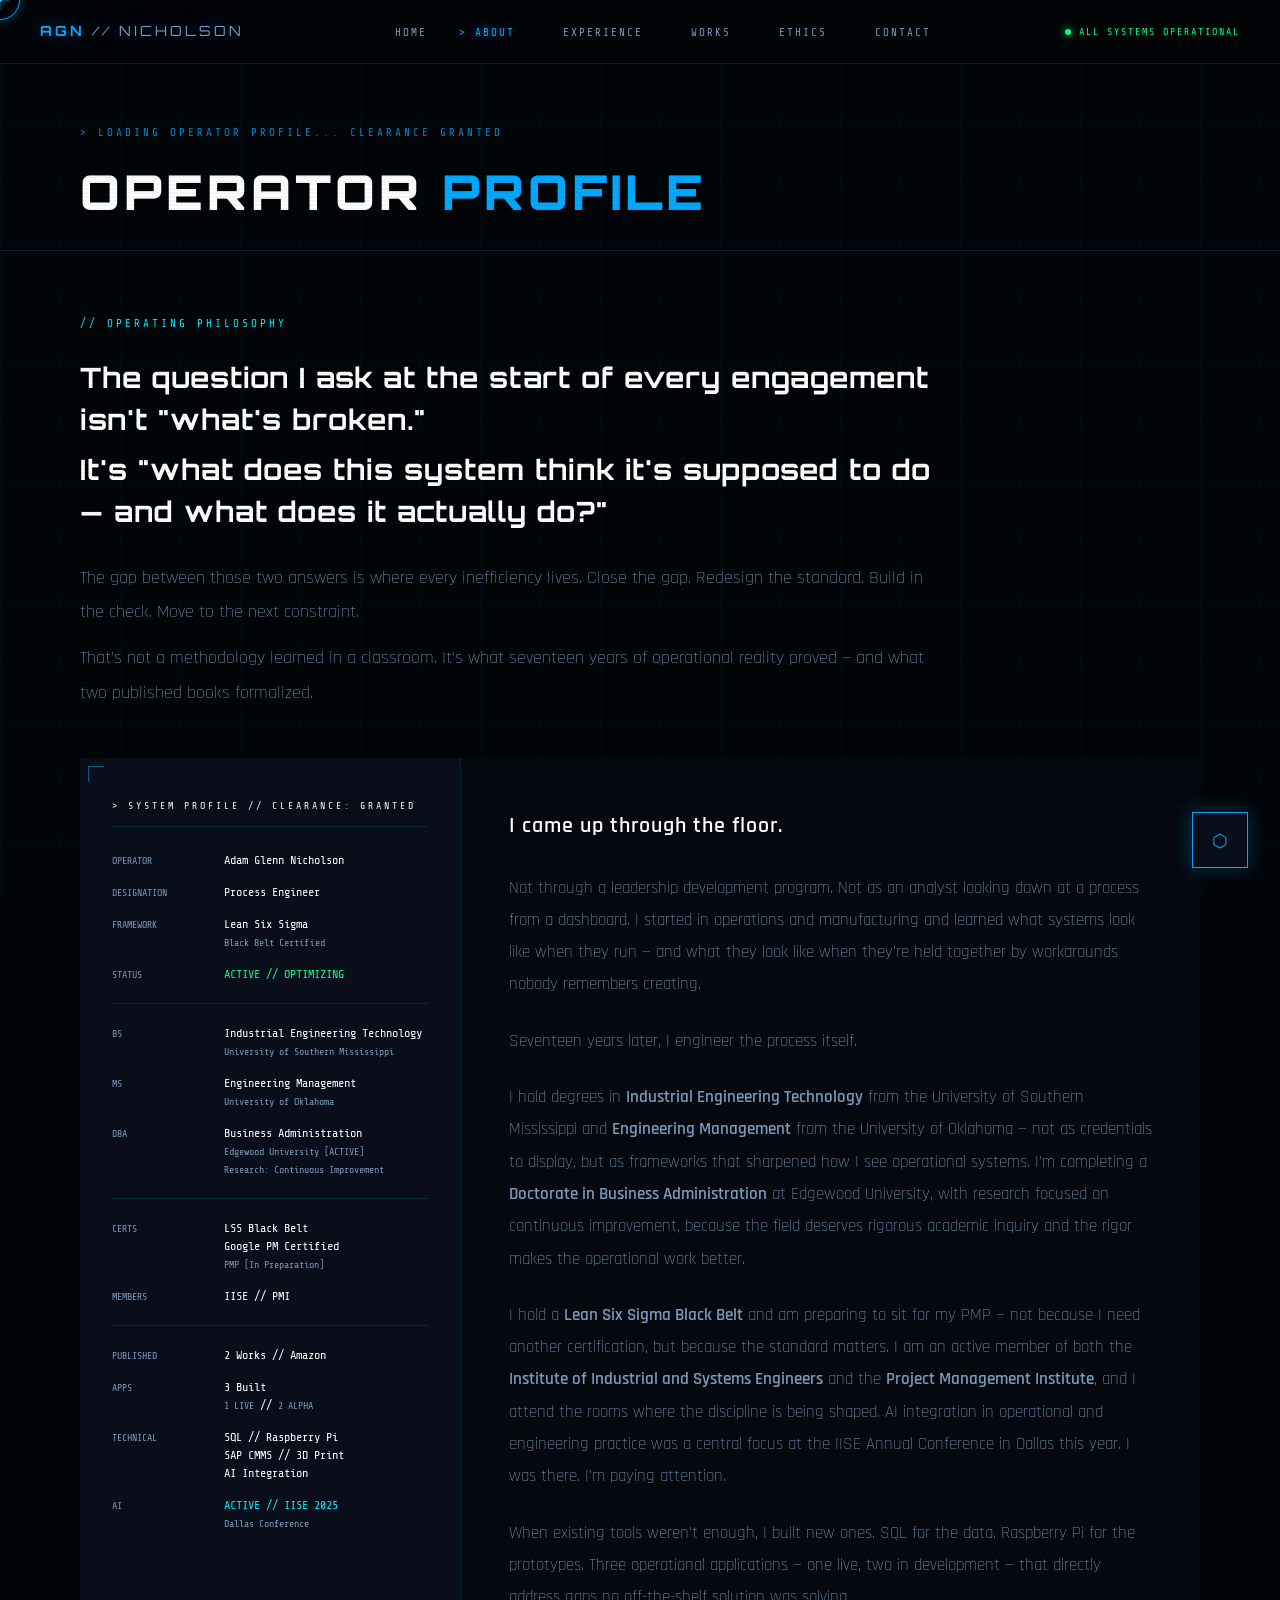
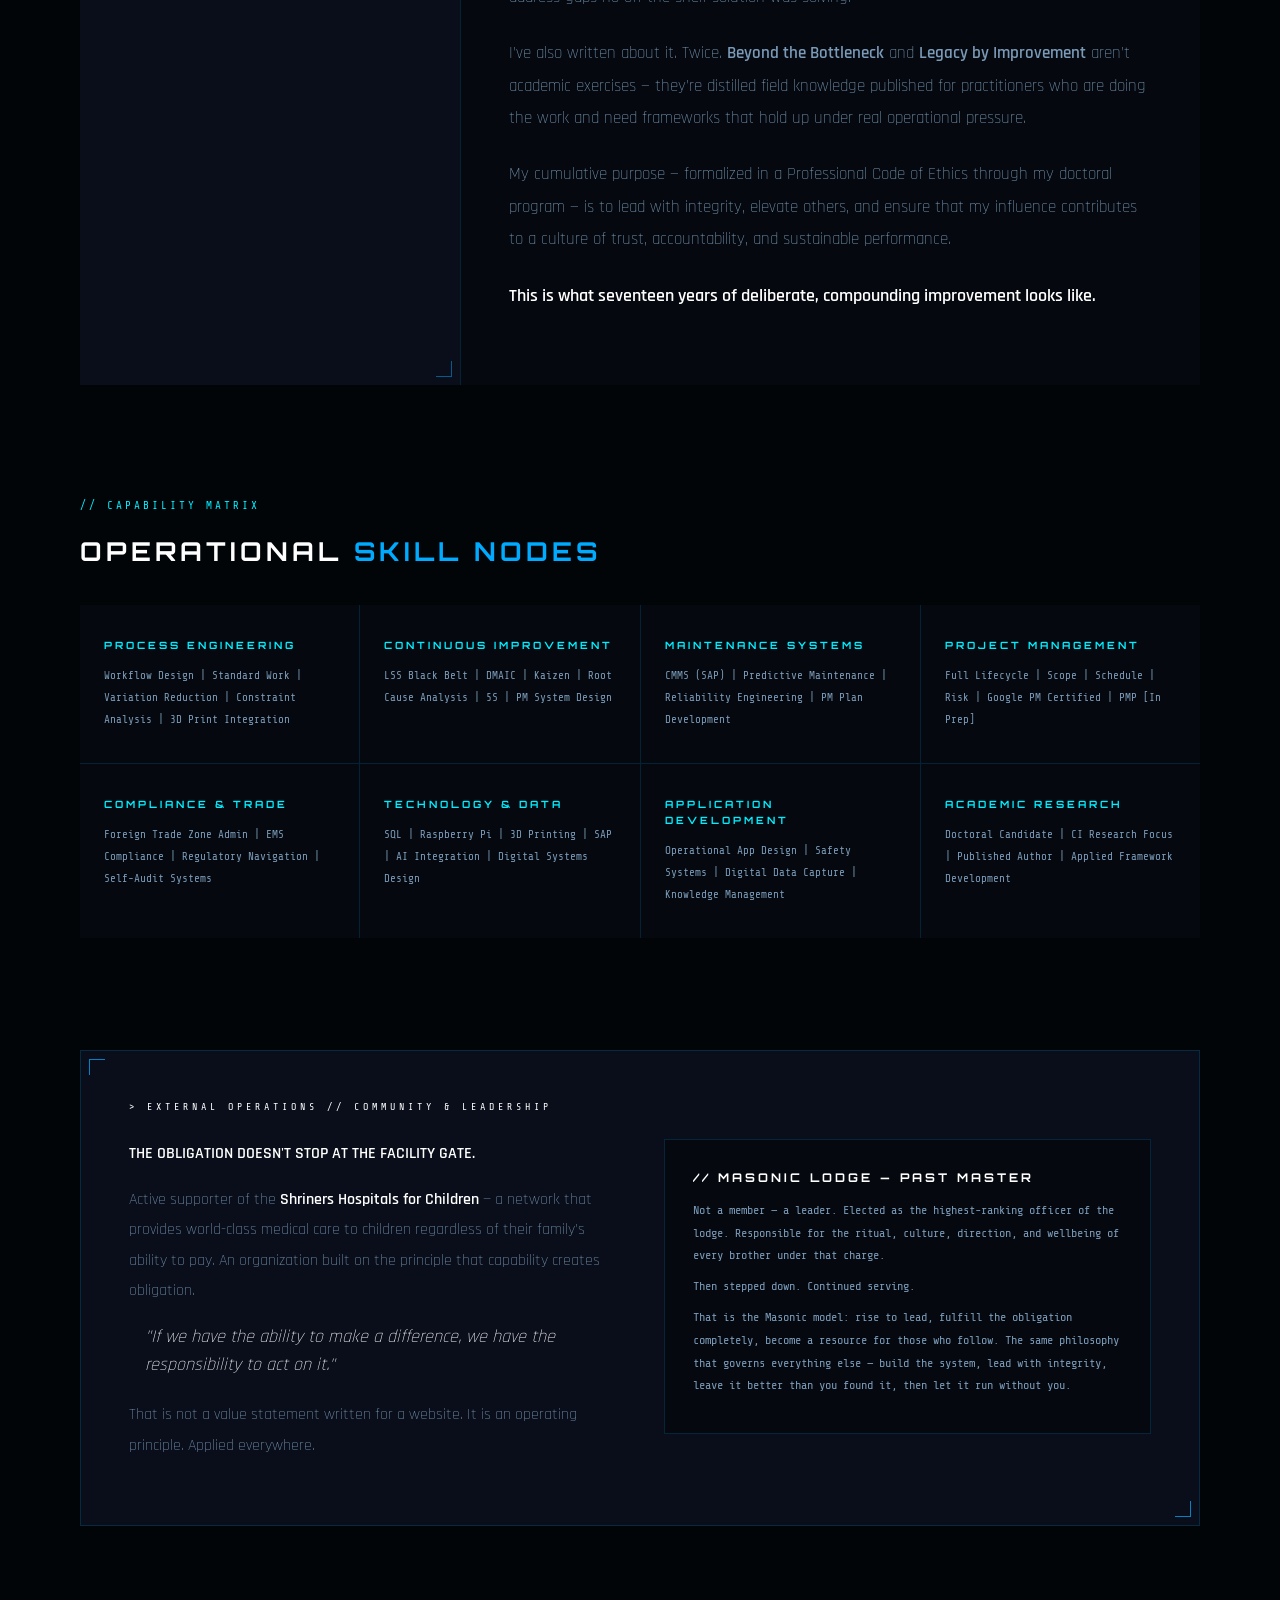
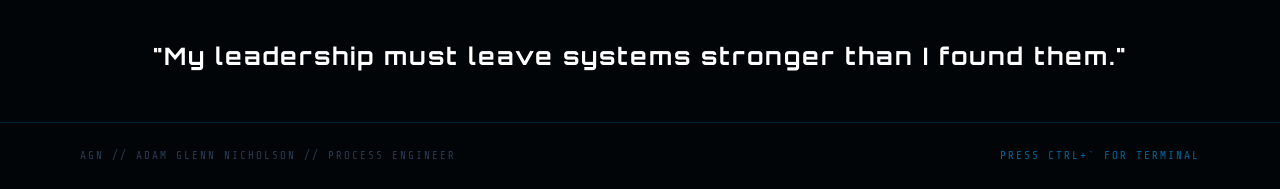
==== about.html @ 425996b2 "Initial build - AGN Portfolio v1" ====
<!DOCTYPE html>
<html lang="en">
<head>
  <meta charset="UTF-8" />
  <meta name="viewport" content="width=device-width, initial-scale=1.0" />
  <title>AGN // About — Adam Glenn Nicholson</title>
  <link rel="stylesheet" href="css/style.css" />
  <style>
    /* ---- ABOUT PAGE SPECIFIC ---- */
    .about-grid {
      display: grid;
      grid-template-columns: 380px 1fr;
      gap: 1px;
      background: var(--border);
      margin: 48px 0;
    }

    /* LEFT — IDENTITY PANEL */
    .identity-panel {
      background: var(--panel);
      padding: 40px 32px;
      position: relative;
    }

    .identity-panel-header {
      font-family: var(--font-mono);
      font-size: 10px;
      color: var(--amber);
      letter-spacing: 3px;
      margin-bottom: 24px;
      padding-bottom: 12px;
      border-bottom: 1px solid var(--border);
    }

    .identity-row {
      display: flex;
      gap: 12px;
      margin-bottom: 14px;
      font-family: var(--font-mono);
      font-size: 12px;
      line-height: 1.5;
    }

    .identity-key {
      color: var(--grey);
      min-width: 100px;
      flex-shrink: 0;
      font-size: 10px;
      padding-top: 2px;
    }

    .identity-val {
      color: var(--white);
    }

    .identity-val.amber { color: var(--amber); }
    .identity-val.green { color: var(--green); }
    .identity-val.cyan  { color: var(--cyan);  }

    .identity-sub {
      color: var(--grey);
      font-size: 10px;
      margin-top: 2px;
    }

    .identity-divider {
      height: 1px;
      background: var(--border);
      margin: 20px 0;
    }

    /* RIGHT — BIO PANEL */
    .bio-panel {
      background: var(--dark-2);
      padding: 48px 48px;
    }

    .bio-panel p {
      font-family: var(--font-body);
      font-size: 17px;
      color: var(--grey);
      line-height: 1.9;
      font-weight: 300;
      margin-bottom: 24px;
    }

    .bio-panel p:first-child {
      font-size: 22px;
      color: var(--white);
      font-weight: 600;
      letter-spacing: 1px;
    }

    .bio-panel p strong,
    .bio-panel p em {
      color: var(--amber);
      font-style: normal;
      font-weight: 600;
    }

    /* SKILL NODES */
    .skills-section {
      padding: 64px 0;
    }

    .skill-hex-grid {
      display: grid;
      grid-template-columns: repeat(4, 1fr);
      gap: 1px;
      background: var(--border);
      margin-top: 32px;
    }

    .skill-node {
      background: var(--dark-2);
      padding: 32px 24px;
      position: relative;
      overflow: hidden;
      transition: background 0.3s;
      cursor: default;
    }

    .skill-node::after {
      content: '';
      position: absolute;
      bottom: 0; left: 0;
      width: 0; height: 2px;
      background: var(--cyan);
      transition: width 0.4s ease;
    }

    .skill-node:hover {
      background: var(--panel);
    }

    .skill-node:hover::after {
      width: 100%;
    }

    .skill-node-label {
      font-family: var(--font-display);
      font-size: 10px;
      font-weight: 700;
      color: var(--cyan);
      letter-spacing: 3px;
      text-transform: uppercase;
      margin-bottom: 12px;
    }

    .skill-node p {
      font-family: var(--font-mono);
      font-size: 11px;
      color: var(--grey);
      line-height: 2;
    }

    /* COMMUNITY SECTION */
    .community-section {
      border: 1px solid var(--border);
      background: var(--panel);
      padding: 48px;
      position: relative;
      margin: 48px 0;
    }

    .community-section::before {
      content: '';
      position: absolute;
      top: 0; left: 0;
      width: 100%; height: 3px;
      background: linear-gradient(90deg, transparent, var(--amber), transparent);
    }

    .community-header {
      font-family: var(--font-mono);
      font-size: 10px;
      color: var(--amber);
      letter-spacing: 4px;
      margin-bottom: 24px;
    }

    .community-body {
      display: grid;
      grid-template-columns: 1fr 1fr;
      gap: 48px;
      align-items: start;
    }

    .community-body p {
      font-family: var(--font-body);
      font-size: 16px;
      color: var(--grey);
      line-height: 1.9;
      font-weight: 300;
      margin-bottom: 16px;
    }

    .community-body p strong {
      color: var(--white);
      font-weight: 600;
    }

    .community-body em {
      display: block;
      font-family: var(--font-body);
      font-size: 18px;
      color: var(--amber);
      font-style: italic;
      font-weight: 300;
      line-height: 1.6;
      margin-top: 16px;
      padding-left: 16px;
      border-left: 2px solid var(--amber);
    }

    .community-masonic {
      background: var(--dark-2);
      border: 1px solid var(--border);
      padding: 28px;
    }

    .community-masonic-title {
      font-family: var(--font-display);
      font-size: 12px;
      font-weight: 700;
      color: var(--amber);
      letter-spacing: 3px;
      margin-bottom: 12px;
    }

    .community-masonic p {
      font-family: var(--font-mono);
      font-size: 12px;
      color: var(--grey);
      line-height: 1.9;
      margin-bottom: 8px;
    }

    /* CLOSING LINE */
    .about-closing {
      text-align: center;
      padding: 64px 0 48px;
    }

    .about-closing p {
      font-family: var(--font-display);
      font-size: clamp(16px, 2.5vw, 24px);
      font-weight: 700;
      color: var(--white);
      letter-spacing: 2px;
      line-height: 1.5;
    }

    .about-closing p span {
      color: var(--amber);
    }

    @media (max-width: 1024px) {
      .about-grid { grid-template-columns: 1fr; }
      .skill-hex-grid { grid-template-columns: repeat(2, 1fr); }
      .community-body { grid-template-columns: 1fr; gap: 24px; }
    }

    @media (max-width: 768px) {
      .skill-hex-grid { grid-template-columns: 1fr; }
      .bio-panel { padding: 32px 24px; }
    }
  </style>
</head>
<body>

  <!-- CURSOR -->
  <div class="cursor">
    <div class="cursor-dot"></div>
    <div class="cursor-cross-h"></div>
    <div class="cursor-cross-v"></div>
  </div>
  <div class="cursor-ring"></div>

  <!-- SCAN LINE -->
  <div class="scan-line"></div>

  <!-- NAVIGATION -->
  <nav>
    <div class="nav-logo">AGN <span>// NICHOLSON</span></div>
    <ul class="nav-links">
      <li><a href="index.html">Home</a></li>
      <li><a href="about.html" class="active">About</a></li>
      <li><a href="experience.html">Experience</a></li>
      <li><a href="works.html">Works</a></li>
      <li><a href="ethics.html">Ethics</a></li>
      <li><a href="contact.html">Contact</a></li>
    </ul>
    <div class="nav-status">ALL SYSTEMS OPERATIONAL</div>
  </nav>

  <main class="page-wrapper">

    <!-- PAGE HEADER -->
    <div class="page-header">
      <div class="page-header-label">> LOADING OPERATOR PROFILE... CLEARANCE GRANTED</div>
      <h1>OPERATOR <span>PROFILE</span></h1>
    </div>

    <div class="container">

      <!-- OPENING PHILOSOPHY -->
      <div style="padding: 64px 0 0;">
        <div class="section-label reveal">// OPERATING PHILOSOPHY</div>
        <div style="max-width: 860px; margin-top: 24px;" class="reveal">
          <p style="font-family: var(--font-display); font-size: clamp(18px, 2.5vw, 28px); font-weight: 700; color: var(--white); line-height: 1.5; letter-spacing: 1px;">
            The question I ask at the start of every engagement isn't <span style="color:var(--amber)">"what's broken."</span>
          </p>
          <p style="font-family: var(--font-display); font-size: clamp(18px, 2.5vw, 28px); font-weight: 700; color: var(--white); line-height: 1.5; letter-spacing: 1px; margin-top: 8px;">
            It's <span style="color:var(--amber)">"what does this system think it's supposed to do — and what does it actually do?"</span>
          </p>
          <p style="font-family: var(--font-body); font-size: 18px; color: var(--grey); line-height: 1.9; font-weight: 300; margin-top: 28px;">
            The gap between those two answers is where every inefficiency lives. Close the gap. Redesign the standard. Build in the check. Move to the next constraint.
          </p>
          <p style="font-family: var(--font-body); font-size: 18px; color: var(--grey); line-height: 1.9; font-weight: 300; margin-top: 12px;">
            That's not a methodology learned in a classroom. It's what seventeen years of operational reality proved — and what two published books formalized.
          </p>
        </div>
      </div>

      <!-- IDENTITY + BIO GRID -->
      <div class="about-grid reveal">

        <!-- LEFT: IDENTITY PANEL -->
        <div class="identity-panel">
          <div class="bracket-tl"></div>
          <div class="bracket-br"></div>
          <div class="identity-panel-header">> SYSTEM PROFILE // CLEARANCE: GRANTED</div>

          <div class="identity-row">
            <div class="identity-key">OPERATOR</div>
            <div class="identity-val amber">Adam Glenn Nicholson</div>
          </div>

          <div class="identity-row">
            <div class="identity-key">DESIGNATION</div>
            <div class="identity-val">Process Engineer</div>
          </div>

          <div class="identity-row">
            <div class="identity-key">FRAMEWORK</div>
            <div class="identity-val">Lean Six Sigma<br><span class="identity-sub">Black Belt Certified</span></div>
          </div>

          <div class="identity-row">
            <div class="identity-key">STATUS</div>
            <div class="identity-val green">ACTIVE // OPTIMIZING</div>
          </div>

          <div class="identity-divider"></div>

          <div class="identity-row">
            <div class="identity-key">BS</div>
            <div class="identity-val">Industrial Engineering Technology<br><span class="identity-sub">University of Southern Mississippi</span></div>
          </div>

          <div class="identity-row">
            <div class="identity-key">MS</div>
            <div class="identity-val">Engineering Management<br><span class="identity-sub">University of Oklahoma</span></div>
          </div>

          <div class="identity-row">
            <div class="identity-key">DBA</div>
            <div class="identity-val amber">Business Administration<br><span class="identity-sub">Edgewood University [ACTIVE]</span><br><span class="identity-sub">Research: Continuous Improvement</span></div>
          </div>

          <div class="identity-divider"></div>

          <div class="identity-row">
            <div class="identity-key">CERTS</div>
            <div class="identity-val">LSS Black Belt<br>Google PM Certified<br><span class="identity-sub amber">PMP [In Preparation]</span></div>
          </div>

          <div class="identity-row">
            <div class="identity-key">MEMBERS</div>
            <div class="identity-val">IISE // PMI</div>
          </div>

          <div class="identity-divider"></div>

          <div class="identity-row">
            <div class="identity-key">PUBLISHED</div>
            <div class="identity-val amber">2 Works // Amazon</div>
          </div>

          <div class="identity-row">
            <div class="identity-key">APPS</div>
            <div class="identity-val">3 Built<br><span class="identity-sub green">1 LIVE</span> // <span class="identity-sub amber">2 ALPHA</span></div>
          </div>

          <div class="identity-row">
            <div class="identity-key">TECHNICAL</div>
            <div class="identity-val">SQL // Raspberry Pi<br>SAP CMMS // 3D Print<br>AI Integration</div>
          </div>

          <div class="identity-row">
            <div class="identity-key">AI</div>
            <div class="identity-val cyan">ACTIVE // IISE 2025<br><span class="identity-sub">Dallas Conference</span></div>
          </div>
        </div>

        <!-- RIGHT: BIO -->
        <div class="bio-panel">
          <p>I came up through the floor.</p>
          <p>Not through a leadership development program. Not as an analyst looking down at a process from a dashboard. I started in operations and manufacturing and learned what systems look like when they run — and what they look like when they're held together by workarounds nobody remembers creating.</p>
          <p>Seventeen years later, I engineer the process itself.</p>
          <p>I hold degrees in <em>Industrial Engineering Technology</em> from the University of Southern Mississippi and <em>Engineering Management</em> from the University of Oklahoma — not as credentials to display, but as frameworks that sharpened how I see operational systems. I'm completing a <em>Doctorate in Business Administration</em> at Edgewood University, with research focused on continuous improvement, because the field deserves rigorous academic inquiry and the rigor makes the operational work better.</p>
          <p>I hold a <em>Lean Six Sigma Black Belt</em> and am preparing to sit for my PMP — not because I need another certification, but because the standard matters. I am an active member of both the <em>Institute of Industrial and Systems Engineers</em> and the <em>Project Management Institute</em>, and I attend the rooms where the discipline is being shaped. AI integration in operational and engineering practice was a central focus at the IISE Annual Conference in Dallas this year. I was there. I'm paying attention.</p>
          <p>When existing tools weren't enough, I built new ones. SQL for the data. Raspberry Pi for the prototypes. Three operational applications — one live, two in development — that directly address gaps no off-the-shelf solution was solving.</p>
          <p>I've also written about it. Twice. <em>Beyond the Bottleneck</em> and <em>Legacy by Improvement</em> aren't academic exercises — they're distilled field knowledge published for practitioners who are doing the work and need frameworks that hold up under real operational pressure.</p>
          <p>My cumulative purpose — formalized in a Professional Code of Ethics through my doctoral program — is to lead with integrity, elevate others, and ensure that my influence contributes to a culture of trust, accountability, and sustainable performance.</p>
          <p style="color: var(--white); font-size: 18px; font-weight: 600;">This is what seventeen years of deliberate, compounding improvement looks like.</p>
        </div>

      </div><!-- end about-grid -->

      <!-- SKILL NODES -->
      <div class="skills-section">
        <div class="section-label reveal">// CAPABILITY MATRIX</div>
        <div class="section-title reveal">OPERATIONAL <span>SKILL NODES</span></div>
        <div class="skill-hex-grid">
          <div class="skill-node reveal">
            <div class="skill-node-label">Process Engineering</div>
            <p>Workflow Design | Standard Work | Variation Reduction | Constraint Analysis | 3D Print Integration</p>
          </div>
          <div class="skill-node reveal">
            <div class="skill-node-label">Continuous Improvement</div>
            <p>LSS Black Belt | DMAIC | Kaizen | Root Cause Analysis | 5S | PM System Design</p>
          </div>
          <div class="skill-node reveal">
            <div class="skill-node-label">Maintenance Systems</div>
            <p>CMMS (SAP) | Predictive Maintenance | Reliability Engineering | PM Plan Development</p>
          </div>
          <div class="skill-node reveal">
            <div class="skill-node-label">Project Management</div>
            <p>Full Lifecycle | Scope | Schedule | Risk | Google PM Certified | PMP [In Prep]</p>
          </div>
          <div class="skill-node reveal">
            <div class="skill-node-label">Compliance & Trade</div>
            <p>Foreign Trade Zone Admin | EMS Compliance | Regulatory Navigation | Self-Audit Systems</p>
          </div>
          <div class="skill-node reveal">
            <div class="skill-node-label">Technology & Data</div>
            <p>SQL | Raspberry Pi | 3D Printing | SAP | AI Integration | Digital Systems Design</p>
          </div>
          <div class="skill-node reveal">
            <div class="skill-node-label">Application Development</div>
            <p>Operational App Design | Safety Systems | Digital Data Capture | Knowledge Management</p>
          </div>
          <div class="skill-node reveal">
            <div class="skill-node-label">Academic Research</div>
            <p>Doctoral Candidate | CI Research Focus | Published Author | Applied Framework Development</p>
          </div>
        </div>
      </div>

      <!-- COMMUNITY SECTION -->
      <div class="community-section reveal">
        <div class="bracket-tl"></div>
        <div class="bracket-br"></div>
        <div class="community-header">> EXTERNAL OPERATIONS // COMMUNITY & LEADERSHIP</div>
        <div class="community-body">
          <div>
            <p><strong>THE OBLIGATION DOESN'T STOP AT THE FACILITY GATE.</strong></p>
            <p>Active supporter of the <strong>Shriners Hospitals for Children</strong> — a network that provides world-class medical care to children regardless of their family's ability to pay. An organization built on the principle that capability creates obligation.</p>
            <em>"If we have the ability to make a difference, we have the responsibility to act on it."</em>
            <p style="margin-top: 20px;">That is not a value statement written for a website. It is an operating principle. Applied everywhere.</p>
          </div>
          <div class="community-masonic">
            <div class="bracket-tl"></div>
            <div class="bracket-br"></div>
            <div class="community-masonic-title">// MASONIC LODGE — PAST MASTER</div>
            <p>Not a member — a leader. Elected as the highest-ranking officer of the lodge. Responsible for the ritual, culture, direction, and wellbeing of every brother under that charge.</p>
            <p>Then stepped down. Continued serving.</p>
            <p>That is the Masonic model: rise to lead, fulfill the obligation completely, become a resource for those who follow. The same philosophy that governs everything else — build the system, lead with integrity, leave it better than you found it, then let it run without you.</p>
          </div>
        </div>
      </div>

      <!-- CLOSING LINE -->
      <div class="about-closing reveal">
        <p>"My leadership must leave systems <span>stronger</span> than I found them."</p>
      </div>

    </div><!-- end container -->

    <!-- FOOTER -->
    <footer>
      <div class="footer-left">AGN // ADAM GLENN NICHOLSON // PROCESS ENGINEER</div>
      <div class="footer-right">PRESS CTRL+` FOR TERMINAL</div>
    </footer>

  </main>

  <!-- TERMINAL OVERLAY -->
  <div id="terminal-overlay">
    <div class="terminal-window">
      <div class="terminal-titlebar">
        <span>AGN // SECURE TERMINAL</span>
        <button class="terminal-close" id="terminal-close-btn">[ CLOSE ]</button>
      </div>
      <div class="terminal-body" id="terminal-body">
        <div class="terminal-output">AGN TERMINAL v1.0 // TYPE 'help' FOR COMMANDS</div>
        <div class="terminal-output">━━━━━━━━━━━━━━━━━━━━━━━━━━━━━━━━━━━━━━━━━━━</div>
      </div>
      <div class="terminal-input-row">
        <span class="terminal-prompt">AGN://&gt;</span>
        <input type="text" id="terminal-input" autocomplete="off" spellcheck="false" />
      </div>
    </div>
  </div>

  <!-- CHAT WIDGET -->
  <div id="chat-widget">
    <div class="chat-window" id="chat-window">
      <div class="chat-header">
        <span>// AGN AI INTERFACE</span>
        <span class="status-badge status-live">ONLINE</span>
      </div>
      <div class="chat-messages" id="chat-messages">
        <div class="chat-message assistant">
          <strong>AGN INTERFACE ONLINE.</strong><br>
          Ask me anything about Adam's background, methodology, or published work.
        </div>
      </div>
      <div class="chat-input-row">
        <input type="text" id="chat-input" placeholder="> ENTER QUERY..." />
        <button class="chat-send" id="chat-send">SEND</button>
      </div>
    </div>
    <button class="chat-toggle" id="chat-toggle">⬡</button>
  </div>

  <script src="js/main.js"></script>
  <script src="js/chat.js"></script>
</body>
</html>
---- css/style.css ----
/* ============================================================
   AGN PORTFOLIO — GLOBAL DESIGN SYSTEM
   ARC REACTOR AESTHETIC | ADAM GLENN NICHOLSON
   ============================================================ */

@import url('https://fonts.googleapis.com/css2?family=Orbitron:wght@400;600;700;900&family=Share+Tech+Mono&family=Rajdhani:wght@300;400;500;600;700&display=swap');

:root {
  --black:        #000000;
  --dark:         #020508;
  --dark-2:       #05090f;
  --dark-3:       #070d18;
  --panel:        #090e1a;
  --panel-2:      #0c1220;

  /* ARC REACTOR PALETTE */
  --blue:         #00aaff;
  --blue-bright:  #33ccff;
  --blue-dim:     #006699;
  --blue-glow:    rgba(0, 170, 255, 0.15);
  --blue-glow2:   rgba(0, 170, 255, 0.05);
  --cyan:         #00eeff;
  --cyan-dim:     #009faa;
  --cyan-glow:    rgba(0, 238, 255, 0.12);
  --core:         #ffffff;
  --core-glow:    rgba(255, 255, 255, 0.9);
  --green:        #00ff88;
  --red:          #ff3a3a;
  --white:        #ffffff;
  --grey:         #7a9ab8;
  --grey-dim:     #2a3a52;

  /* BORDER COLORS */
  --border:       rgba(0, 170, 255, 0.18);
  --border-cyan:  rgba(0, 238, 255, 0.15);
  --border-bright:rgba(0, 170, 255, 0.4);

  /* FONTS */
  --font-display: 'Orbitron', monospace;
  --font-mono:    'Share Tech Mono', monospace;
  --font-body:    'Rajdhani', sans-serif;
}

/* --- RESET & BASE --- */
*, *::before, *::after {
  box-sizing: border-box;
  margin: 0;
  padding: 0;
  cursor: none !important;
}

html { scroll-behavior: smooth; }

body {
  background-color: var(--dark);
  color: var(--white);
  font-family: var(--font-body);
  font-size: 16px;
  line-height: 1.6;
  overflow-x: hidden;
}

a {
  color: var(--blue);
  text-decoration: none;
  transition: color 0.2s;
}
a:hover { color: var(--cyan); }

img { max-width: 100%; }

/* --- CUSTOM CURSOR --- */
.cursor {
  position: fixed;
  width: 20px;
  height: 20px;
  pointer-events: none;
  z-index: 999999;
  transform: translate(-50%, -50%);
}

.cursor-ring {
  position: fixed;
  width: 40px;
  height: 40px;
  border: 1px solid var(--blue);
  border-radius: 50%;
  pointer-events: none;
  z-index: 999998;
  transform: translate(-50%, -50%);
  transition: width 0.15s, height 0.15s, border-color 0.15s, opacity 0.15s;
  box-shadow: 0 0 8px rgba(0,170,255,0.4), inset 0 0 8px rgba(0,170,255,0.1);
}

.cursor-dot {
  position: absolute;
  top: 50%; left: 50%;
  width: 4px; height: 4px;
  background: var(--cyan);
  border-radius: 50%;
  transform: translate(-50%, -50%);
  box-shadow: 0 0 6px var(--cyan);
}

.cursor-cross-h, .cursor-cross-v {
  position: absolute;
  background: var(--blue);
  opacity: 0.6;
}
.cursor-cross-h {
  top: 50%; left: 0;
  width: 100%; height: 1px;
  transform: translateY(-50%);
}
.cursor-cross-v {
  left: 50%; top: 0;
  height: 100%; width: 1px;
  transform: translateX(-50%);
}

/* --- SCANLINE OVERLAY --- */
body::before {
  content: '';
  position: fixed;
  top: 0; left: 0;
  width: 100%; height: 100%;
  background: repeating-linear-gradient(
    0deg,
    transparent,
    transparent 2px,
    rgba(0,0,0,0.04) 2px,
    rgba(0,0,0,0.04) 4px
  );
  pointer-events: none;
  z-index: 9999;
}

/* --- GRID BACKGROUND --- */
body::after {
  content: '';
  position: fixed;
  top: 0; left: 0;
  width: 100%; height: 100%;
  background-image:
    linear-gradient(rgba(0,170,255,0.04) 1px, transparent 1px),
    linear-gradient(90deg, rgba(0,170,255,0.04) 1px, transparent 1px);
  background-size: 60px 60px;
  pointer-events: none;
  z-index: 0;
}

/* --- NAV --- */
nav {
  position: fixed;
  top: 0; left: 0;
  width: 100%;
  z-index: 10000;
  padding: 0 40px;
  height: 64px;
  display: flex;
  align-items: center;
  justify-content: space-between;
  background: rgba(2, 5, 8, 0.95);
  border-bottom: 1px solid var(--border);
  backdrop-filter: blur(16px);
}

.nav-logo {
  font-family: var(--font-display);
  font-size: 14px;
  font-weight: 700;
  color: var(--blue);
  letter-spacing: 3px;
  text-transform: uppercase;
  text-shadow: 0 0 20px rgba(0,170,255,0.5);
}

.nav-logo span { color: var(--grey); font-weight: 400; }

.nav-links {
  display: flex;
  gap: 32px;
  list-style: none;
}

.nav-links a {
  font-family: var(--font-mono);
  font-size: 11px;
  color: var(--grey);
  letter-spacing: 2px;
  text-transform: uppercase;
  transition: color 0.2s, text-shadow 0.2s;
  position: relative;
}

.nav-links a::before {
  content: '> ';
  color: var(--blue);
  opacity: 0;
  transition: opacity 0.2s;
}

.nav-links a:hover,
.nav-links a.active {
  color: var(--blue);
  text-shadow: 0 0 12px rgba(0,170,255,0.6);
}

.nav-links a:hover::before,
.nav-links a.active::before { opacity: 1; }

.nav-status {
  font-family: var(--font-mono);
  font-size: 10px;
  color: var(--green);
  letter-spacing: 2px;
  display: flex;
  align-items: center;
  gap: 8px;
}

.nav-status::before {
  content: '';
  width: 6px; height: 6px;
  background: var(--green);
  border-radius: 50%;
  animation: pulse-green 2s infinite;
  box-shadow: 0 0 8px var(--green);
}

@keyframes pulse-green {
  0%, 100% { opacity: 1; }
  50%       { opacity: 0.3; }
}

/* --- PAGE WRAPPER --- */
.page-wrapper {
  min-height: 100vh;
  padding-top: 64px;
  position: relative;
  z-index: 1;
}

section { position: relative; z-index: 1; }

/* --- PAGE HEADER --- */
.page-header {
  padding: 60px 80px 20px;
  border-bottom: 1px solid var(--border);
}

.page-header-label {
  font-family: var(--font-mono);
  font-size: 11px;
  color: var(--blue);
  letter-spacing: 3px;
  text-transform: uppercase;
  margin-bottom: 12px;
  opacity: 0.8;
}

.page-header h1 {
  font-family: var(--font-display);
  font-size: clamp(28px, 4vw, 48px);
  font-weight: 900;
  color: var(--white);
  letter-spacing: 4px;
  text-transform: uppercase;
}

.page-header h1 span { color: var(--blue); }

/* --- HUD PANEL --- */
.hud-panel {
  background: var(--panel);
  border: 1px solid var(--border);
  position: relative;
  overflow: hidden;
}

.hud-panel::before {
  content: '';
  position: absolute;
  top: 0; left: 0;
  width: 100%; height: 2px;
  background: linear-gradient(90deg, transparent, var(--blue), transparent);
  opacity: 0.6;
}

.hud-panel-cyan {
  background: var(--panel);
  border: 1px solid var(--border-cyan);
  position: relative;
  overflow: hidden;
}

.hud-panel-cyan::before {
  content: '';
  position: absolute;
  top: 0; left: 0;
  width: 100%; height: 2px;
  background: linear-gradient(90deg, transparent, var(--cyan), transparent);
  opacity: 0.4;
}

/* --- TERMINAL BLOCK --- */
.terminal-block {
  font-family: var(--font-mono);
  font-size: 13px;
  color: var(--blue);
  background: rgba(0,0,0,0.4);
  border: 1px solid var(--border);
  padding: 24px 28px;
  line-height: 2;
  letter-spacing: 1px;
}

.terminal-block .label  { color: var(--grey); }
.terminal-block .value  { color: var(--white); }
.terminal-block .active { color: var(--green); }
.terminal-block .pending{ color: var(--blue); }

/* --- SECTION TITLE --- */
.section-title {
  font-family: var(--font-display);
  font-size: clamp(18px, 2.5vw, 26px);
  font-weight: 700;
  color: var(--white);
  letter-spacing: 4px;
  text-transform: uppercase;
  margin-bottom: 8px;
}

.section-title span { color: var(--blue); }

.section-label {
  font-family: var(--font-mono);
  font-size: 11px;
  color: var(--cyan);
  letter-spacing: 3px;
  text-transform: uppercase;
  margin-bottom: 16px;
  opacity: 0.8;
}

/* --- HUD DIVIDER --- */
.hud-divider {
  width: 100%;
  height: 1px;
  background: linear-gradient(90deg, transparent, var(--border) 20%, var(--blue-dim) 50%, var(--border) 80%, transparent);
  margin: 48px 0;
}

/* --- BUTTONS --- */
.btn {
  display: inline-flex;
  align-items: center;
  gap: 10px;
  font-family: var(--font-display);
  font-size: 11px;
  font-weight: 700;
  letter-spacing: 3px;
  text-transform: uppercase;
  padding: 14px 28px;
  border: 1px solid var(--blue);
  color: var(--blue);
  background: transparent;
  position: relative;
  overflow: hidden;
  transition: color 0.3s, box-shadow 0.3s;
}

.btn::before {
  content: '';
  position: absolute;
  top: 0; left: -100%;
  width: 100%; height: 100%;
  background: var(--blue);
  transition: left 0.3s ease;
  z-index: 0;
}

.btn:hover::before { left: 0; }
.btn:hover {
  color: var(--dark);
  box-shadow: 0 0 20px rgba(0,170,255,0.4);
}

.btn span { position: relative; z-index: 1; }

.btn-cyan {
  border-color: var(--cyan);
  color: var(--cyan);
}
.btn-cyan::before { background: var(--cyan); }
.btn-cyan:hover { color: var(--dark); box-shadow: 0 0 20px rgba(0,238,255,0.4); }

/* --- STAT GRID --- */
.stat-grid {
  display: grid;
  grid-template-columns: repeat(4, 1fr);
  gap: 1px;
  background: var(--border);
  border: 1px solid var(--border);
}

.stat-item {
  background: var(--dark-2);
  padding: 32px 24px;
  text-align: center;
  position: relative;
  transition: background 0.3s;
}

.stat-item::after {
  content: '';
  position: absolute;
  bottom: 0; left: 0;
  width: 0; height: 2px;
  background: var(--blue);
  transition: width 0.6s ease;
}

.stat-item:hover { background: var(--panel); }
.stat-item:hover::after { width: 100%; }

.stat-number {
  font-family: var(--font-display);
  font-size: clamp(32px, 4vw, 52px);
  font-weight: 900;
  color: var(--blue);
  line-height: 1;
  margin-bottom: 8px;
  text-shadow: 0 0 20px rgba(0,170,255,0.5);
}

.stat-label {
  font-family: var(--font-mono);
  font-size: 11px;
  color: var(--grey);
  letter-spacing: 2px;
  text-transform: uppercase;
}

/* --- PHILOSOPHY STRIP --- */
.philosophy-strip {
  background: linear-gradient(90deg, var(--dark-2), var(--panel), var(--dark-2));
  border-top: 1px solid var(--border);
  border-bottom: 1px solid var(--border);
  padding: 32px 80px;
  text-align: center;
}

.philosophy-strip p {
  font-family: var(--font-body);
  font-size: clamp(16px, 2vw, 22px);
  font-weight: 300;
  color: var(--grey);
  letter-spacing: 1px;
  font-style: italic;
}

.philosophy-strip p strong,
.philosophy-strip p span {
  color: var(--blue);
  font-style: normal;
  font-weight: 600;
}

/* --- PRINCIPLE CARDS --- */
.principle-grid {
  display: grid;
  grid-template-columns: repeat(3, 1fr);
  gap: 1px;
  background: var(--border);
}

.principle-card {
  background: var(--dark-2);
  padding: 40px 32px;
  position: relative;
  overflow: hidden;
  transition: background 0.3s;
}

.principle-card::before {
  content: '';
  position: absolute;
  top: 0; left: 0;
  width: 3px; height: 0;
  background: var(--blue);
  transition: height 0.4s ease;
}

.principle-card:hover { background: var(--panel); }
.principle-card:hover::before { height: 100%; }

.principle-label {
  font-family: var(--font-display);
  font-size: 12px;
  font-weight: 700;
  color: var(--blue);
  letter-spacing: 4px;
  margin-bottom: 16px;
}

.principle-card p {
  font-family: var(--font-body);
  font-size: 15px;
  color: var(--grey);
  line-height: 1.7;
  font-weight: 300;
}

/* --- GLOW EFFECTS --- */
.glow-blue {
  text-shadow:
    0 0 10px rgba(0,170,255,0.9),
    0 0 20px rgba(0,170,255,0.5),
    0 0 60px rgba(0,170,255,0.2);
}

.glow-cyan {
  text-shadow:
    0 0 10px rgba(0,238,255,0.9),
    0 0 20px rgba(0,238,255,0.4);
}

/* --- SCROLL REVEAL --- */
.reveal {
  opacity: 0;
  transform: translateY(24px);
  transition: opacity 0.7s ease, transform 0.7s ease;
}

.reveal.visible {
  opacity: 1;
  transform: translateY(0);
}

/* --- CONTAINER --- */
.container {
  max-width: 1280px;
  margin: 0 auto;
  padding: 0 80px;
}

/* --- FOOTER --- */
footer {
  border-top: 1px solid var(--border);
  padding: 24px 80px;
  display: flex;
  justify-content: space-between;
  align-items: center;
  background: var(--dark);
  position: relative;
  z-index: 1;
}

footer .footer-left {
  font-family: var(--font-mono);
  font-size: 11px;
  color: var(--grey-dim);
  letter-spacing: 2px;
}

footer .footer-right {
  font-family: var(--font-mono);
  font-size: 11px;
  color: var(--blue-dim);
  letter-spacing: 2px;
}

/* --- CORNER BRACKETS --- */
.bracket-tl, .bracket-tr, .bracket-bl, .bracket-br {
  position: absolute;
  width: 16px; height: 16px;
  opacity: 0.5;
}
.bracket-tl { top: 8px; left: 8px;  border-top: 1px solid var(--blue); border-left:  1px solid var(--blue); }
.bracket-tr { top: 8px; right: 8px; border-top: 1px solid var(--blue); border-right: 1px solid var(--blue); }
.bracket-bl { bottom: 8px; left: 8px;  border-bottom: 1px solid var(--blue); border-left:  1px solid var(--blue); }
.bracket-br { bottom: 8px; right: 8px; border-bottom: 1px solid var(--blue); border-right: 1px solid var(--blue); }

/* --- STATUS BADGES --- */
.status-badge {
  display: inline-flex;
  align-items: center;
  gap: 6px;
  font-family: var(--font-mono);
  font-size: 10px;
  letter-spacing: 2px;
  text-transform: uppercase;
  padding: 4px 10px;
  border: 1px solid;
}

.status-live {
  color: var(--green);
  border-color: rgba(0,255,136,0.3);
  background: rgba(0,255,136,0.05);
}
.status-live::before {
  content: '';
  width: 5px; height: 5px;
  background: var(--green);
  border-radius: 50%;
  animation: pulse-green 1.5s infinite;
}

.status-alpha {
  color: var(--blue);
  border-color: var(--border);
  background: var(--blue-glow2);
}

.status-active {
  color: var(--cyan);
  border-color: var(--border-cyan);
  background: var(--cyan-glow);
}

.status-validated {
  color: var(--green);
  border-color: rgba(0,255,136,0.3);
  background: rgba(0,255,136,0.05);
}

/* --- TERMINAL EASTER EGG --- */
#terminal-overlay {
  position: fixed;
  inset: 0;
  background: rgba(0,0,0,0.94);
  z-index: 99990;
  display: none;
  align-items: center;
  justify-content: center;
}

#terminal-overlay.open { display: flex; }

.terminal-window {
  width: 720px;
  max-width: 95vw;
  background: var(--dark-2);
  border: 1px solid var(--blue);
  box-shadow: 0 0 60px rgba(0,170,255,0.2), inset 0 0 60px rgba(0,170,255,0.02);
}

.terminal-titlebar {
  background: var(--panel);
  border-bottom: 1px solid var(--border);
  padding: 10px 20px;
  display: flex;
  justify-content: space-between;
  align-items: center;
}

.terminal-titlebar span {
  font-family: var(--font-mono);
  font-size: 11px;
  color: var(--blue);
  letter-spacing: 2px;
}

.terminal-close {
  background: none;
  border: none;
  color: var(--grey);
  font-family: var(--font-mono);
  font-size: 14px;
  transition: color 0.2s;
}

.terminal-close:hover { color: var(--red); }

.terminal-body {
  padding: 20px;
  height: 400px;
  overflow-y: auto;
  font-family: var(--font-mono);
  font-size: 13px;
  line-height: 1.8;
}

.terminal-body::-webkit-scrollbar { width: 4px; }
.terminal-body::-webkit-scrollbar-track { background: var(--dark); }
.terminal-body::-webkit-scrollbar-thumb { background: var(--blue-dim); }

.terminal-output { color: var(--green); white-space: pre-wrap; margin-bottom: 4px; }
.terminal-error  { color: var(--red); }

.terminal-input-row {
  display: flex;
  align-items: center;
  gap: 8px;
  margin-top: 8px;
  padding: 0 20px 16px;
}

.terminal-prompt { color: var(--blue); flex-shrink: 0; font-family: var(--font-mono); font-size: 13px; }

#terminal-input {
  background: none;
  border: none;
  outline: none;
  color: var(--white);
  font-family: var(--font-mono);
  font-size: 13px;
  flex: 1;
  caret-color: var(--blue);
}

/* --- CHAT WIDGET --- */
#chat-widget {
  position: fixed;
  bottom: 32px;
  right: 32px;
  z-index: 5000;
}

.chat-toggle {
  width: 56px;
  height: 56px;
  background: var(--panel);
  border: 1px solid var(--blue);
  display: flex;
  align-items: center;
  justify-content: center;
  box-shadow: 0 0 20px rgba(0,170,255,0.3);
  transition: box-shadow 0.3s;
  font-family: var(--font-mono);
  font-size: 18px;
  color: var(--blue);
}

.chat-toggle:hover { box-shadow: 0 0 40px rgba(0,170,255,0.6); }

.chat-window {
  position: absolute;
  bottom: 72px; right: 0;
  width: 360px;
  background: var(--dark-2);
  border: 1px solid var(--blue);
  box-shadow: 0 0 40px rgba(0,170,255,0.15);
  display: none;
  flex-direction: column;
}

.chat-window.open { display: flex; }

.chat-header {
  background: var(--panel);
  border-bottom: 1px solid var(--border);
  padding: 12px 16px;
  font-family: var(--font-mono);
  font-size: 11px;
  color: var(--blue);
  letter-spacing: 2px;
  display: flex;
  justify-content: space-between;
  align-items: center;
}

.chat-messages {
  height: 300px;
  overflow-y: auto;
  padding: 16px;
  display: flex;
  flex-direction: column;
  gap: 12px;
}

.chat-messages::-webkit-scrollbar { width: 3px; }
.chat-messages::-webkit-scrollbar-thumb { background: var(--blue-dim); }

.chat-message {
  font-family: var(--font-body);
  font-size: 14px;
  line-height: 1.5;
  max-width: 85%;
  padding: 10px 14px;
}

.chat-message.user {
  background: var(--blue-glow);
  border: 1px solid var(--border);
  color: var(--white);
  align-self: flex-end;
}

.chat-message.assistant {
  background: var(--panel);
  border: 1px solid var(--border-cyan);
  color: var(--grey);
  align-self: flex-start;
}

.chat-message.assistant strong { color: var(--blue); }

.chat-input-row { border-top: 1px solid var(--border); display: flex; }

.chat-input-row input {
  flex: 1;
  background: none;
  border: none;
  outline: none;
  padding: 12px 16px;
  font-family: var(--font-body);
  font-size: 14px;
  color: var(--white);
  caret-color: var(--blue);
}

.chat-input-row input::placeholder { color: var(--grey-dim); }

.chat-send {
  background: none;
  border: none;
  border-left: 1px solid var(--border);
  padding: 12px 16px;
  color: var(--blue);
  font-family: var(--font-mono);
  font-size: 12px;
  letter-spacing: 1px;
  transition: background 0.2s;
}

.chat-send:hover { background: var(--blue-glow); }

/* --- SCAN LINE --- */
@keyframes scan-line {
  0%   { transform: translateY(-100%); }
  100% { transform: translateY(100vh); }
}

.scan-line {
  position: fixed;
  top: 0; left: 0;
  width: 100%; height: 4px;
  background: linear-gradient(90deg, transparent, rgba(0,170,255,0.08), transparent);
  animation: scan-line 8s linear infinite;
  pointer-events: none;
  z-index: 9998;
}

/* --- ARC REACTOR RING DECORATION --- */
@keyframes arc-rotate {
  from { transform: rotate(0deg); }
  to   { transform: rotate(360deg); }
}

/* --- RESPONSIVE --- */
@media (max-width: 1024px) {
  .container { padding: 0 40px; }
  .page-header { padding: 40px 40px 20px; }
  .philosophy-strip { padding: 24px 40px; }
  footer { padding: 20px 40px; }
  nav { padding: 0 24px; }
  .stat-grid { grid-template-columns: repeat(2, 1fr); }
  .principle-grid { grid-template-columns: 1fr; }
}

@media (max-width: 768px) {
  .container { padding: 0 20px; }
  .page-header { padding: 32px 20px 16px; }
  .philosophy-strip { padding: 20px; }
  footer { padding: 16px 20px; flex-direction: column; gap: 8px; }
  nav { padding: 0 16px; }
  .nav-links { gap: 16px; }
  .nav-links a { font-size: 10px; }
  .nav-status { display: none; }
  .chat-window { width: 300px; }
}
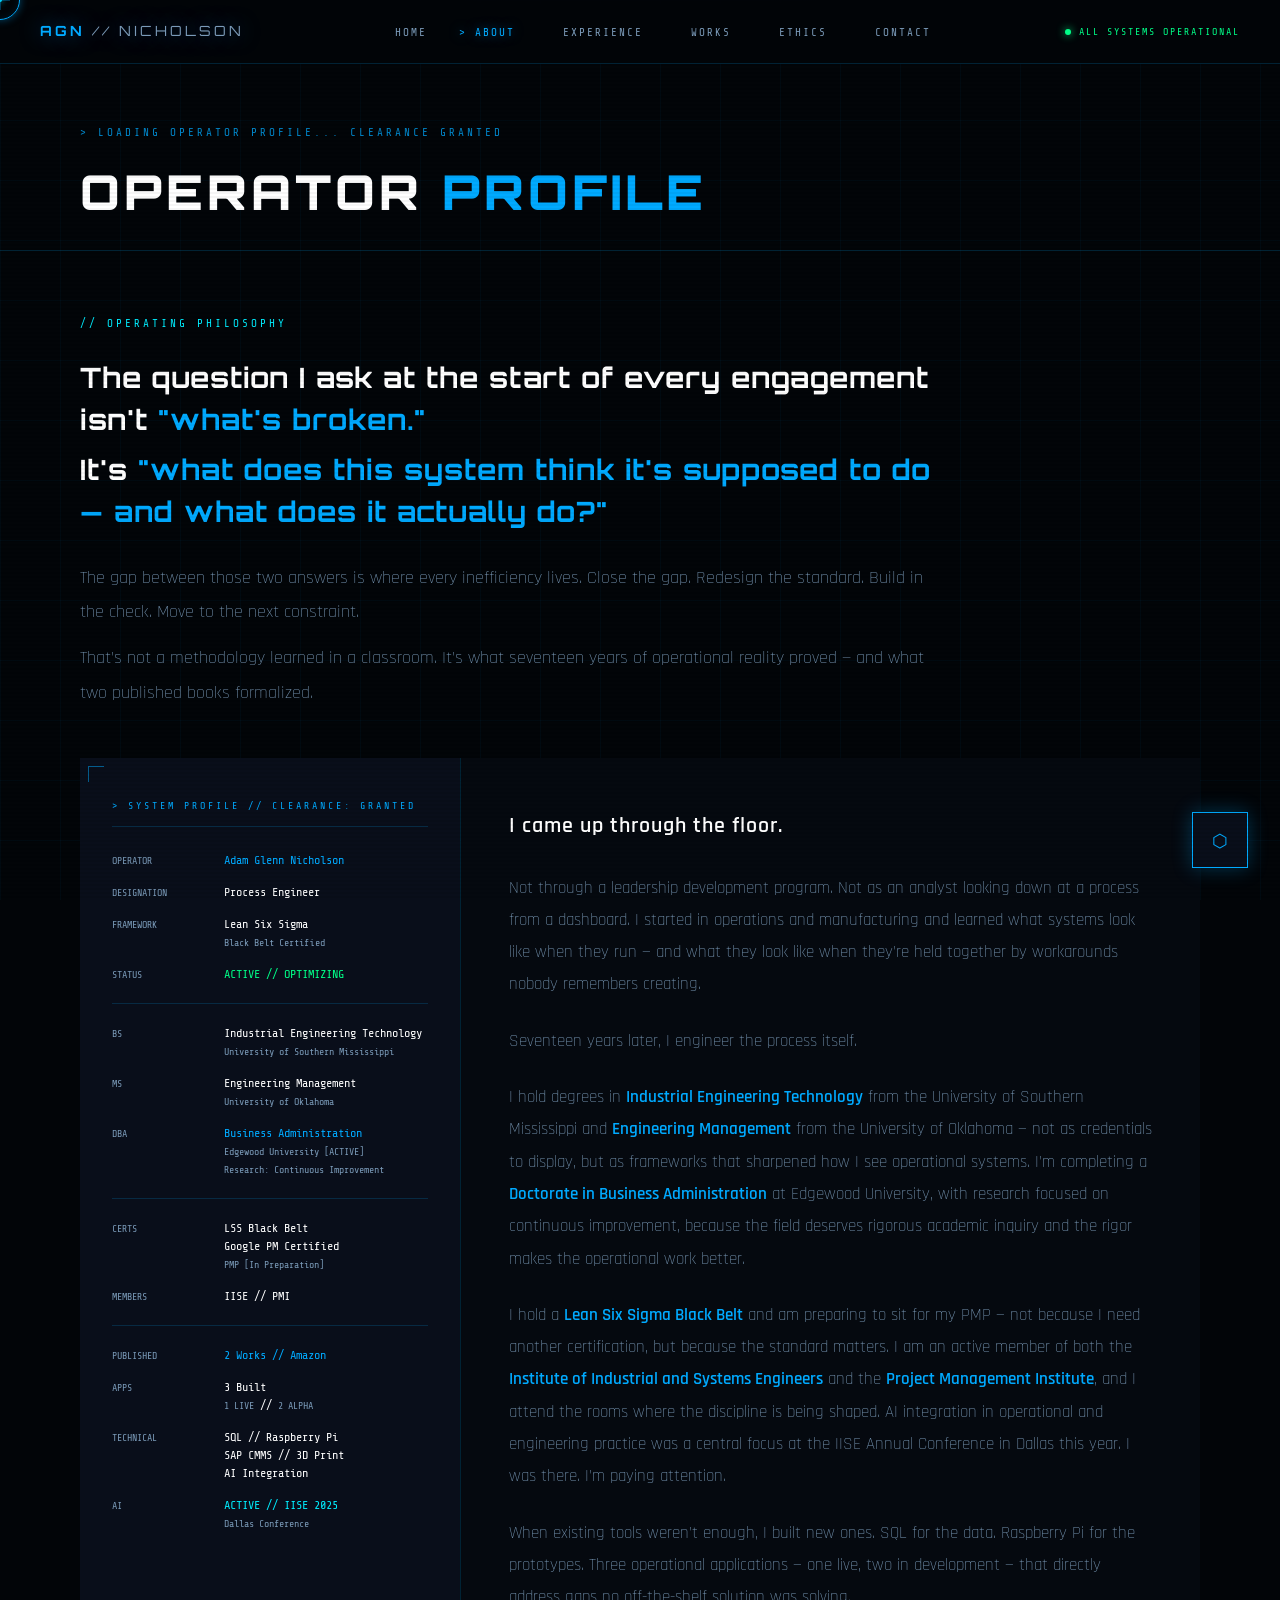
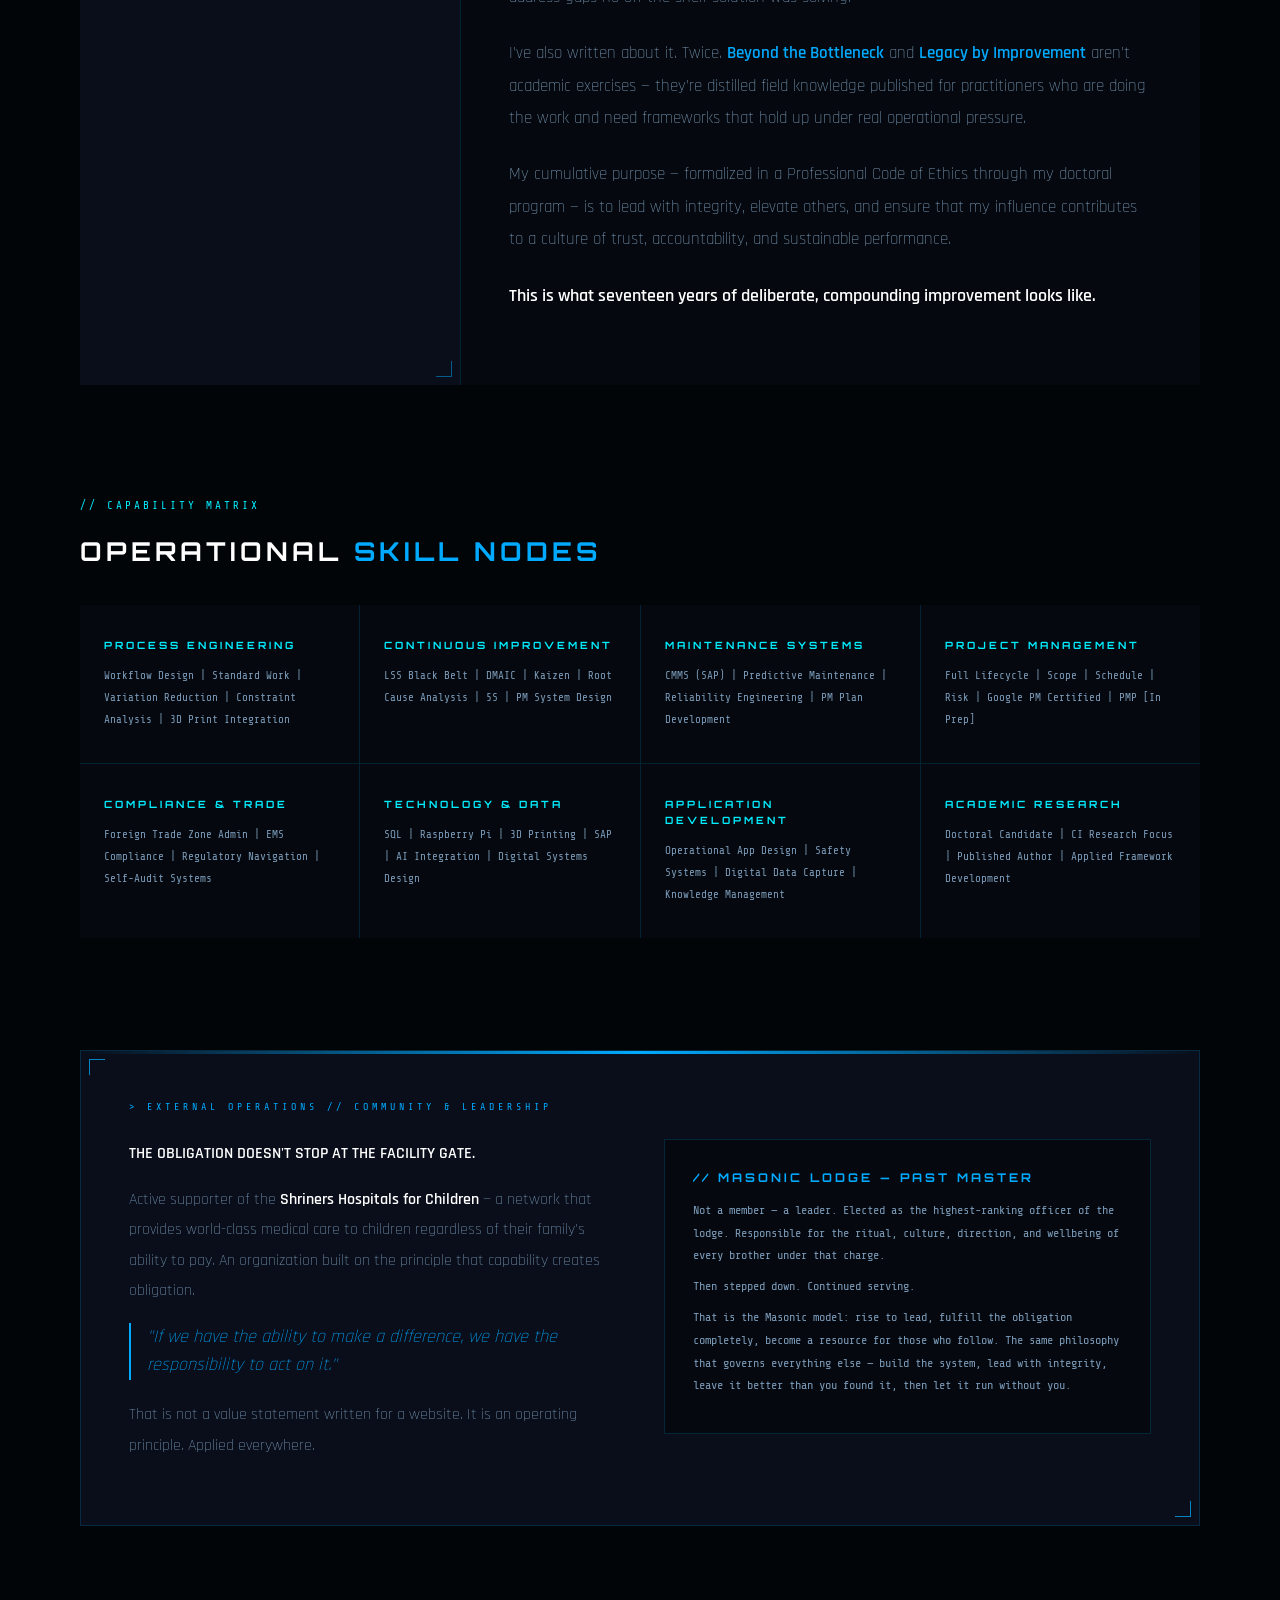
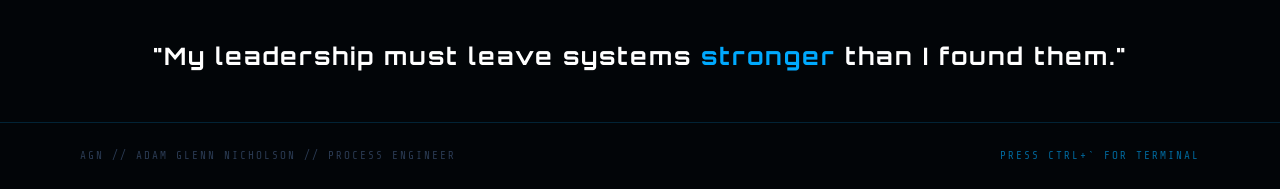
==== commit fe18eeab: "histroy 1" ====
--- a/about.html
+++ b/about.html
@@ -25,7 +25,7 @@
     .identity-panel-header {
       font-family: var(--font-mono);
       font-size: 10px;
-      color: var(--amber);
+      color: var(--blue);
       letter-spacing: 3px;
       margin-bottom: 24px;
       padding-bottom: 12px;
@@ -53,7 +53,7 @@
       color: var(--white);
     }
 
-    .identity-val.amber { color: var(--amber); }
+    .identity-val.amber { color: var(--blue); }
     .identity-val.green { color: var(--green); }
     .identity-val.cyan  { color: var(--cyan);  }
 
@@ -93,7 +93,7 @@
 
     .bio-panel p strong,
     .bio-panel p em {
-      color: var(--amber);
+      color: var(--blue);
       font-style: normal;
       font-weight: 600;
     }
@@ -168,13 +168,13 @@
       position: absolute;
       top: 0; left: 0;
       width: 100%; height: 3px;
-      background: linear-gradient(90deg, transparent, var(--amber), transparent);
+      background: linear-gradient(90deg, transparent, var(--blue), transparent);
     }
 
     .community-header {
       font-family: var(--font-mono);
       font-size: 10px;
-      color: var(--amber);
+      color: var(--blue);
       letter-spacing: 4px;
       margin-bottom: 24px;
     }
@@ -204,13 +204,13 @@
       display: block;
       font-family: var(--font-body);
       font-size: 18px;
-      color: var(--amber);
+      color: var(--blue);
       font-style: italic;
       font-weight: 300;
       line-height: 1.6;
       margin-top: 16px;
       padding-left: 16px;
-      border-left: 2px solid var(--amber);
+      border-left: 2px solid var(--blue);
     }
 
     .community-masonic {
@@ -223,7 +223,7 @@
       font-family: var(--font-display);
       font-size: 12px;
       font-weight: 700;
-      color: var(--amber);
+      color: var(--blue);
       letter-spacing: 3px;
       margin-bottom: 12px;
     }
@@ -252,7 +252,7 @@
     }
 
     .about-closing p span {
-      color: var(--amber);
+      color: var(--blue);
     }
 
     @media (max-width: 1024px) {
@@ -309,10 +309,10 @@
         <div class="section-label reveal">// OPERATING PHILOSOPHY</div>
         <div style="max-width: 860px; margin-top: 24px;" class="reveal">
           <p style="font-family: var(--font-display); font-size: clamp(18px, 2.5vw, 28px); font-weight: 700; color: var(--white); line-height: 1.5; letter-spacing: 1px;">
-            The question I ask at the start of every engagement isn't <span style="color:var(--amber)">"what's broken."</span>
+            The question I ask at the start of every engagement isn't <span style="color:var(--blue)">"what's broken."</span>
           </p>
           <p style="font-family: var(--font-display); font-size: clamp(18px, 2.5vw, 28px); font-weight: 700; color: var(--white); line-height: 1.5; letter-spacing: 1px; margin-top: 8px;">
-            It's <span style="color:var(--amber)">"what does this system think it's supposed to do — and what does it actually do?"</span>
+            It's <span style="color:var(--blue)">"what does this system think it's supposed to do — and what does it actually do?"</span>
           </p>
           <p style="font-family: var(--font-body); font-size: 18px; color: var(--grey); line-height: 1.9; font-weight: 300; margin-top: 28px;">
             The gap between those two answers is where every inefficiency lives. Close the gap. Redesign the standard. Build in the check. Move to the next constraint.
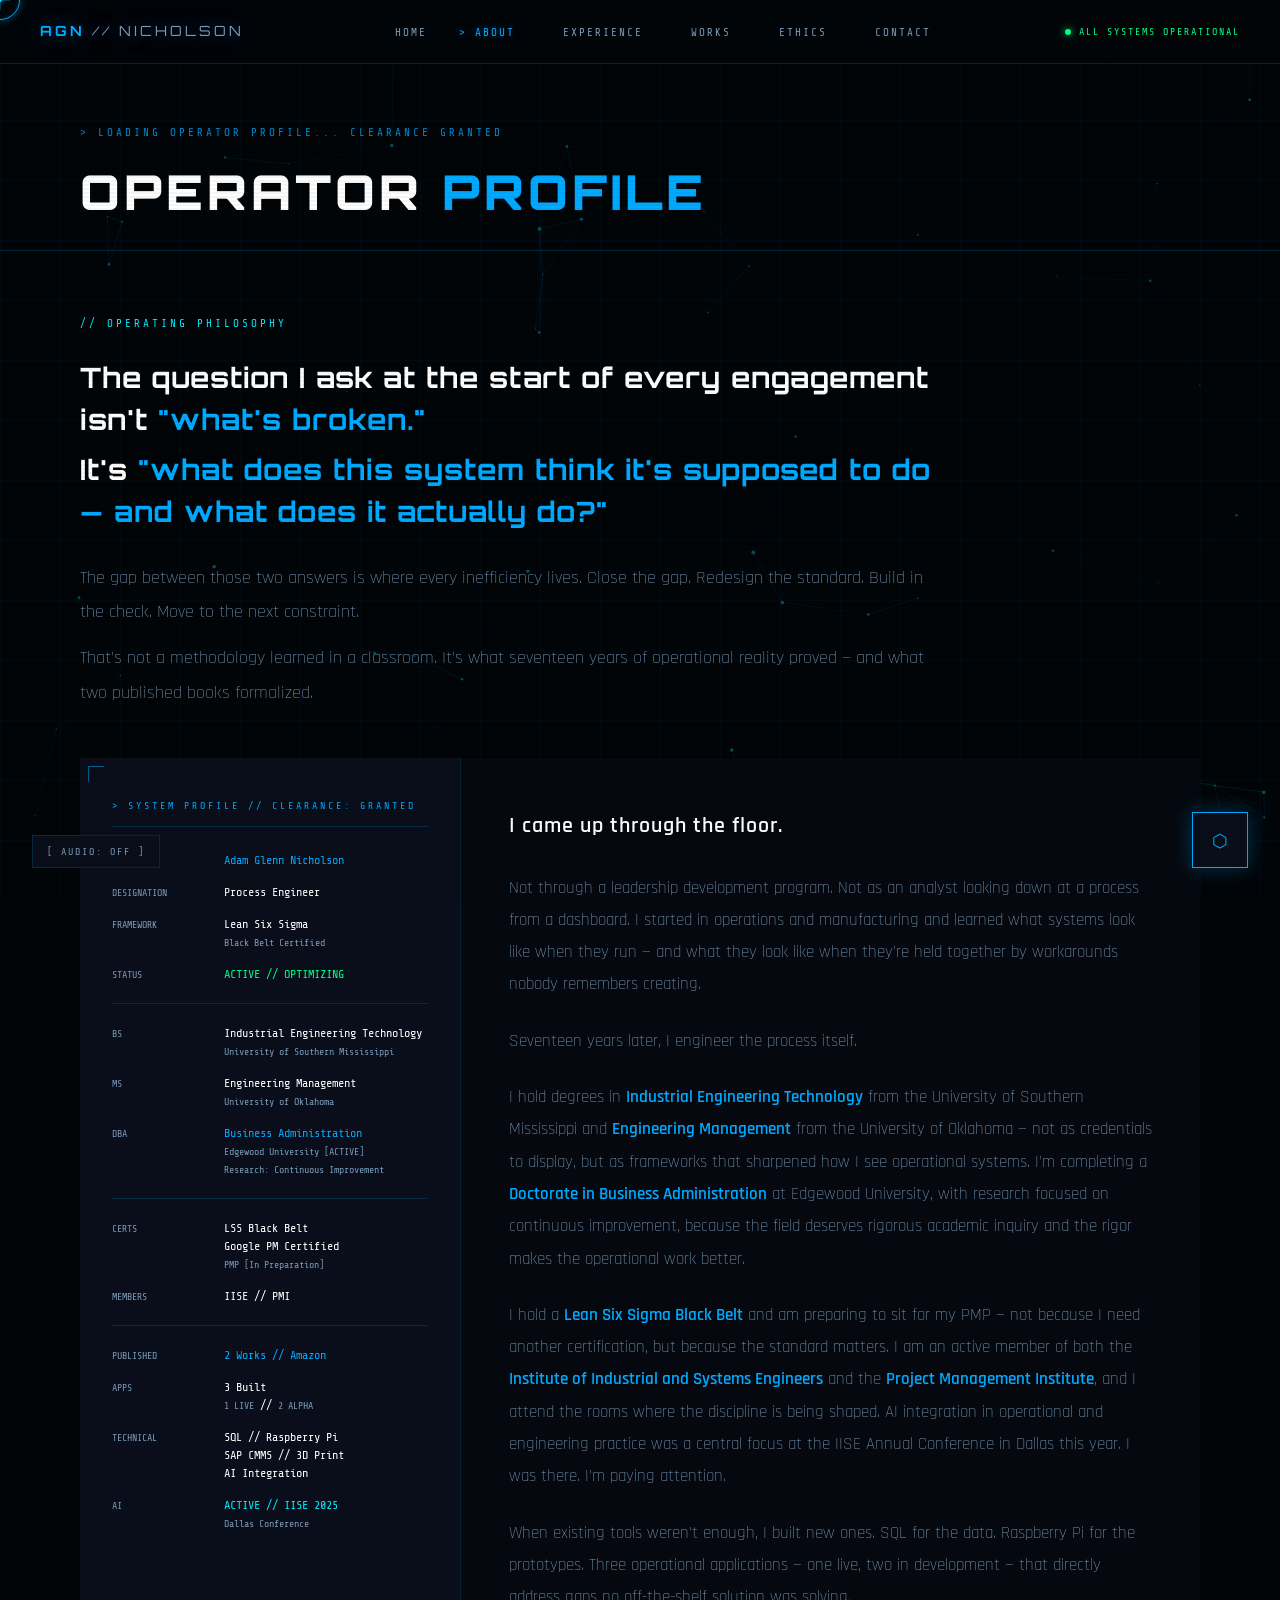
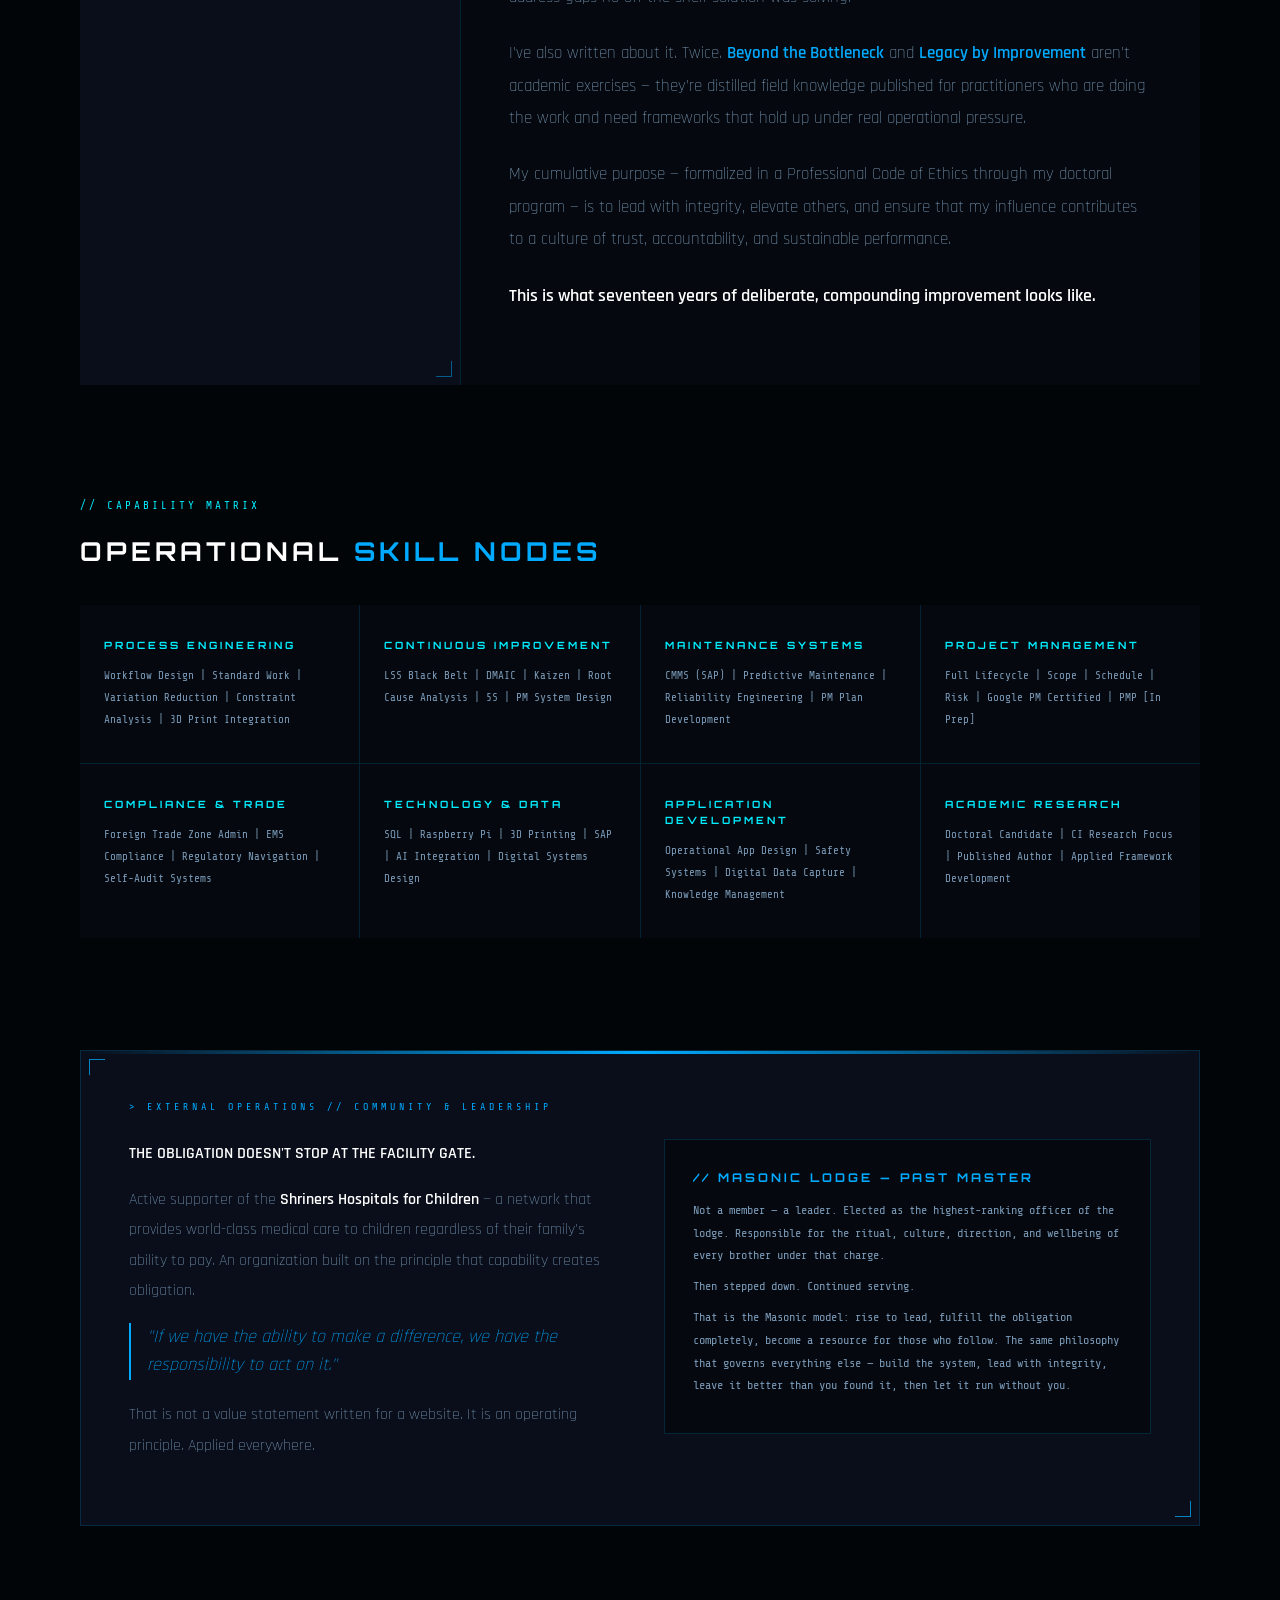
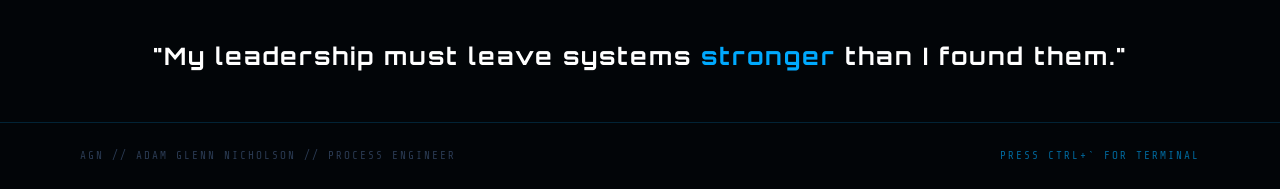
==== commit d0bd2d6a: "UI 1" ====
--- a/about.html
+++ b/about.html
@@ -4,6 +4,20 @@
   <meta charset="UTF-8" />
   <meta name="viewport" content="width=device-width, initial-scale=1.0" />
   <title>AGN // About — Adam Glenn Nicholson</title>
+  <meta name="description" content="The operator profile of Adam Glenn Nicholson — process engineer, doctoral candidate, and continuous improvement practitioner built on eliminating the conditions that create problems." />
+  <meta name="theme-color" content="#00aaff" />
+  <link rel="canonical" href="https://agn-portfolio.onrender.com/about.html" />
+  <link rel="icon" type="image/svg+xml" href="assets/favicon.svg" />
+  <link rel="apple-touch-icon" href="assets/apple-touch-icon.png" />
+  <meta property="og:type" content="website" />
+  <meta property="og:title" content="About — Adam Glenn Nicholson" />
+  <meta property="og:description" content="Process engineer, doctoral candidate, Lean Six Sigma Black Belt. The philosophy and credentials behind 17+ years of operational systems work." />
+  <meta property="og:image" content="https://agn-portfolio.onrender.com/assets/og-image.png" />
+  <meta property="og:url" content="https://agn-portfolio.onrender.com/about.html" />
+  <meta name="twitter:card" content="summary_large_image" />
+  <meta name="twitter:title" content="About — Adam Glenn Nicholson" />
+  <meta name="twitter:description" content="Process engineer, doctoral candidate, Lean Six Sigma Black Belt." />
+  <meta name="twitter:image" content="https://agn-portfolio.onrender.com/assets/og-image.png" />
   <link rel="stylesheet" href="css/style.css" />
   <style>
     /* ---- ABOUT PAGE SPECIFIC ---- */
@@ -269,6 +283,9 @@
 </head>
 <body>
 
+  <canvas id="particle-canvas"></canvas>
+  <button id="sound-toggle">[ AUDIO: OFF ]</button>
+
   <!-- CURSOR -->
   <div class="cursor">
     <div class="cursor-dot"></div>
@@ -291,6 +308,9 @@
       <li><a href="ethics.html">Ethics</a></li>
       <li><a href="contact.html">Contact</a></li>
     </ul>
+    <button class="nav-hamburger" id="nav-hamburger" aria-label="Toggle menu">
+      <span></span><span></span><span></span>
+    </button>
     <div class="nav-status">ALL SYSTEMS OPERATIONAL</div>
   </nav>
 
@@ -520,12 +540,12 @@
     <div class="chat-window" id="chat-window">
       <div class="chat-header">
         <span>// AGN AI INTERFACE</span>
-        <span class="status-badge status-live">ONLINE</span>
+        <span class="status-badge status-alpha">IN DEV</span>
       </div>
       <div class="chat-messages" id="chat-messages">
         <div class="chat-message assistant">
-          <strong>AGN INTERFACE ONLINE.</strong><br>
-          Ask me anything about Adam's background, methodology, or published work.
+          <strong>AI INTERFACE — IN DEVELOPMENT</strong><br>
+          Direct inquiries: <a href="mailto:nicholson786@gmail.com" style="color:var(--blue);">nicholson786@gmail.com</a>
         </div>
       </div>
       <div class="chat-input-row">
@@ -536,6 +556,8 @@
     <button class="chat-toggle" id="chat-toggle">⬡</button>
   </div>
 
+  <script src="js/particles.js"></script>
+  <script src="js/sound.js"></script>
   <script src="js/main.js"></script>
   <script src="js/chat.js"></script>
 </body>
--- a/css/style.css
+++ b/css/style.css
@@ -871,4 +871,215 @@
   .nav-links a { font-size: 10px; }
   .nav-status { display: none; }
   .chat-window { width: 300px; }
+}
+
+/* ============================================================
+   PARTICLE CANVAS
+   ============================================================ */
+#particle-canvas {
+  position: fixed;
+  inset: 0;
+  z-index: 0;
+  pointer-events: none;
+  opacity: 0.7;
+}
+
+/* ============================================================
+   SOUND TOGGLE BUTTON
+   ============================================================ */
+#sound-toggle {
+  position: fixed;
+  bottom: 32px;
+  left: 32px;
+  z-index: 5000;
+  font-family: var(--font-mono);
+  font-size: 10px;
+  letter-spacing: 2px;
+  color: var(--grey);
+  background: var(--panel);
+  border: 1px solid var(--border);
+  padding: 10px 14px;
+  transition: color 0.2s, border-color 0.2s;
+}
+
+#sound-toggle:hover {
+  color: var(--blue);
+  border-color: var(--blue);
+}
+
+#sound-toggle.sound-on {
+  color: var(--cyan);
+  border-color: var(--border-cyan);
+  box-shadow: 0 0 12px rgba(0,238,255,0.2);
+}
+
+@media (max-width: 768px) {
+  #sound-toggle {
+    bottom: 16px;
+    left: 16px;
+    font-size: 9px;
+    padding: 8px 10px;
+  }
+}
+
+/* ============================================================
+   MOBILE HAMBURGER NAVIGATION
+   ============================================================ */
+.nav-hamburger {
+  display: none;
+  flex-direction: column;
+  gap: 5px;
+  width: 28px;
+  background: none;
+  border: none;
+  padding: 8px;
+  z-index: 10001;
+}
+
+.nav-hamburger span {
+  display: block;
+  width: 100%;
+  height: 2px;
+  background: var(--blue);
+  transition: transform 0.3s, opacity 0.3s;
+}
+
+.nav-hamburger.open span:nth-child(1) {
+  transform: translateY(7px) rotate(45deg);
+}
+.nav-hamburger.open span:nth-child(2) {
+  opacity: 0;
+}
+.nav-hamburger.open span:nth-child(3) {
+  transform: translateY(-7px) rotate(-45deg);
+}
+
+@media (max-width: 880px) {
+  .nav-hamburger {
+    display: flex;
+  }
+
+  .nav-links {
+    position: fixed;
+    top: 64px;
+    left: 0;
+    right: 0;
+    flex-direction: column;
+    gap: 0;
+    background: rgba(2, 5, 8, 0.98);
+    border-bottom: 1px solid var(--border);
+    max-height: 0;
+    overflow: hidden;
+    transition: max-height 0.35s ease;
+    backdrop-filter: blur(16px);
+  }
+
+  .nav-links.open {
+    max-height: 420px;
+  }
+
+  .nav-links li {
+    width: 100%;
+    border-bottom: 1px solid rgba(0,170,255,0.08);
+  }
+
+  .nav-links a {
+    display: block;
+    padding: 18px 24px;
+    font-size: 13px;
+  }
+
+  .nav-status {
+    display: none;
+  }
+}
+
+/* ============================================================
+   PRINT STYLESHEET
+   ============================================================ */
+@media print {
+  body {
+    background: #ffffff !important;
+    color: #111111 !important;
+    cursor: auto !important;
+  }
+
+  body::before,
+  body::after,
+  .scan-line,
+  .cursor,
+  .cursor-ring,
+  #particle-canvas,
+  #terminal-overlay,
+  #chat-widget,
+  #sound-toggle,
+  nav,
+  .nav-hamburger,
+  footer {
+    display: none !important;
+  }
+
+  * {
+    cursor: auto !important;
+    text-shadow: none !important;
+    box-shadow: none !important;
+  }
+
+  .page-wrapper {
+    padding-top: 0 !important;
+  }
+
+  .page-header {
+    border-bottom: 2px solid #999 !important;
+    padding: 20px 0 !important;
+  }
+
+  .page-header-label {
+    color: #555 !important;
+  }
+
+  .page-header h1,
+  .page-header h1 span {
+    color: #111 !important;
+  }
+
+  .container {
+    padding: 0 20px !important;
+    max-width: 100% !important;
+  }
+
+  .hud-panel, .hud-panel-cyan, .chapter-card, .book-card, .app-card,
+  .cert-card, .value-card, .resp-card, .skill-node, .principle-card,
+  .stat-item, .identity-panel, .bio-panel, .community-section,
+  .community-masonic, .classification-block, .protocol-block,
+  .oath-block, .contact-statement, .contact-form-panel {
+    background: #ffffff !important;
+    border: 1px solid #ccc !important;
+    color: #222 !important;
+    page-break-inside: avoid;
+  }
+
+  .chapter-headline, .section-title, .principle-label,
+  .skill-node-label, .value-label, .book-title, .app-name,
+  .cert-title, .resp-title, .oath-signature {
+    color: #111 !important;
+  }
+
+  .chapter-body p, .bio-panel p, .principle-card p, .skill-node p,
+  .value-card p, .resp-list li, .impact-list li, .book-body p,
+  .app-body p {
+    color: #333 !important;
+  }
+
+  a {
+    color: #0066cc !important;
+  }
+
+  .btn {
+    display: none !important;
+  }
+
+  .bracket-tl, .bracket-tr, .bracket-bl, .bracket-br {
+    display: none !important;
+  }
 }
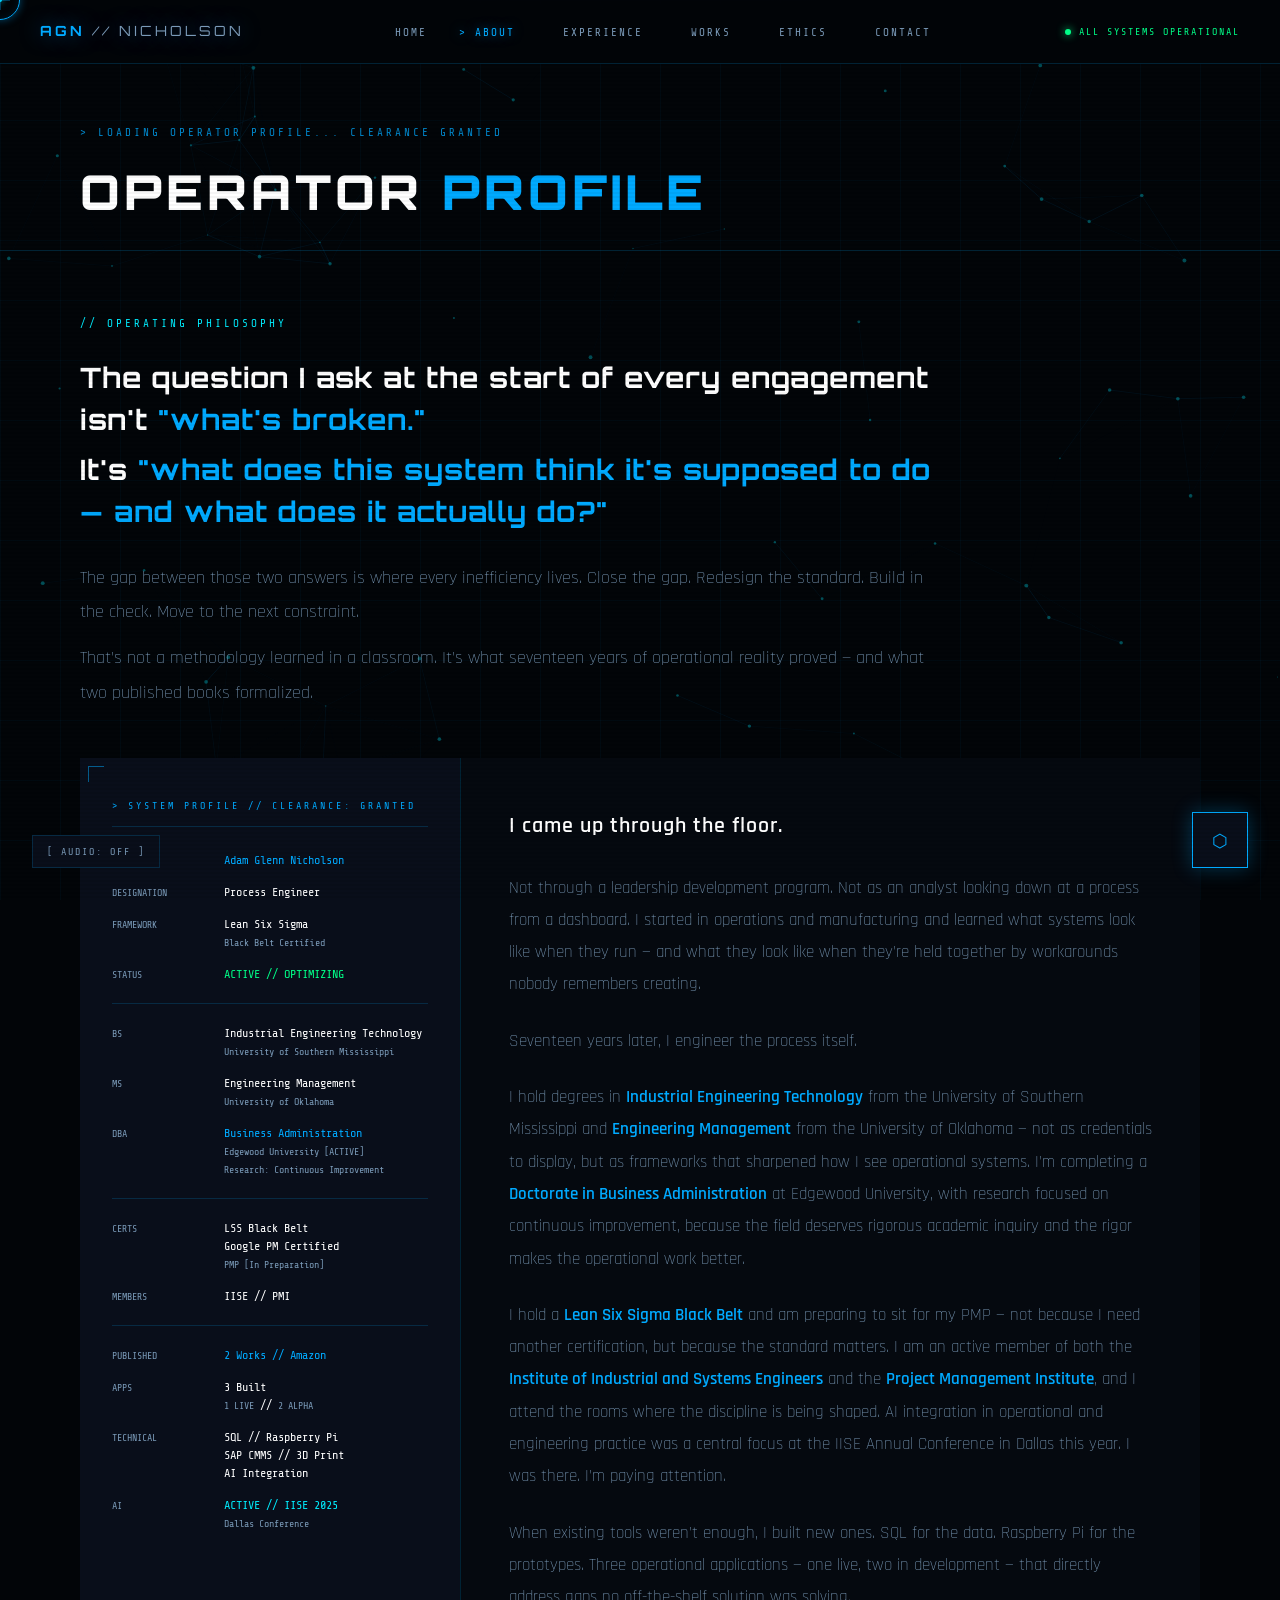
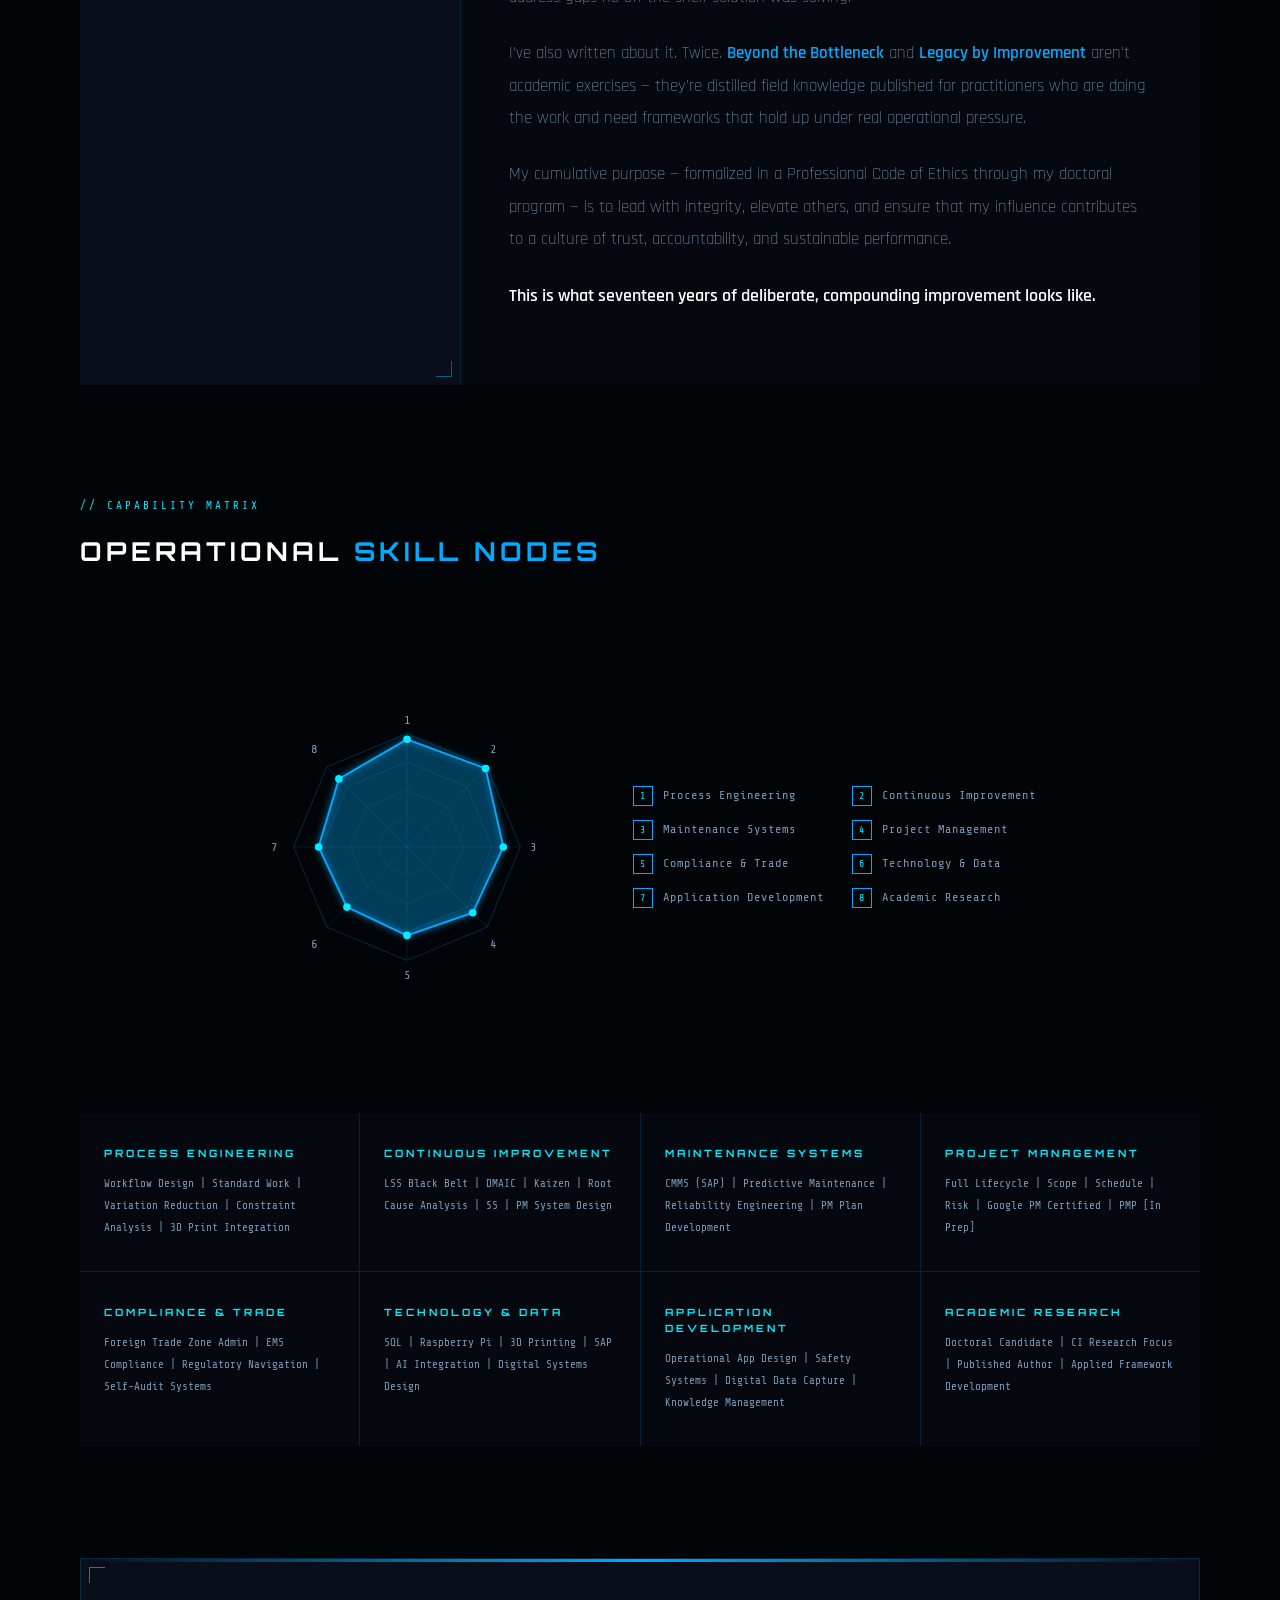
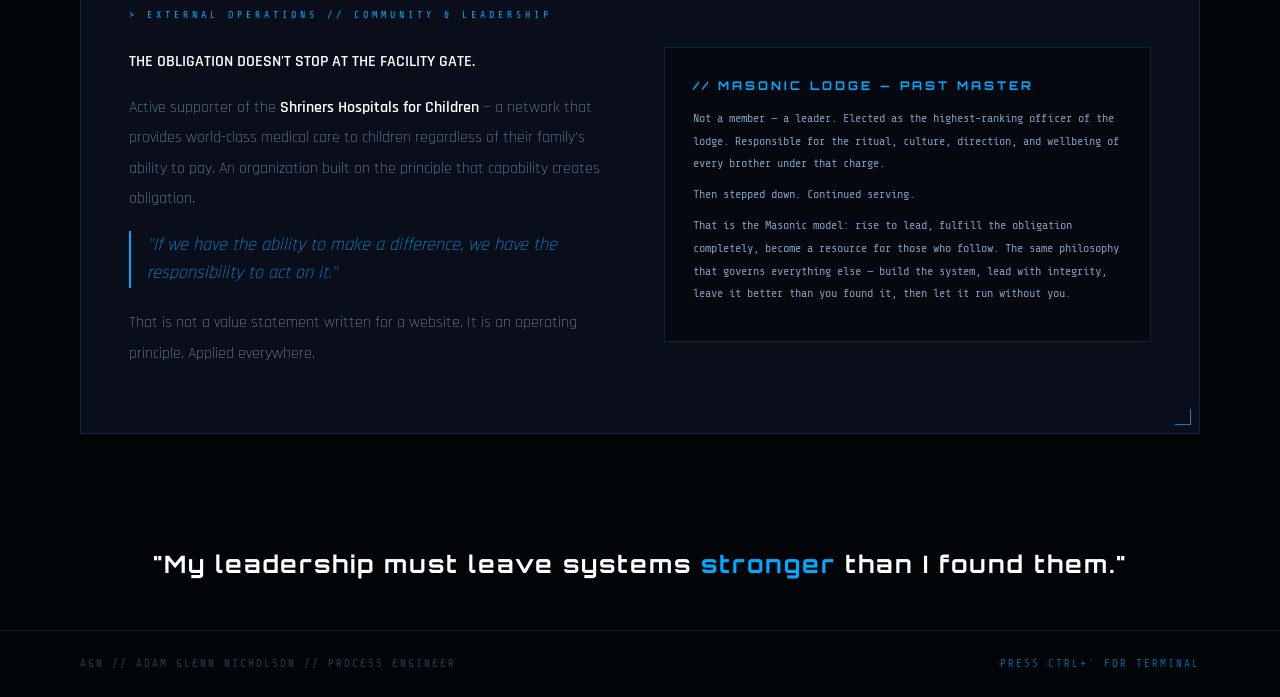
==== commit 804f26ec: "UI2" ====
--- a/about.html
+++ b/about.html
@@ -283,6 +283,7 @@
 </head>
 <body>
 
+  <div id="page-transition"></div>
   <canvas id="particle-canvas"></canvas>
   <button id="sound-toggle">[ AUDIO: OFF ]</button>
 
@@ -443,6 +444,79 @@
       <div class="skills-section">
         <div class="section-label reveal">// CAPABILITY MATRIX</div>
         <div class="section-title reveal">OPERATIONAL <span>SKILL NODES</span></div>
+
+        <!-- RADAR CHART -->
+        <div class="radar-section reveal">
+          <div class="radar-wrap">
+            <svg class="radar-svg" viewBox="0 0 360 360" xmlns="http://www.w3.org/2000/svg">
+              <defs>
+                <filter id="radarGlow" x="-50%" y="-50%" width="200%" height="200%">
+                  <feGaussianBlur stdDeviation="4" result="blur"/>
+                  <feMerge>
+                    <feMergeNode in="blur"/>
+                    <feMergeNode in="SourceGraphic"/>
+                  </feMerge>
+                </filter>
+              </defs>
+
+              <!-- grid rings -->
+              <polygon points="180,60 264.85,95.15 300,180 264.85,264.85 180,300 95.15,264.85 60,180 95.15,95.15" fill="none" stroke="rgba(0,170,255,0.25)" stroke-width="1"/>
+              <polygon points="180,90 243.64,116.36 270,180 243.64,243.64 180,270 116.36,243.64 90,180 116.36,116.36" fill="none" stroke="rgba(0,170,255,0.18)" stroke-width="1"/>
+              <polygon points="180,120 222.43,137.57 240,180 222.43,222.43 180,240 137.57,222.43 120,180 137.57,137.57" fill="none" stroke="rgba(0,170,255,0.14)" stroke-width="1"/>
+              <polygon points="180,150 201.21,158.79 210,180 201.21,201.21 180,210 158.79,201.21 150,180 158.79,158.79" fill="none" stroke="rgba(0,170,255,0.1)" stroke-width="1"/>
+
+              <!-- spokes -->
+              <g stroke="rgba(0,170,255,0.15)" stroke-width="1">
+                <line x1="180" y1="180" x2="180" y2="60"/>
+                <line x1="180" y1="180" x2="264.85" y2="95.15"/>
+                <line x1="180" y1="180" x2="300" y2="180"/>
+                <line x1="180" y1="180" x2="264.85" y2="264.85"/>
+                <line x1="180" y1="180" x2="180" y2="300"/>
+                <line x1="180" y1="180" x2="95.15" y2="264.85"/>
+                <line x1="180" y1="180" x2="60" y2="180"/>
+                <line x1="180" y1="180" x2="95.15" y2="95.15"/>
+              </g>
+
+              <!-- animated data polygon -->
+              <g id="radar-data-group" class="radar-data-group">
+                <polygon points="180,66 263.15,96.85 282,180 249.58,249.58 180,273.6 116.36,243.64 86.4,180 107.87,107.87"
+                          fill="rgba(0,170,255,0.18)" stroke="#00aaff" stroke-width="2" filter="url(#radarGlow)"/>
+                <circle cx="180" cy="66" r="4" fill="#00eeff"/>
+                <circle cx="263.15" cy="96.85" r="4" fill="#00eeff"/>
+                <circle cx="282" cy="180" r="4" fill="#00eeff"/>
+                <circle cx="249.58" cy="249.58" r="4" fill="#00eeff"/>
+                <circle cx="180" cy="273.6" r="4" fill="#00eeff"/>
+                <circle cx="116.36" cy="243.64" r="4" fill="#00eeff"/>
+                <circle cx="86.4" cy="180" r="4" fill="#00eeff"/>
+                <circle cx="107.87" cy="107.87" r="4" fill="#00eeff"/>
+              </g>
+
+              <!-- number markers -->
+              <g font-family="'Share Tech Mono', monospace" font-size="13" fill="#7a9ab8">
+                <text x="180" y="50" text-anchor="middle">1</text>
+                <text x="272" y="80" text-anchor="middle">2</text>
+                <text x="314" y="184" text-anchor="middle">3</text>
+                <text x="272" y="287" text-anchor="middle">4</text>
+                <text x="180" y="320" text-anchor="middle">5</text>
+                <text x="82" y="287" text-anchor="middle">6</text>
+                <text x="40" y="184" text-anchor="middle">7</text>
+                <text x="82" y="80" text-anchor="middle">8</text>
+              </g>
+            </svg>
+
+            <div class="radar-legend">
+              <div class="radar-legend-item"><span class="radar-num">1</span> Process Engineering</div>
+              <div class="radar-legend-item"><span class="radar-num">2</span> Continuous Improvement</div>
+              <div class="radar-legend-item"><span class="radar-num">3</span> Maintenance Systems</div>
+              <div class="radar-legend-item"><span class="radar-num">4</span> Project Management</div>
+              <div class="radar-legend-item"><span class="radar-num">5</span> Compliance & Trade</div>
+              <div class="radar-legend-item"><span class="radar-num">6</span> Technology & Data</div>
+              <div class="radar-legend-item"><span class="radar-num">7</span> Application Development</div>
+              <div class="radar-legend-item"><span class="radar-num">8</span> Academic Research</div>
+            </div>
+          </div>
+        </div>
+
         <div class="skill-hex-grid">
           <div class="skill-node reveal">
             <div class="skill-node-label">Process Engineering</div>
--- a/css/style.css
+++ b/css/style.css
@@ -1082,4 +1082,105 @@
   .bracket-tl, .bracket-tr, .bracket-bl, .bracket-br {
     display: none !important;
   }
+}
+
+/* ============================================================
+   PAGE TRANSITION WIPE
+   ============================================================ */
+#page-transition {
+  position: fixed;
+  inset: 0;
+  z-index: 1000000;
+  background: var(--dark);
+  transform: scaleX(1);
+  transform-origin: left;
+  transition: transform 0.48s cubic-bezier(.76,0,.24,1);
+  pointer-events: none;
+}
+
+#page-transition::after {
+  content: '';
+  position: absolute;
+  top: 0; right: -2px;
+  width: 3px; height: 100%;
+  background: linear-gradient(180deg, transparent, var(--blue), var(--cyan), var(--blue), transparent);
+  box-shadow: 0 0 24px var(--blue);
+  opacity: 0.9;
+}
+
+#page-transition.revealed {
+  transform: scaleX(0);
+}
+
+@media (prefers-reduced-motion: reduce) {
+  #page-transition { transition: none; }
+}
+
+/* ============================================================
+   SKILLS RADAR CHART
+   ============================================================ */
+.radar-section {
+  padding: 64px 0;
+}
+
+.radar-wrap {
+  display: flex;
+  gap: 56px;
+  align-items: center;
+  flex-wrap: wrap;
+  justify-content: center;
+  margin-top: 32px;
+}
+
+.radar-svg {
+  width: 340px;
+  height: 340px;
+  flex-shrink: 0;
+}
+
+.radar-data-group {
+  transform-origin: 180px 180px;
+  transform: scale(0);
+  transition: transform 1.3s cubic-bezier(.34,1.56,.64,1);
+}
+
+.radar-data-group.active {
+  transform: scale(1);
+}
+
+.radar-legend {
+  display: grid;
+  grid-template-columns: repeat(2, 1fr);
+  gap: 14px 28px;
+}
+
+.radar-legend-item {
+  font-family: var(--font-mono);
+  font-size: 12px;
+  color: var(--grey);
+  letter-spacing: 1px;
+  display: flex;
+  align-items: center;
+}
+
+.radar-legend-item .radar-num {
+  display: inline-flex;
+  align-items: center;
+  justify-content: center;
+  width: 20px;
+  height: 20px;
+  border: 1px solid var(--blue);
+  color: var(--cyan);
+  margin-right: 10px;
+  font-size: 10px;
+  flex-shrink: 0;
+}
+
+@media (max-width: 900px) {
+  .radar-wrap { flex-direction: column; }
+  .radar-svg { width: 300px; height: 300px; }
+}
+
+@media (max-width: 600px) {
+  .radar-legend { grid-template-columns: 1fr; }
 }
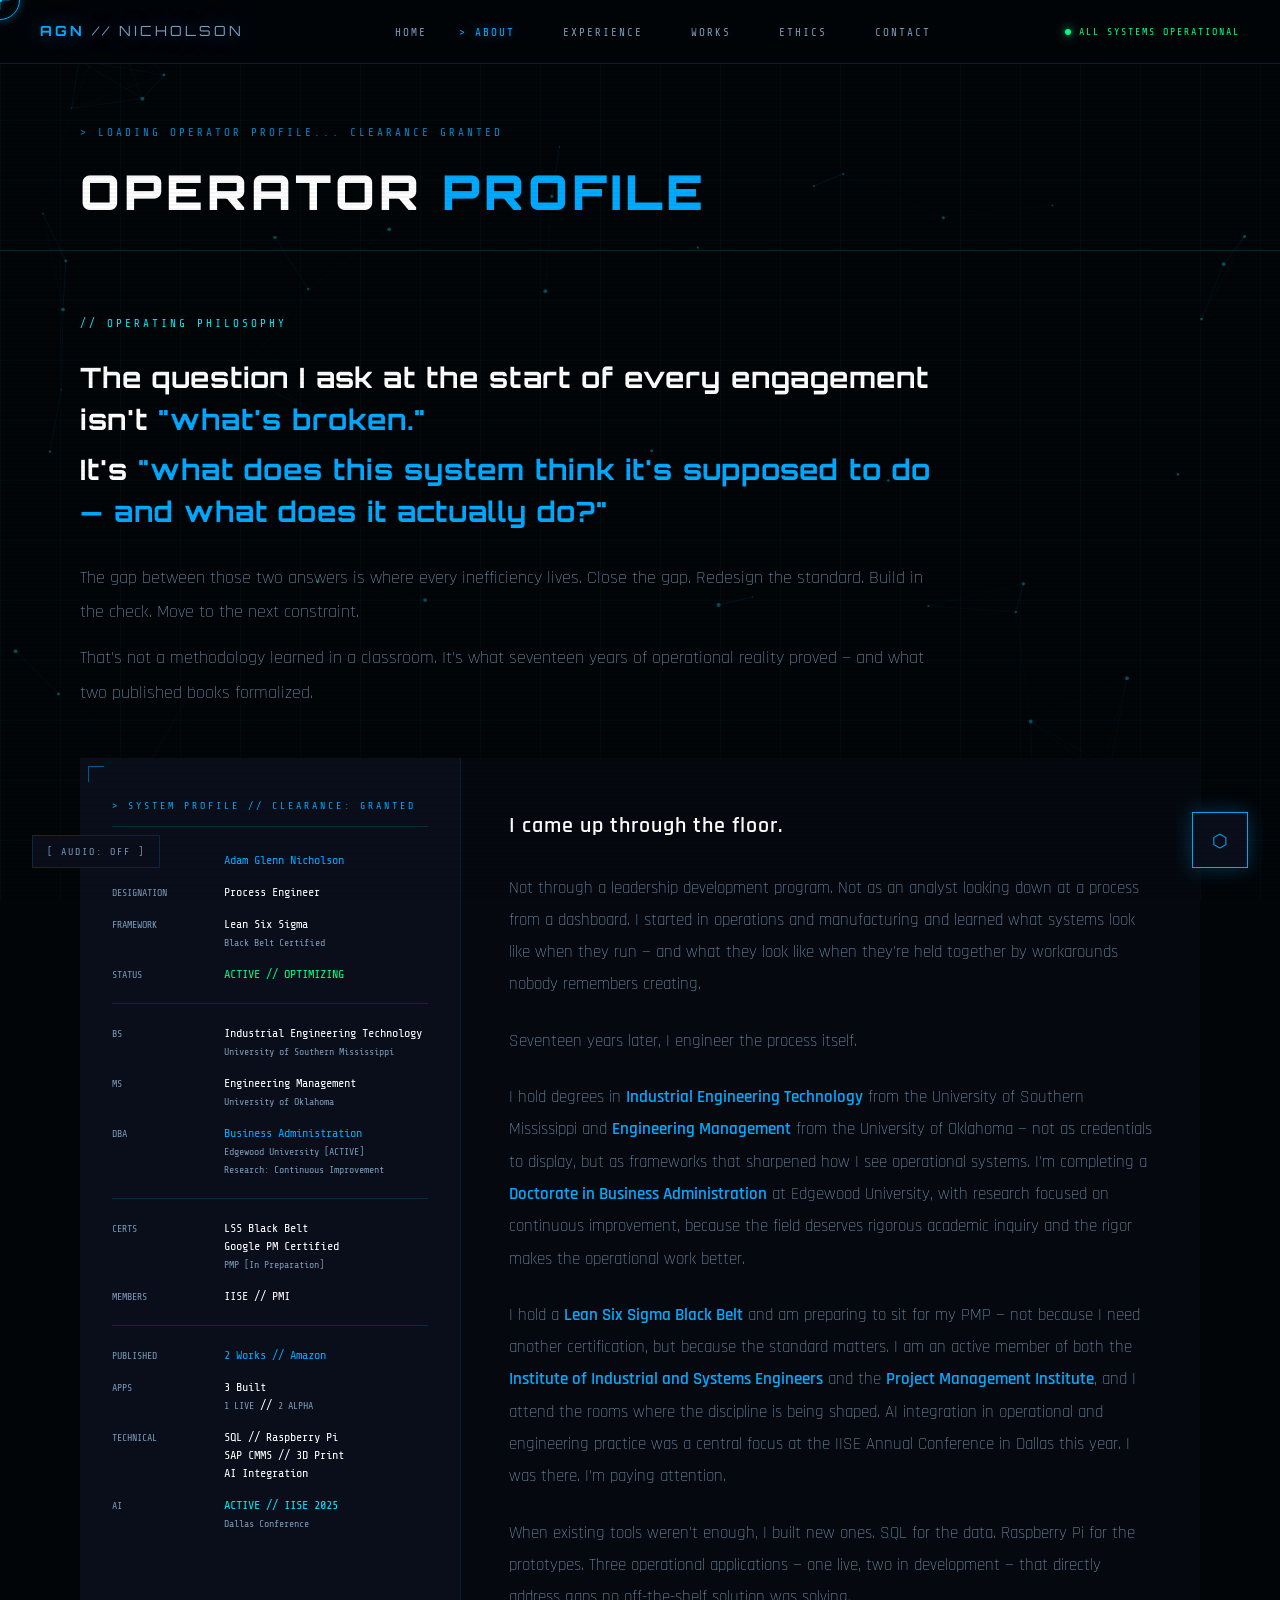
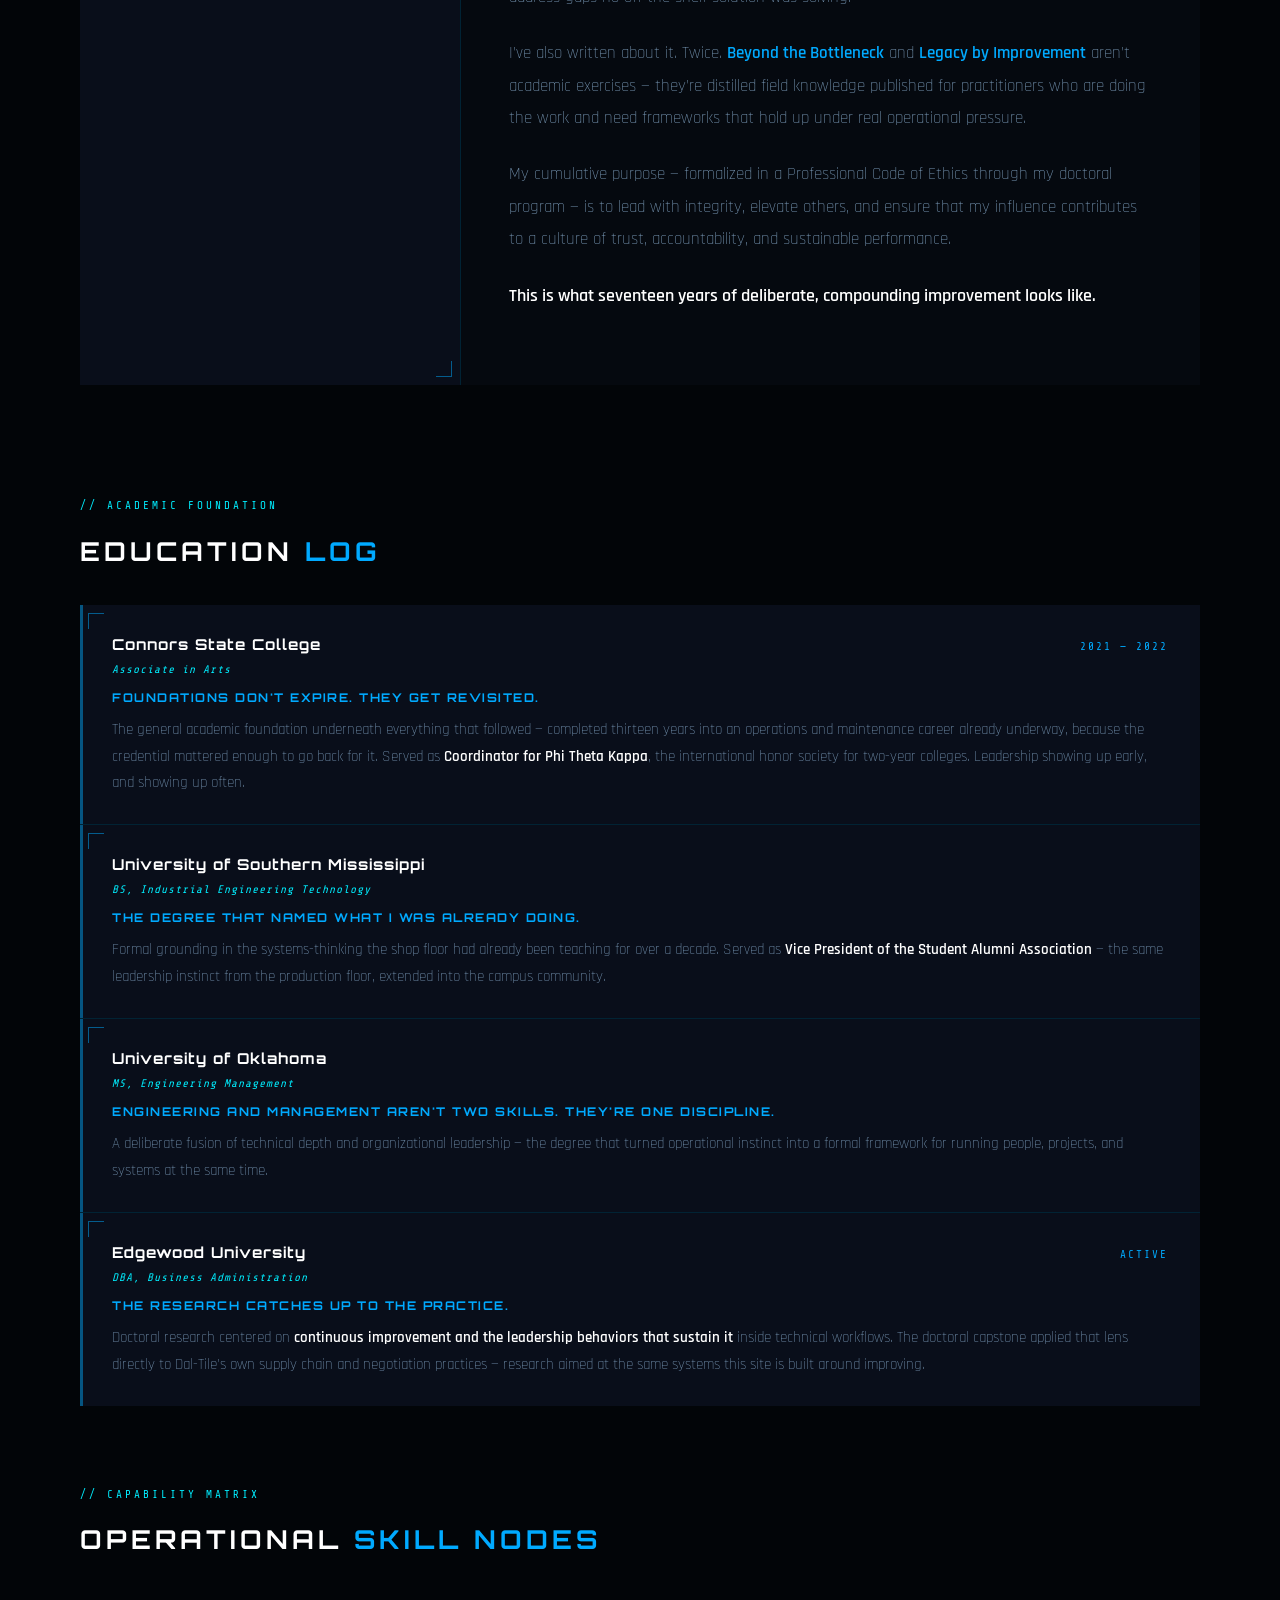
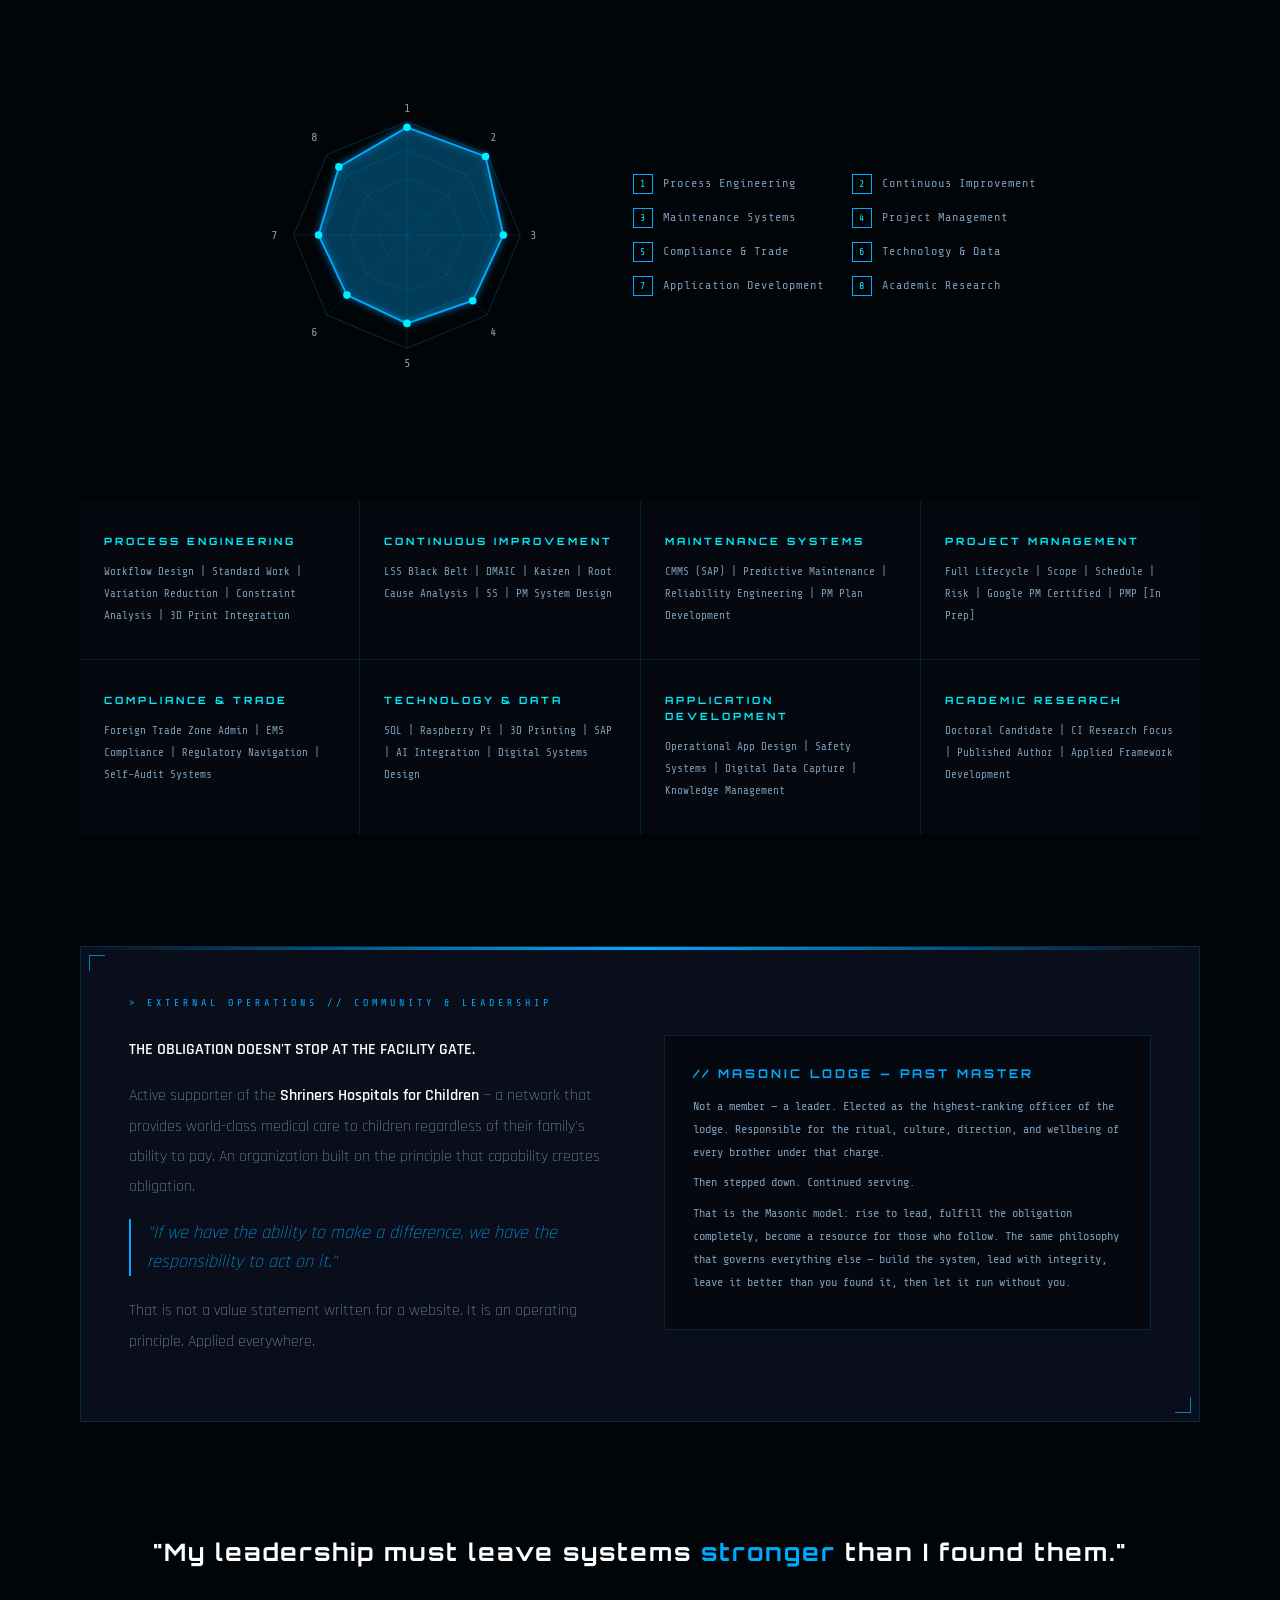
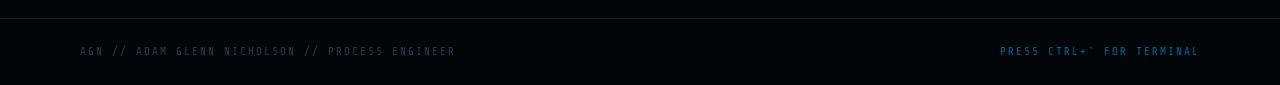
==== commit d81fa9ce: "UI4" ====
--- a/about.html
+++ b/about.html
@@ -279,6 +279,96 @@
       .skill-hex-grid { grid-template-columns: 1fr; }
       .bio-panel { padding: 32px 24px; }
     }
+    /* EDUCATION LOG */
+    .edu-section {
+      padding: 64px 0 16px;
+    }
+
+    .edu-stack {
+      display: flex;
+      flex-direction: column;
+      gap: 1px;
+      background: var(--border);
+      margin-top: 32px;
+    }
+
+    .edu-card {
+      background: var(--panel);
+      padding: 28px 32px;
+      position: relative;
+      overflow: hidden;
+      transition: border-color 0.3s;
+    }
+
+    .edu-card::before {
+      content: '';
+      position: absolute;
+      top: 0; left: 0;
+      width: 3px; height: 100%;
+      background: var(--blue);
+      opacity: 0.45;
+    }
+
+    .edu-card-header {
+      display: flex;
+      justify-content: space-between;
+      align-items: baseline;
+      flex-wrap: wrap;
+      gap: 8px;
+      margin-bottom: 4px;
+    }
+
+    .edu-org {
+      font-family: var(--font-display);
+      font-size: 15px;
+      font-weight: 700;
+      color: var(--white);
+      letter-spacing: 1px;
+    }
+
+    .edu-degree {
+      font-family: var(--font-mono);
+      font-size: 11px;
+      color: var(--cyan);
+      letter-spacing: 1px;
+      font-style: italic;
+      margin-bottom: 10px;
+    }
+
+    .edu-dates {
+      font-family: var(--font-mono);
+      font-size: 11px;
+      color: var(--blue);
+      letter-spacing: 2px;
+      flex-shrink: 0;
+    }
+
+    .edu-headline {
+      font-family: var(--font-display);
+      font-size: 12px;
+      font-weight: 700;
+      color: var(--blue);
+      letter-spacing: 1.5px;
+      text-transform: uppercase;
+      margin-bottom: 10px;
+    }
+
+    .edu-body {
+      font-family: var(--font-body);
+      font-size: 14.5px;
+      color: var(--grey);
+      line-height: 1.8;
+      font-weight: 300;
+    }
+
+    .edu-body strong {
+      color: var(--white);
+      font-weight: 600;
+    }
+
+    @media (max-width: 768px) {
+      .edu-card { padding: 22px 20px; }
+    }
   </style>
 </head>
 <body>
@@ -440,6 +530,65 @@
 
       </div><!-- end about-grid -->
 
+      <!-- EDUCATION LOG -->
+      <div class="edu-section">
+        <div class="section-label reveal">// ACADEMIC FOUNDATION</div>
+        <div class="section-title reveal">EDUCATION <span>LOG</span></div>
+        <div class="edu-stack">
+
+          <div class="edu-card reveal">
+            <div class="bracket-tl"></div>
+            <div class="edu-card-header">
+              <div class="edu-org">Connors State College</div>
+              <div class="edu-dates">2021 — 2022</div>
+            </div>
+            <div class="edu-degree">Associate in Arts</div>
+            <div class="edu-headline">FOUNDATIONS DON'T EXPIRE. THEY GET REVISITED.</div>
+            <div class="edu-body">
+              <p>The general academic foundation underneath everything that followed — completed thirteen years into an operations and maintenance career already underway, because the credential mattered enough to go back for it. Served as <strong>Coordinator for Phi Theta Kappa</strong>, the international honor society for two-year colleges. Leadership showing up early, and showing up often.</p>
+            </div>
+          </div>
+
+          <div class="edu-card reveal">
+            <div class="bracket-tl"></div>
+            <div class="edu-card-header">
+              <div class="edu-org">University of Southern Mississippi</div>
+            </div>
+            <div class="edu-degree">BS, Industrial Engineering Technology</div>
+            <div class="edu-headline">THE DEGREE THAT NAMED WHAT I WAS ALREADY DOING.</div>
+            <div class="edu-body">
+              <p>Formal grounding in the systems-thinking the shop floor had already been teaching for over a decade. Served as <strong>Vice President of the Student Alumni Association</strong> — the same leadership instinct from the production floor, extended into the campus community.</p>
+            </div>
+          </div>
+
+          <div class="edu-card reveal">
+            <div class="bracket-tl"></div>
+            <div class="edu-card-header">
+              <div class="edu-org">University of Oklahoma</div>
+            </div>
+            <div class="edu-degree">MS, Engineering Management</div>
+            <div class="edu-headline">ENGINEERING AND MANAGEMENT AREN'T TWO SKILLS. THEY'RE ONE DISCIPLINE.</div>
+            <div class="edu-body">
+              <p>A deliberate fusion of technical depth and organizational leadership — the degree that turned operational instinct into a formal framework for running people, projects, and systems at the same time.</p>
+            </div>
+          </div>
+
+          <div class="edu-card reveal">
+            <div class="bracket-tl"></div>
+            <div class="edu-card-header">
+              <div class="edu-org">Edgewood University</div>
+              <div class="edu-dates">ACTIVE</div>
+            </div>
+            <div class="edu-degree">DBA, Business Administration</div>
+            <div class="edu-headline">THE RESEARCH CATCHES UP TO THE PRACTICE.</div>
+            <div class="edu-body">
+              <p>Doctoral research centered on <strong>continuous improvement and the leadership behaviors that sustain it</strong> inside technical workflows. The doctoral capstone applied that lens directly to Dal-Tile's own supply chain and negotiation practices — research aimed at the same systems this site is built around improving.</p>
+            </div>
+          </div>
+
+        </div>
+      </div>
+
       <!-- SKILL NODES -->
       <div class="skills-section">
         <div class="section-label reveal">// CAPABILITY MATRIX</div>
--- a/css/style.css
+++ b/css/style.css
@@ -1085,35 +1085,57 @@
 }
 
 /* ============================================================
-   PAGE TRANSITION WIPE
+   PAGE TRANSITION — ENERGY FLASH
    ============================================================ */
 #page-transition {
   position: fixed;
   inset: 0;
   z-index: 1000000;
   background: var(--dark);
-  transform: scaleX(1);
-  transform-origin: left;
-  transition: transform 0.48s cubic-bezier(.76,0,.24,1);
+  opacity: 1;
   pointer-events: none;
+  transition: opacity 0.2s ease;
 }
 
 #page-transition::after {
   content: '';
   position: absolute;
-  top: 0; right: -2px;
-  width: 3px; height: 100%;
-  background: linear-gradient(180deg, transparent, var(--blue), var(--cyan), var(--blue), transparent);
-  box-shadow: 0 0 24px var(--blue);
-  opacity: 0.9;
+  top: -6px; left: 0;
+  width: 100%; height: 5px;
+  background: linear-gradient(90deg, transparent, var(--cyan) 15%, #ffffff 50%, var(--blue) 85%, transparent);
+  box-shadow: 0 0 26px var(--cyan), 0 0 55px var(--blue);
+  opacity: 0;
 }
 
 #page-transition.revealed {
-  transform: scaleX(0);
+  opacity: 0;
+  transition: opacity 0.3s cubic-bezier(.4,0,.2,1);
+}
+
+#page-transition.revealed::after {
+  animation: scanSweepDown 0.4s cubic-bezier(.4,0,.2,1) forwards;
+}
+
+#page-transition.flash {
+  animation: clickFlash 0.2s ease;
+}
+
+@keyframes scanSweepDown {
+  0%   { top: -6px; opacity: 1; }
+  80%  { opacity: 1; }
+  100% { top: 100%; opacity: 0; }
+}
+
+@keyframes clickFlash {
+  0%   { background: var(--dark); }
+  18%  { background: var(--cyan); box-shadow: inset 0 0 120px rgba(0,238,255,0.6); }
+  100% { background: var(--dark); box-shadow: none; }
 }
 
 @media (prefers-reduced-motion: reduce) {
-  #page-transition { transition: none; }
+  #page-transition { transition: none !important; }
+  #page-transition.revealed::after,
+  #page-transition.flash { animation: none !important; }
 }
 
 /* ============================================================
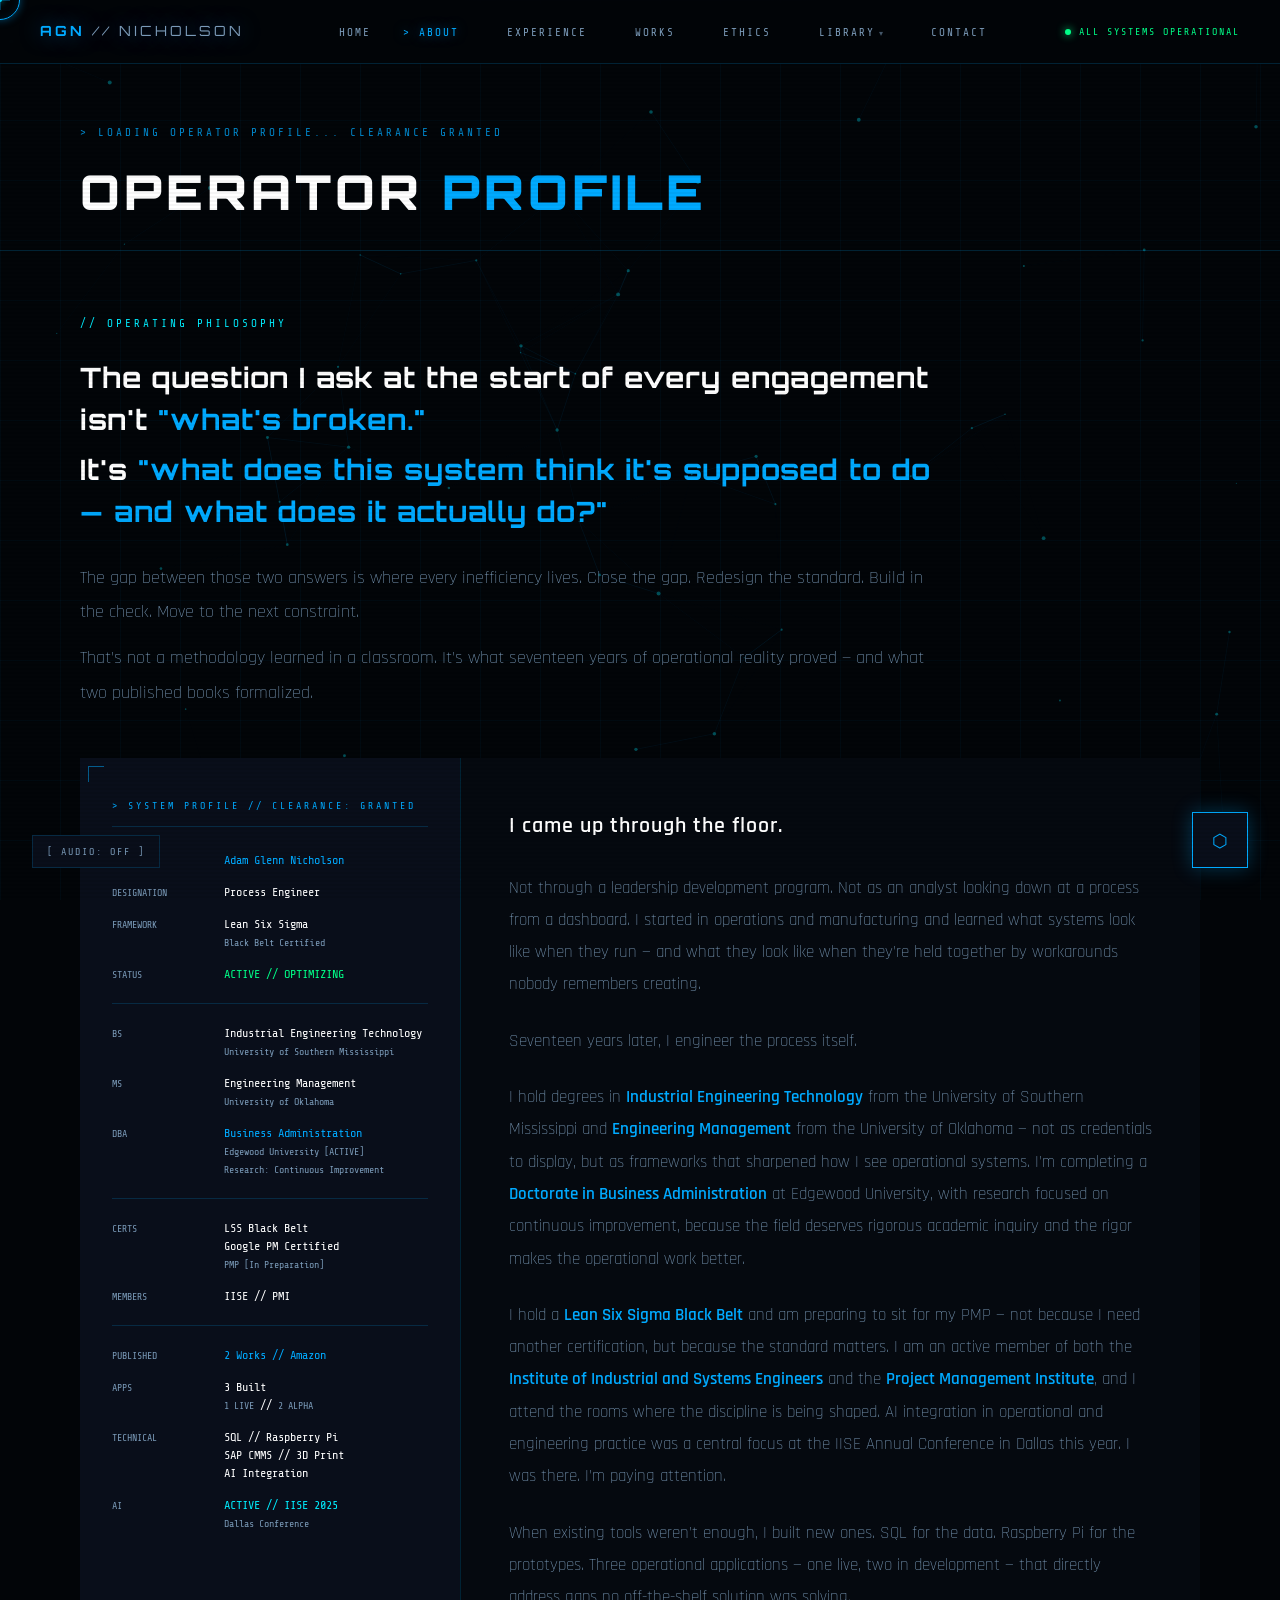
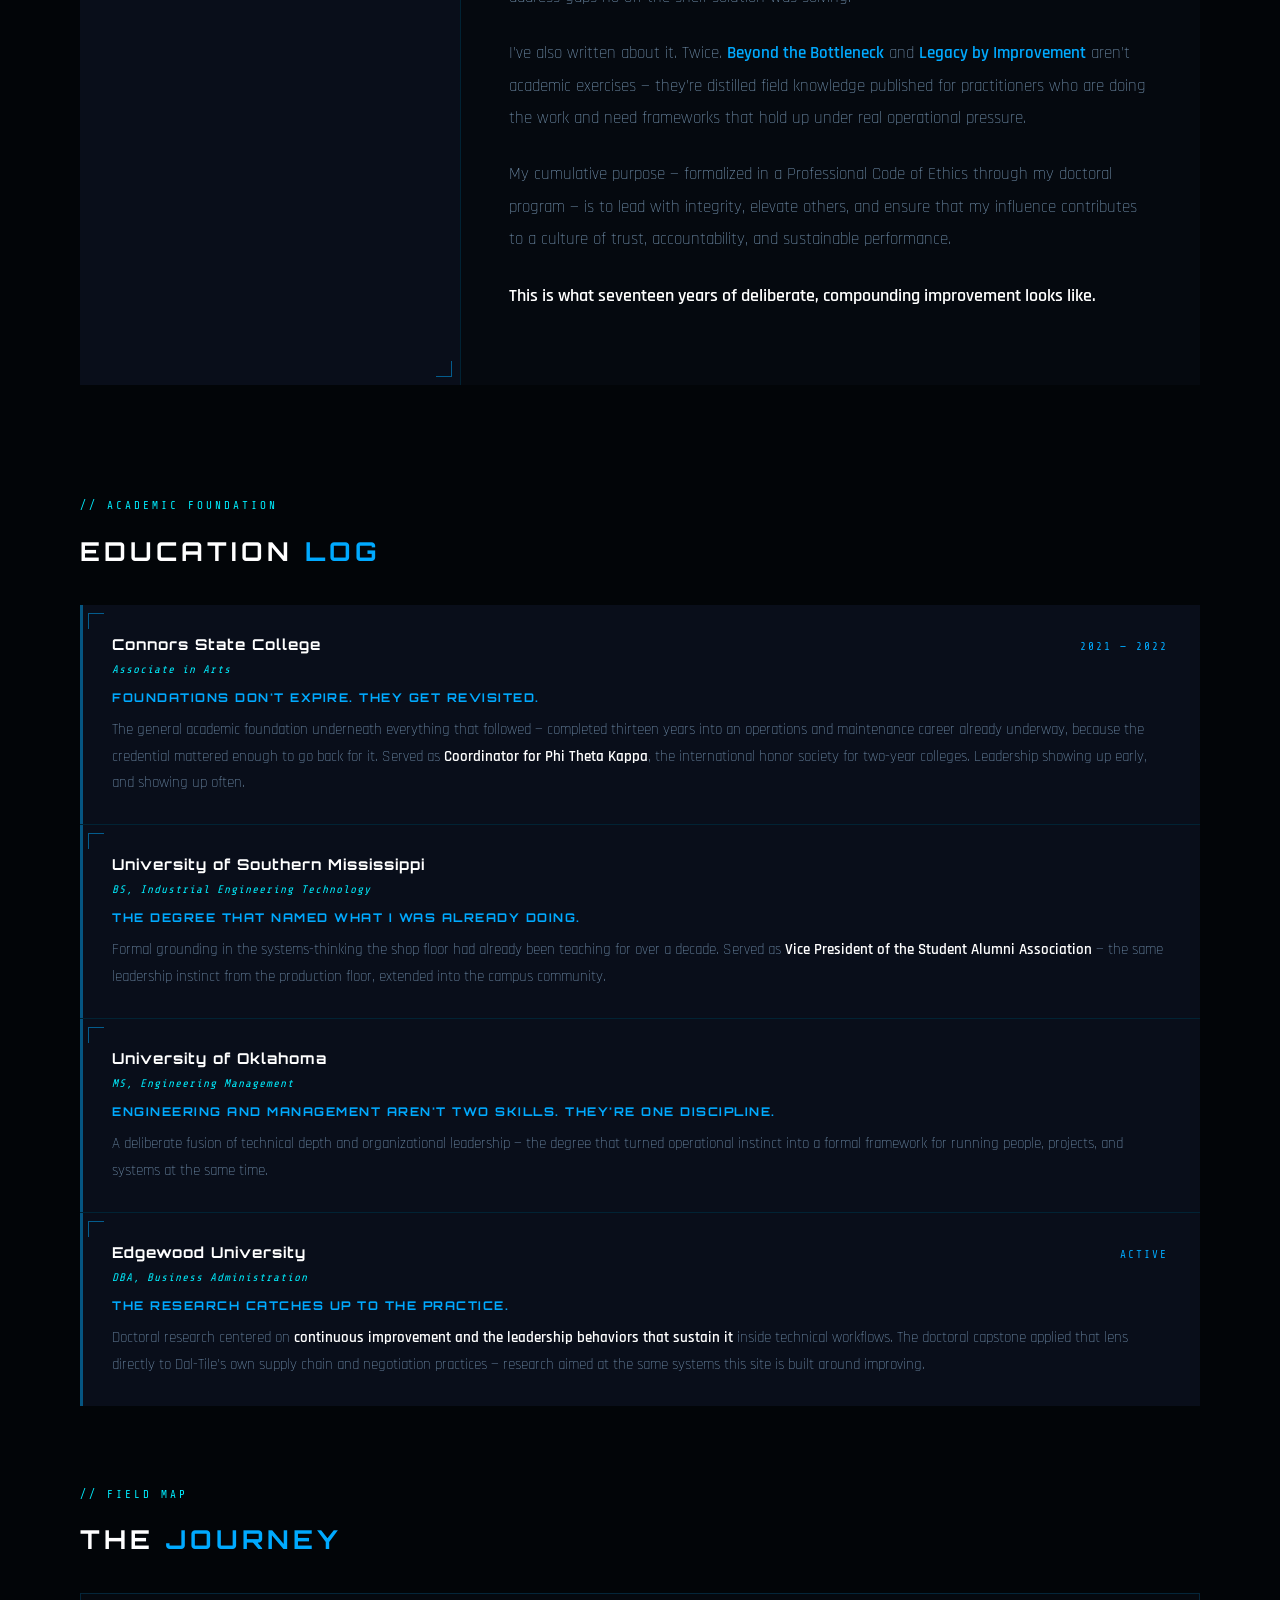
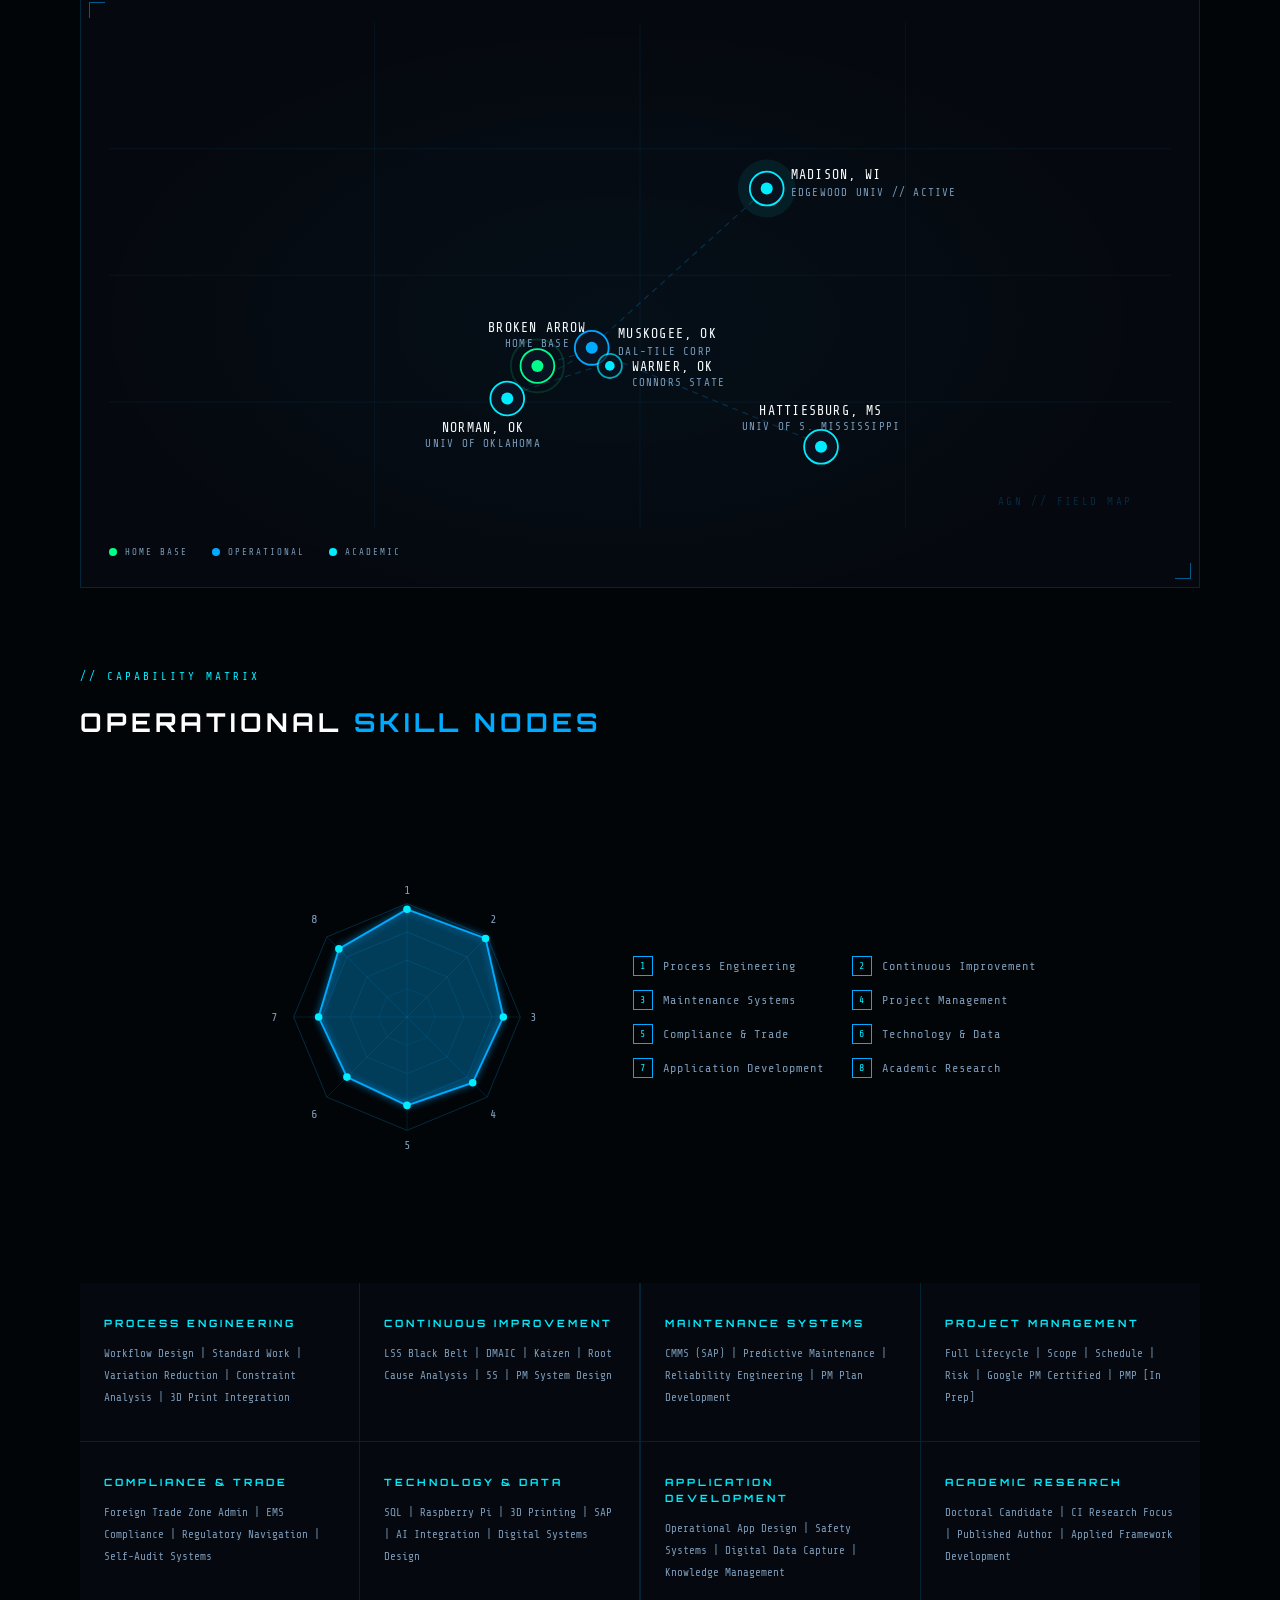
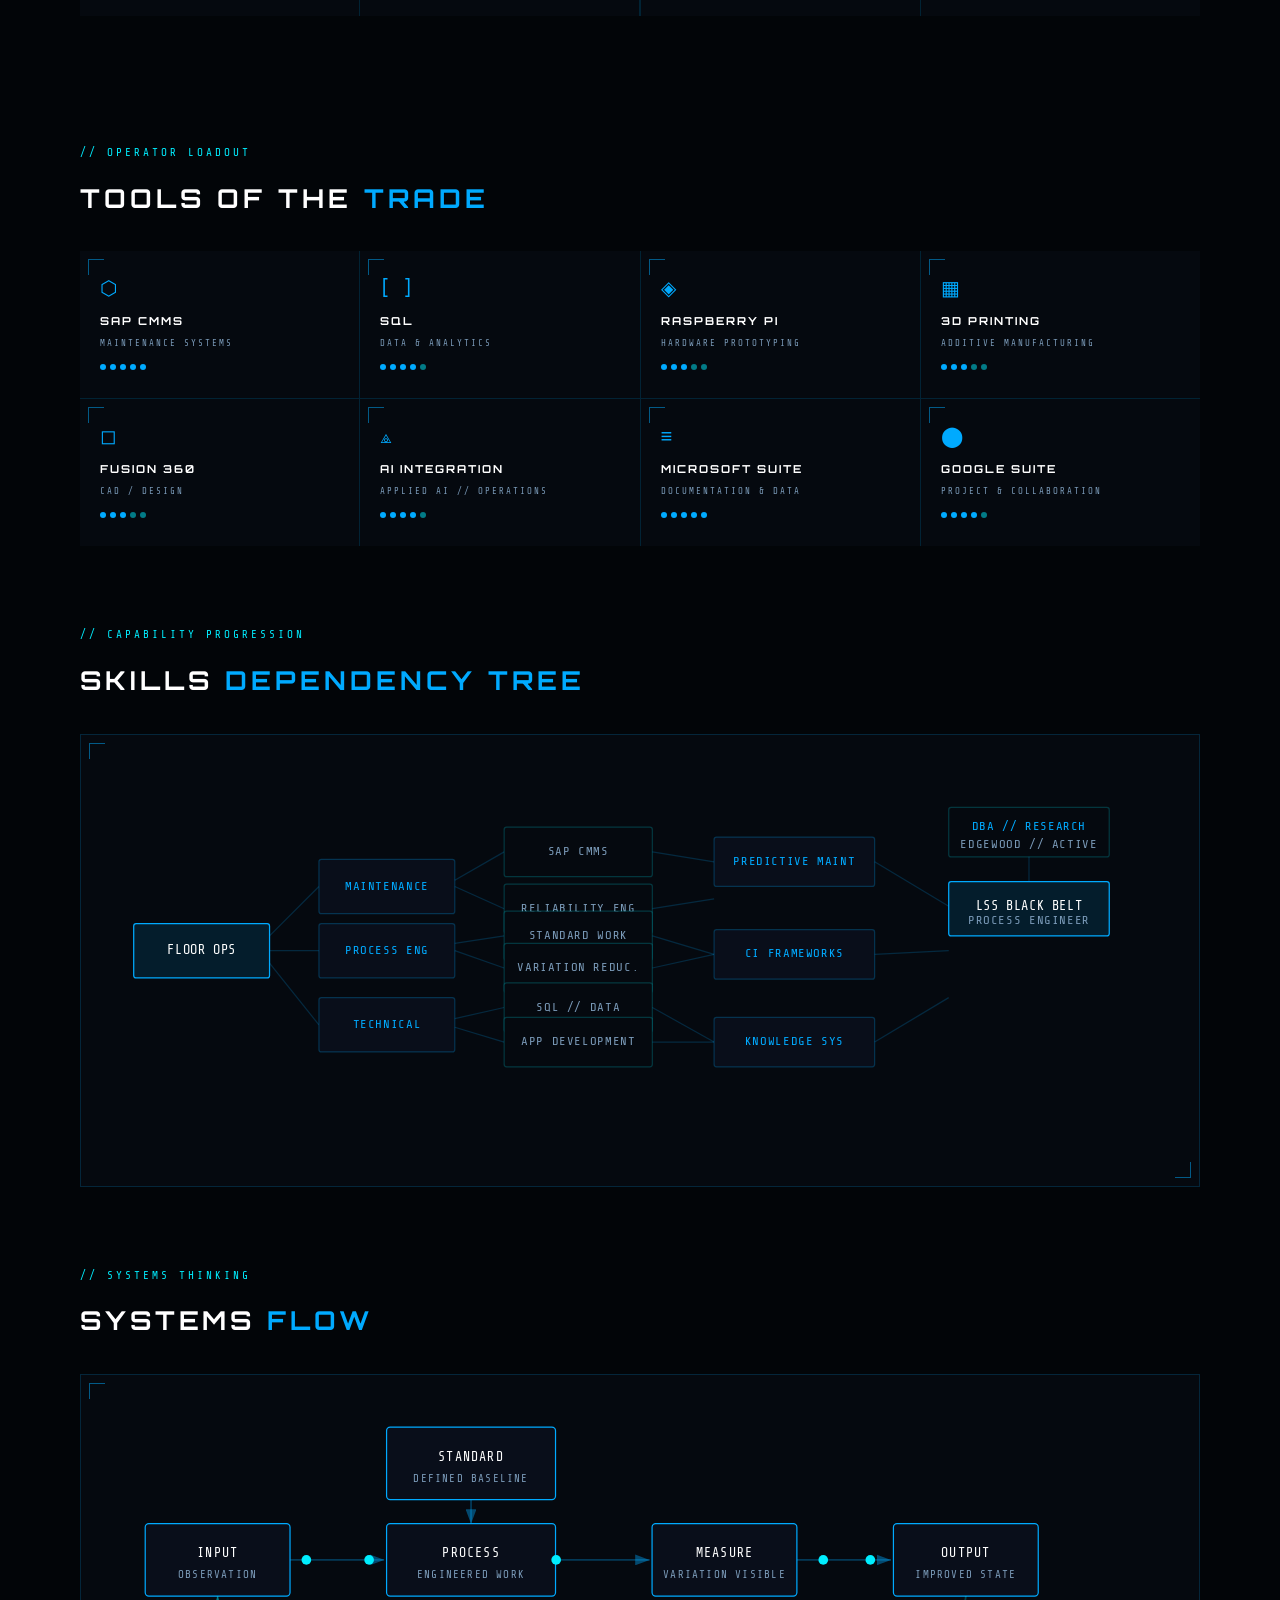
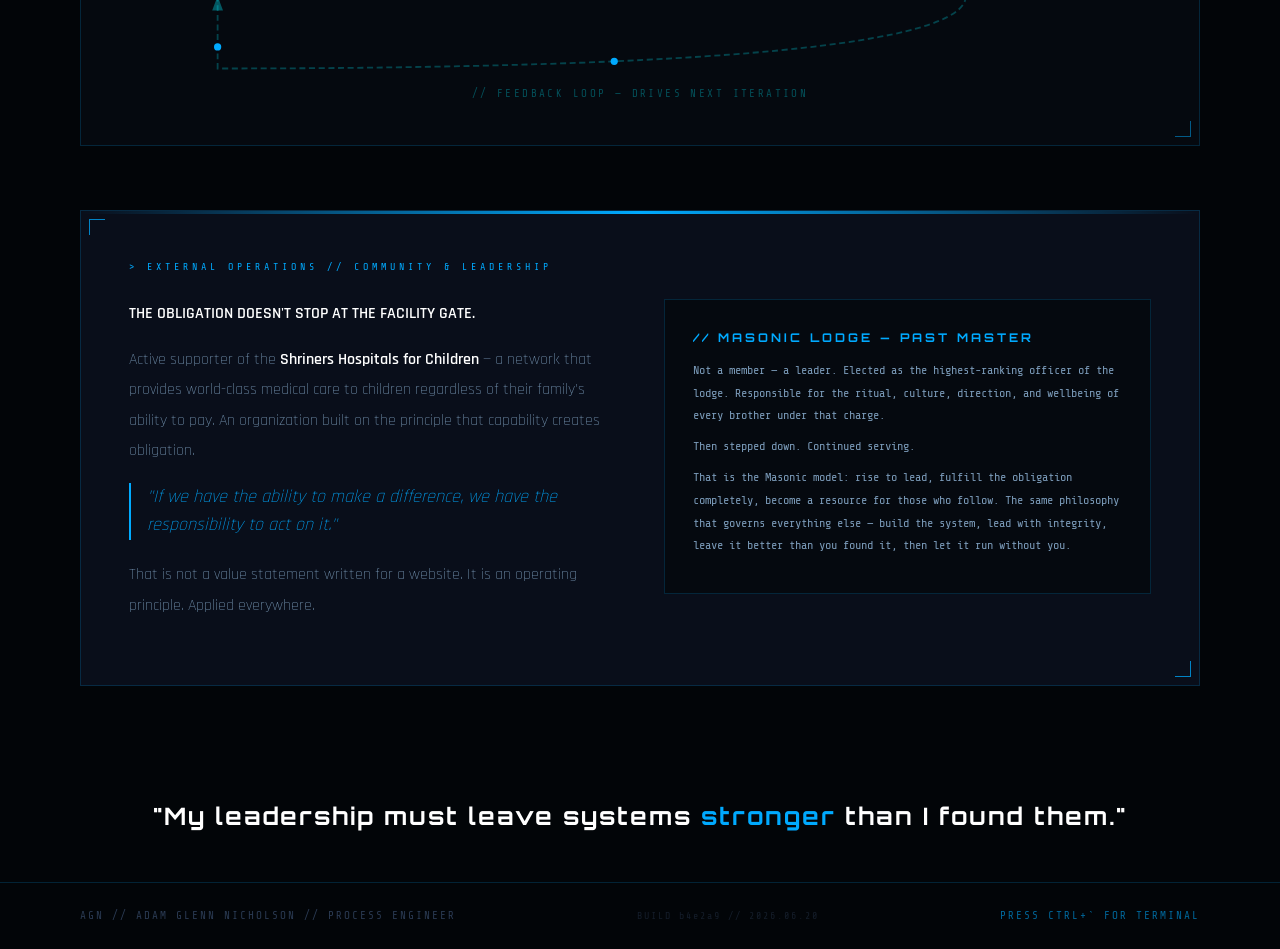
==== commit e0a36453: "Phases 1-6: full site build across technical foundation, transitions, interactivity, and content Pha" ====
--- a/about.html
+++ b/about.html
@@ -18,7 +18,32 @@
   <meta name="twitter:title" content="About — Adam Glenn Nicholson" />
   <meta name="twitter:description" content="Process engineer, doctoral candidate, Lean Six Sigma Black Belt." />
   <meta name="twitter:image" content="https://agn-portfolio.onrender.com/assets/og-image.png" />
+  <link rel="manifest" href="manifest.json" />
   <link rel="stylesheet" href="css/style.css" />
+  <script type="application/ld+json">
+  {
+    "@context": "https://schema.org",
+    "@type": "Person",
+    "name": "Adam Glenn Nicholson",
+    "jobTitle": "Process Engineer",
+    "worksFor": {
+      "@type": "Organization",
+      "name": "Dal-Tile Corporation"
+    },
+    "alumniOf": [
+      { "@type": "CollegeOrUniversity", "name": "Connors State College" },
+      { "@type": "CollegeOrUniversity", "name": "University of Southern Mississippi" },
+      { "@type": "CollegeOrUniversity", "name": "University of Oklahoma" },
+      { "@type": "CollegeOrUniversity", "name": "Edgewood University" }
+    ],
+    "sameAs": [
+      "https://www.linkedin.com/in/nicholson-adam/",
+      "https://www.amazon.com/dp/B0FTK95KY9",
+      "https://www.amazon.com/dp/B0FV8GQGXQ"
+    ],
+    "url": "https://agn-portfolio.onrender.com/"
+  }
+  </script>
   <style>
     /* ---- ABOUT PAGE SPECIFIC ---- */
     .about-grid {
@@ -369,13 +394,161 @@
     @media (max-width: 768px) {
       .edu-card { padding: 22px 20px; }
     }
+
+    /* ---- FIELD MAP (5.6) ---- */
+    .field-map-section { padding: 64px 0 16px; }
+    .field-map-wrap {
+      margin-top: 32px;
+      background: var(--dark-2);
+      border: 1px solid var(--border);
+      padding: 28px;
+      position: relative;
+      overflow: hidden;
+    }
+    .field-map-wrap::before {
+      content: '';
+      position: absolute;
+      inset: 0;
+      background: radial-gradient(ellipse at 48% 55%, rgba(0,170,255,0.04) 0%, transparent 65%);
+      pointer-events: none;
+    }
+    .field-map-svg { width: 100%; height: auto; display: block; overflow: visible; }
+    .map-grid-line { stroke: rgba(0,170,255,0.06); stroke-width: 1; }
+    .map-route { stroke: rgba(0,170,255,0.22); stroke-width: 1; stroke-dasharray: 5 4; fill: none; }
+    .map-pin-outer { fill: var(--panel); stroke-width: 1.5; }
+    .map-pin-outer.home  { stroke: var(--green); }
+    .map-pin-outer.work  { stroke: var(--blue); }
+    .map-pin-outer.edu   { stroke: var(--cyan); }
+    .map-pin-dot.home    { fill: var(--green); }
+    .map-pin-dot.work    { fill: var(--blue); }
+    .map-pin-dot.edu     { fill: var(--cyan); }
+    .map-pulse { animation: map-pulse-anim 2.5s ease-in-out infinite; transform-origin: center; }
+    @keyframes map-pulse-anim { 0%,100%{opacity:0.2;} 50%{opacity:0.6;} }
+    .map-city { font-family:'Share Tech Mono',monospace; font-size:11px; fill:var(--white); letter-spacing:1px; }
+    .map-sub  { font-family:'Share Tech Mono',monospace; font-size:9px;  fill:var(--grey);  letter-spacing:1px; }
+    .map-legend { display:flex; gap:24px; margin-top:16px; flex-wrap:wrap; }
+    .map-legend-item { font-family:var(--font-mono); font-size:9px; color:var(--grey); letter-spacing:2px; display:flex; align-items:center; gap:8px; }
+    .map-legend-dot { width:8px; height:8px; border-radius:50%; flex-shrink:0; }
+    @media (prefers-reduced-motion:reduce) { .map-pulse { animation:none!important; opacity:0.4!important; } }
+
+    /* ---- TOOLS OF THE TRADE (5.11) ---- */
+    .tools-section { padding: 64px 0 16px; }
+    .tools-grid {
+      display: grid;
+      grid-template-columns: repeat(4, 1fr);
+      gap: 1px;
+      background: var(--border);
+      margin-top: 32px;
+    }
+    .tool-card {
+      background: var(--dark-2);
+      padding: 28px 20px;
+      position: relative;
+      transition: background 0.3s;
+      display: flex;
+      flex-direction: column;
+    }
+    .tool-card:hover { background: var(--panel); }
+    .tool-card::after {
+      content:''; position:absolute; bottom:0; left:0;
+      width:0; height:2px; background:var(--cyan);
+      transition:width 0.4s ease;
+    }
+    .tool-card:hover::after { width:100%; }
+    .tool-icon {
+      font-family: var(--font-mono);
+      font-size: 20px;
+      color: var(--blue);
+      margin-bottom: 14px;
+      line-height: 1;
+    }
+    .tool-name {
+      font-family: var(--font-display);
+      font-size: 11px;
+      font-weight: 700;
+      color: var(--white);
+      letter-spacing: 2px;
+      text-transform: uppercase;
+      margin-bottom: 5px;
+    }
+    .tool-cat {
+      font-family: var(--font-mono);
+      font-size: 9px;
+      color: var(--grey);
+      letter-spacing: 2px;
+      margin-bottom: 14px;
+      flex: 1;
+    }
+    .tool-dots { display:flex; gap:4px; margin-top:auto; }
+    .tool-dot {
+      width: 6px; height: 6px;
+      border-radius: 50%;
+      background: var(--grey-dim);
+    }
+    .tool-dot.lit { background: var(--blue); }
+    .tool-dot.dim { background: var(--cyan); opacity:0.5; }
+    @media (max-width:1024px) { .tools-grid { grid-template-columns: repeat(2,1fr); } }
+    @media (max-width:600px)  { .tools-grid { grid-template-columns: 1fr; } }
+
+    /* ---- SKILLS DEPENDENCY TREE (5.8) ---- */
+    .skills-tree-section { padding: 64px 0 16px; }
+    .skills-tree-wrap {
+      margin-top: 32px;
+      background: var(--dark-2);
+      border: 1px solid var(--border);
+      padding: 28px;
+      position: relative;
+      overflow-x: auto;
+    }
+    .skills-tree-svg { width: 100%; min-width: 600px; height: auto; display: block; }
+    .tree-line   { stroke: rgba(0,170,255,0.2); stroke-width: 1; fill: none; }
+    .tree-box    { fill:var(--panel); stroke:var(--border); stroke-width:1; rx:2; }
+    .tree-box.root  { fill:rgba(0,170,255,0.12); stroke:var(--blue); }
+    .tree-box.mid   { fill:var(--panel); stroke:rgba(0,170,255,0.25); }
+    .tree-box.leaf  { fill:var(--dark-2); stroke:rgba(0,238,255,0.2); }
+    .tree-txt    { font-family:'Share Tech Mono',monospace; font-size:10px; fill:var(--grey); text-anchor:middle; dominant-baseline:middle; letter-spacing:0.5px; }
+    .tree-txt.root { fill:var(--white); font-size:11px; }
+    .tree-txt.mid  { fill:var(--blue); }
+
+    /* ---- SYSTEMS FLOW (5.7) ---- */
+    .sysflow-section { padding: 64px 0 16px; }
+    .sysflow-wrap {
+      margin-top: 32px;
+      background: var(--dark-2);
+      border: 1px solid var(--border);
+      padding: 28px;
+      position: relative;
+    }
+    .sysflow-svg { width: 100%; height: auto; display: block; overflow: visible; }
+    .sf-box    { fill:var(--panel); stroke:var(--blue); stroke-width:1; }
+    .sf-line   { stroke:rgba(0,170,255,0.3); stroke-width:1.5; fill:none; marker-end:url(#arrowhead); }
+    .sf-loop   { stroke:rgba(0,238,255,0.25); stroke-width:1.5; fill:none; stroke-dasharray:5 3; marker-end:url(#arrowhead-cyan); }
+    .sf-label  { font-family:'Share Tech Mono',monospace; font-size:11px; fill:var(--white); text-anchor:middle; dominant-baseline:middle; letter-spacing:1px; }
+    .sf-sublabel { font-family:'Share Tech Mono',monospace; font-size:9px; fill:var(--grey); text-anchor:middle; dominant-baseline:middle; letter-spacing:1px; }
+    .sf-packet { fill:var(--cyan); r:4; }
+    .sf-packet-blue { fill:var(--blue); r:3; }
+
+    /* Data packet travel animations */
+    @keyframes travel-right  { 0%{opacity:0} 5%{opacity:0.9} 90%{opacity:0.9} 100%{opacity:0} }
+    @keyframes travel-down   { 0%{opacity:0} 5%{opacity:0.9} 90%{opacity:0.9} 100%{opacity:0} }
+    .p1 { animation: travel-right 2.4s  linear infinite; }
+    .p2 { animation: travel-right 2.4s  linear infinite 0.8s; }
+    .p3 { animation: travel-right 2.4s  linear infinite 1.6s; }
+    .p4 { animation: travel-right 2.2s  linear infinite 0.4s; }
+    .p5 { animation: travel-right 2.2s  linear infinite 1.2s; }
+    .p6 { animation: travel-down  3s    linear infinite; }
+    .p7 { animation: travel-down  3s    linear infinite 1.5s; }
+    @media (prefers-reduced-motion:reduce) {
+      .sf-packet, .sf-packet-blue { animation:none!important; opacity:0!important; }
+    }
   </style>
 </head>
 <body>
 
+  <a href="#main-content" class="skip-link">Skip to main content</a>
   <div id="page-transition"></div>
   <canvas id="particle-canvas"></canvas>
-  <button id="sound-toggle">[ AUDIO: OFF ]</button>
+  <button id="sound-toggle" aria-label="Toggle audio">[ AUDIO: OFF ]</button>
 
   <!-- CURSOR -->
   <div class="cursor">
@@ -397,15 +570,26 @@
       <li><a href="experience.html">Experience</a></li>
       <li><a href="works.html">Works</a></li>
       <li><a href="ethics.html">Ethics</a></li>
+      <li class="nav-has-dropdown">
+        <a href="#" class="nav-dropdown-toggle" aria-haspopup="true" aria-expanded="false">Library</a>
+        <ul class="nav-dropdown-menu">
+          <li><a href="manifesto.html">Manifesto</a></li>
+          <li><a href="buildlog.html">Build Log</a></li>
+          <li><a href="lexicon.html">Lexicon</a></li>
+          <li><a href="origin.html">Origin</a></li>
+          <li><a href="doctrine.html">Doctrine</a></li>
+          <li><a href="reading.html">Reading</a></li>
+        </ul>
+      </li>
       <li><a href="contact.html">Contact</a></li>
     </ul>
-    <button class="nav-hamburger" id="nav-hamburger" aria-label="Toggle menu">
+    <button class="nav-hamburger" id="nav-hamburger" aria-label="Toggle navigation menu" aria-expanded="false">
       <span></span><span></span><span></span>
     </button>
     <div class="nav-status">ALL SYSTEMS OPERATIONAL</div>
   </nav>
 
-  <main class="page-wrapper">
+  <main class="page-wrapper" id="main-content">
 
     <!-- PAGE HEADER -->
     <div class="page-header">
@@ -589,6 +773,107 @@
         </div>
       </div>
 
+      <!-- FIELD MAP (5.6) -->
+      <div class="field-map-section">
+        <div class="section-label reveal">// FIELD MAP</div>
+        <div class="section-title reveal">THE <span>JOURNEY</span></div>
+        <div class="field-map-wrap reveal">
+          <div class="bracket-tl"></div>
+          <div class="bracket-br"></div>
+
+          <svg class="field-map-svg" viewBox="0 0 880 420" xmlns="http://www.w3.org/2000/svg" aria-label="Geographic journey map showing key locations">
+
+            <!-- Grid lines -->
+            <g>
+              <line class="map-grid-line" x1="0" y1="105" x2="880" y2="105"/>
+              <line class="map-grid-line" x1="0" y1="210" x2="880" y2="210"/>
+              <line class="map-grid-line" x1="0" y1="315" x2="880" y2="315"/>
+              <line class="map-grid-line" x1="220" y1="0" x2="220" y2="420"/>
+              <line class="map-grid-line" x1="440" y1="0" x2="440" y2="420"/>
+              <line class="map-grid-line" x1="660" y1="0" x2="660" y2="420"/>
+            </g>
+
+            <!-- Route lines -->
+            <!-- Home (Broken Arrow) → Muskogee (Dal-Tile) -->
+            <line class="map-route" x1="355" y1="285" x2="400" y2="272"/>
+            <!-- Muskogee → Norman (OU) -->
+            <line class="map-route" x1="400" y1="272" x2="335" y2="308"/>
+            <!-- Norman → Warner/Connors -->
+            <line class="map-route" x1="335" y1="308" x2="415" y2="282"/>
+            <!-- Oklahoma cluster → Hattiesburg (USM) -->
+            <line class="map-route" x1="400" y1="272" x2="590" y2="350"/>
+            <!-- Oklahoma cluster → Madison (Edgewood) -->
+            <line class="map-route" x1="390" y1="278" x2="545" y2="138"/>
+
+            <!-- NODE: Broken Arrow, OK (HOME) -->
+            <g transform="translate(355,285)">
+              <circle r="22" class="map-pin-outer home" opacity="0.15" class="map-pulse"/>
+              <circle r="14" class="map-pin-outer home"/>
+              <circle r="5"  class="map-pin-dot home"/>
+              <text x="0" y="-28" text-anchor="middle" class="map-city">BROKEN ARROW</text>
+              <text x="0" y="-16" text-anchor="middle" class="map-sub">HOME BASE</text>
+            </g>
+
+            <!-- NODE: Muskogee, OK (DAL-TILE) -->
+            <g transform="translate(400,270)">
+              <circle r="14" class="map-pin-outer work"/>
+              <circle r="5"  class="map-pin-dot work"/>
+              <text x="22" y="-8" text-anchor="start" class="map-city">MUSKOGEE, OK</text>
+              <text x="22" y="6"  text-anchor="start" class="map-sub">DAL-TILE CORP</text>
+            </g>
+
+            <!-- NODE: Norman, OK (OU) -->
+            <g transform="translate(330,312)">
+              <circle r="14" class="map-pin-outer edu"/>
+              <circle r="5"  class="map-pin-dot edu"/>
+              <text x="-20" y="28"  text-anchor="middle" class="map-city">NORMAN, OK</text>
+              <text x="-20" y="40"  text-anchor="middle" class="map-sub">UNIV OF OKLAHOMA</text>
+            </g>
+
+            <!-- NODE: Warner, OK (Connors State) -->
+            <g transform="translate(415,285)">
+              <circle r="10" class="map-pin-outer edu" opacity="0.7"/>
+              <circle r="4"  class="map-pin-dot edu"/>
+              <text x="18" y="4"   text-anchor="start" class="map-city">WARNER, OK</text>
+              <text x="18" y="17"  text-anchor="start" class="map-sub">CONNORS STATE</text>
+            </g>
+
+            <!-- NODE: Hattiesburg, MS (USM) -->
+            <g transform="translate(590,352)">
+              <circle r="14" class="map-pin-outer edu"/>
+              <circle r="5"  class="map-pin-dot edu"/>
+              <text x="0" y="-26" text-anchor="middle" class="map-city">HATTIESBURG, MS</text>
+              <text x="0" y="-14" text-anchor="middle" class="map-sub">UNIV OF S. MISSISSIPPI</text>
+            </g>
+
+            <!-- NODE: Madison, WI (Edgewood) — active pulse -->
+            <g transform="translate(545,138)">
+              <circle r="24" fill="rgba(0,238,255,0.08)" class="map-pulse"/>
+              <circle r="14" class="map-pin-outer edu" stroke="var(--cyan)"/>
+              <circle r="5"  fill="var(--cyan)"/>
+              <text x="20" y="-8"  text-anchor="start" class="map-city">MADISON, WI</text>
+              <text x="20" y="6"   text-anchor="start" class="map-sub">EDGEWOOD UNIV // ACTIVE</text>
+            </g>
+
+            <!-- Compass label -->
+            <text x="848" y="400" text-anchor="end" style="font-family:'Share Tech Mono',monospace;font-size:9px;fill:rgba(0,170,255,0.2);letter-spacing:2px;">AGN // FIELD MAP</text>
+
+          </svg>
+
+          <div class="map-legend">
+            <div class="map-legend-item">
+              <div class="map-legend-dot" style="background:var(--green);"></div>HOME BASE
+            </div>
+            <div class="map-legend-item">
+              <div class="map-legend-dot" style="background:var(--blue);"></div>OPERATIONAL
+            </div>
+            <div class="map-legend-item">
+              <div class="map-legend-dot" style="background:var(--cyan);"></div>ACADEMIC
+            </div>
+          </div>
+        </div>
+      </div><!-- end field-map-section -->
+
       <!-- SKILL NODES -->
       <div class="skills-section">
         <div class="section-label reveal">// CAPABILITY MATRIX</div>
@@ -702,6 +987,261 @@
         </div>
       </div>
 
+      <!-- TOOLS OF THE TRADE (5.11) -->
+      <div class="tools-section">
+        <div class="section-label reveal">// OPERATOR LOADOUT</div>
+        <div class="section-title reveal">TOOLS OF THE <span>TRADE</span></div>
+        <div class="tools-grid">
+          <div class="tool-card reveal">
+            <div class="bracket-tl"></div>
+            <div class="tool-icon">⬡</div>
+            <div class="tool-name">SAP CMMS</div>
+            <div class="tool-cat">MAINTENANCE SYSTEMS</div>
+            <div class="tool-dots">
+              <div class="tool-dot lit"></div><div class="tool-dot lit"></div>
+              <div class="tool-dot lit"></div><div class="tool-dot lit"></div><div class="tool-dot lit"></div>
+            </div>
+          </div>
+          <div class="tool-card reveal">
+            <div class="bracket-tl"></div>
+            <div class="tool-icon">[ ]</div>
+            <div class="tool-name">SQL</div>
+            <div class="tool-cat">DATA &amp; ANALYTICS</div>
+            <div class="tool-dots">
+              <div class="tool-dot lit"></div><div class="tool-dot lit"></div>
+              <div class="tool-dot lit"></div><div class="tool-dot lit"></div><div class="tool-dot dim"></div>
+            </div>
+          </div>
+          <div class="tool-card reveal">
+            <div class="bracket-tl"></div>
+            <div class="tool-icon">◈</div>
+            <div class="tool-name">Raspberry Pi</div>
+            <div class="tool-cat">HARDWARE PROTOTYPING</div>
+            <div class="tool-dots">
+              <div class="tool-dot lit"></div><div class="tool-dot lit"></div>
+              <div class="tool-dot lit"></div><div class="tool-dot dim"></div><div class="tool-dot dim"></div>
+            </div>
+          </div>
+          <div class="tool-card reveal">
+            <div class="bracket-tl"></div>
+            <div class="tool-icon">▦</div>
+            <div class="tool-name">3D Printing</div>
+            <div class="tool-cat">ADDITIVE MANUFACTURING</div>
+            <div class="tool-dots">
+              <div class="tool-dot lit"></div><div class="tool-dot lit"></div>
+              <div class="tool-dot lit"></div><div class="tool-dot dim"></div><div class="tool-dot dim"></div>
+            </div>
+          </div>
+          <div class="tool-card reveal">
+            <div class="bracket-tl"></div>
+            <div class="tool-icon">◻</div>
+            <div class="tool-name">Fusion 360</div>
+            <div class="tool-cat">CAD / DESIGN</div>
+            <div class="tool-dots">
+              <div class="tool-dot lit"></div><div class="tool-dot lit"></div>
+              <div class="tool-dot lit"></div><div class="tool-dot dim"></div><div class="tool-dot dim"></div>
+            </div>
+          </div>
+          <div class="tool-card reveal">
+            <div class="bracket-tl"></div>
+            <div class="tool-icon">⟁</div>
+            <div class="tool-name">AI Integration</div>
+            <div class="tool-cat">APPLIED AI // OPERATIONS</div>
+            <div class="tool-dots">
+              <div class="tool-dot lit"></div><div class="tool-dot lit"></div>
+              <div class="tool-dot lit"></div><div class="tool-dot lit"></div><div class="tool-dot dim"></div>
+            </div>
+          </div>
+          <div class="tool-card reveal">
+            <div class="bracket-tl"></div>
+            <div class="tool-icon">≡</div>
+            <div class="tool-name">Microsoft Suite</div>
+            <div class="tool-cat">DOCUMENTATION &amp; DATA</div>
+            <div class="tool-dots">
+              <div class="tool-dot lit"></div><div class="tool-dot lit"></div>
+              <div class="tool-dot lit"></div><div class="tool-dot lit"></div><div class="tool-dot lit"></div>
+            </div>
+          </div>
+          <div class="tool-card reveal">
+            <div class="bracket-tl"></div>
+            <div class="tool-icon">⬤</div>
+            <div class="tool-name">Google Suite</div>
+            <div class="tool-cat">PROJECT &amp; COLLABORATION</div>
+            <div class="tool-dots">
+              <div class="tool-dot lit"></div><div class="tool-dot lit"></div>
+              <div class="tool-dot lit"></div><div class="tool-dot lit"></div><div class="tool-dot dim"></div>
+            </div>
+          </div>
+        </div>
+      </div><!-- end tools-section -->
+
+      <!-- SKILLS DEPENDENCY TREE (5.8) -->
+      <div class="skills-tree-section">
+        <div class="section-label reveal">// CAPABILITY PROGRESSION</div>
+        <div class="section-title reveal">SKILLS <span>DEPENDENCY TREE</span></div>
+        <div class="skills-tree-wrap reveal">
+          <div class="bracket-tl"></div>
+          <div class="bracket-br"></div>
+          <svg class="skills-tree-svg" viewBox="0 0 860 320" xmlns="http://www.w3.org/2000/svg" aria-label="Skills dependency tree showing capability progression">
+
+            <!-- ROOT -->
+            <rect x="20" y="130" width="110" height="44" class="tree-box root" rx="2"/>
+            <text x="75" y="152" class="tree-txt root">FLOOR OPS</text>
+
+            <!-- LEVEL 1 LINES from root -->
+            <line class="tree-line" x1="130" y1="140" x2="170" y2="100"/>
+            <line class="tree-line" x1="130" y1="152" x2="170" y2="152"/>
+            <line class="tree-line" x1="130" y1="162" x2="170" y2="212"/>
+
+            <!-- L1: MAINTENANCE -->
+            <rect x="170" y="78" width="110" height="44" class="tree-box mid" rx="2"/>
+            <text x="225" y="100" class="tree-txt mid">MAINTENANCE</text>
+
+            <!-- L1: PROCESS ENG -->
+            <rect x="170" y="130" width="110" height="44" class="tree-box mid" rx="2"/>
+            <text x="225" y="152" class="tree-txt mid">PROCESS ENG</text>
+
+            <!-- L1: TECHNICAL -->
+            <rect x="170" y="190" width="110" height="44" class="tree-box mid" rx="2"/>
+            <text x="225" y="212" class="tree-txt mid">TECHNICAL</text>
+
+            <!-- LEVEL 2 from MAINTENANCE -->
+            <line class="tree-line" x1="280" y1="95"  x2="320" y2="72"/>
+            <line class="tree-line" x1="280" y1="100" x2="320" y2="118"/>
+            <rect x="320" y="52"  width="120" height="40" class="tree-box leaf" rx="2"/>
+            <text x="380" y="72"  class="tree-txt">SAP CMMS</text>
+            <rect x="320" y="98"  width="120" height="40" class="tree-box leaf" rx="2"/>
+            <text x="380" y="118" class="tree-txt">RELIABILITY ENG</text>
+
+            <!-- LEVEL 2 from PROCESS ENG -->
+            <line class="tree-line" x1="280" y1="146" x2="320" y2="140"/>
+            <line class="tree-line" x1="280" y1="152" x2="320" y2="166"/>
+            <rect x="320" y="120" width="120" height="40" class="tree-box leaf" rx="2"/>
+            <text x="380" y="140" class="tree-txt">STANDARD WORK</text>
+            <rect x="320" y="146" width="120" height="40" class="tree-box leaf" rx="2"/>
+            <text x="380" y="166" class="tree-txt">VARIATION REDUC.</text>
+
+            <!-- LEVEL 2 from TECHNICAL -->
+            <line class="tree-line" x1="280" y1="207" x2="320" y2="198"/>
+            <line class="tree-line" x1="280" y1="214" x2="320" y2="226"/>
+            <rect x="320" y="178" width="120" height="40" class="tree-box leaf" rx="2"/>
+            <text x="380" y="198" class="tree-txt">SQL // DATA</text>
+            <rect x="320" y="206" width="120" height="40" class="tree-box leaf" rx="2"/>
+            <text x="380" y="226" class="tree-txt">APP DEVELOPMENT</text>
+
+            <!-- LEVEL 3: converge lines to higher capabilities -->
+            <line class="tree-line" x1="440" y1="72"  x2="490" y2="80"/>
+            <line class="tree-line" x1="440" y1="118" x2="490" y2="110"/>
+            <line class="tree-line" x1="440" y1="140" x2="490" y2="155"/>
+            <line class="tree-line" x1="440" y1="166" x2="490" y2="155"/>
+            <line class="tree-line" x1="440" y1="198" x2="490" y2="226"/>
+            <line class="tree-line" x1="440" y1="226" x2="490" y2="226"/>
+
+            <!-- L3 nodes -->
+            <rect x="490" y="60"  width="130" height="40" class="tree-box mid" rx="2"/>
+            <text x="555" y="80"  class="tree-txt mid">PREDICTIVE MAINT</text>
+            <rect x="490" y="135" width="130" height="40" class="tree-box mid" rx="2"/>
+            <text x="555" y="155" class="tree-txt mid">CI FRAMEWORKS</text>
+            <rect x="490" y="206" width="130" height="40" class="tree-box mid" rx="2"/>
+            <text x="555" y="226" class="tree-txt mid">KNOWLEDGE SYS</text>
+
+            <!-- LEVEL 4 convergence -->
+            <line class="tree-line" x1="620" y1="80"  x2="680" y2="116"/>
+            <line class="tree-line" x1="620" y1="155" x2="680" y2="152"/>
+            <line class="tree-line" x1="620" y1="226" x2="680" y2="190"/>
+
+            <!-- Final: PROCESS ENGINEER -->
+            <rect x="680" y="96"  width="130" height="44" class="tree-box root" rx="2"/>
+            <text x="745" y="116" class="tree-txt root" font-size="10">LSS BLACK BELT</text>
+            <text x="745" y="128" class="tree-txt" font-size="9" fill="rgba(0,170,255,0.6)">PROCESS ENGINEER</text>
+
+            <!-- DBA branch up -->
+            <line class="tree-line" x1="745" y1="96"  x2="745" y2="60"/>
+            <rect x="680" y="36"  width="130" height="40" class="tree-box leaf" rx="2"/>
+            <text x="745" y="52"  class="tree-txt mid">DBA // RESEARCH</text>
+            <text x="745" y="66"  class="tree-txt" font-size="9">EDGEWOOD // ACTIVE</text>
+
+          </svg>
+        </div>
+      </div><!-- end skills-tree-section -->
+
+      <!-- SYSTEMS FLOW DIAGRAM (5.7) -->
+      <div class="sysflow-section">
+        <div class="section-label reveal">// SYSTEMS THINKING</div>
+        <div class="section-title reveal">SYSTEMS <span>FLOW</span></div>
+        <div class="sysflow-wrap reveal">
+          <div class="bracket-tl"></div>
+          <div class="bracket-br"></div>
+          <svg class="sysflow-svg" viewBox="0 0 880 260" xmlns="http://www.w3.org/2000/svg" aria-label="Systems flow diagram showing operational process nodes">
+            <defs>
+              <marker id="arrowhead" markerWidth="8" markerHeight="6" refX="8" refY="3" orient="auto">
+                <polygon points="0 0, 8 3, 0 6" fill="rgba(0,170,255,0.4)"/>
+              </marker>
+              <marker id="arrowhead-cyan" markerWidth="8" markerHeight="6" refX="8" refY="3" orient="auto">
+                <polygon points="0 0, 8 3, 0 6" fill="rgba(0,238,255,0.35)"/>
+              </marker>
+            </defs>
+
+            <!-- NODE: INPUT -->
+            <rect x="30"  y="100" width="120" height="60" class="sf-box" rx="3"/>
+            <text x="90"  y="125" class="sf-label">INPUT</text>
+            <text x="90"  y="143" class="sf-sublabel">OBSERVATION</text>
+
+            <!-- INPUT → PROCESS -->
+            <line class="sf-line" x1="150" y1="130" x2="228" y2="130"/>
+            <!-- Packets on INPUT→PROCESS -->
+            <circle class="sf-packet p1"><animateMotion dur="2.4s" repeatCount="indefinite" path="M150,130 L228,130"/></circle>
+            <circle class="sf-packet p2"><animateMotion dur="2.4s" repeatCount="indefinite" begin="0.8s" path="M150,130 L228,130"/></circle>
+
+            <!-- NODE: STANDARD (top) -->
+            <rect x="230" y="20"  width="140" height="60" class="sf-box" rx="3" stroke="var(--cyan)"/>
+            <text x="300" y="45"  class="sf-label">STANDARD</text>
+            <text x="300" y="63"  class="sf-sublabel">DEFINED BASELINE</text>
+
+            <!-- STANDARD → PROCESS (down) -->
+            <line class="sf-line" x1="300" y1="80"  x2="300" y2="100"/>
+
+            <!-- NODE: PROCESS -->
+            <rect x="230" y="100" width="140" height="60" class="sf-box" rx="3"/>
+            <text x="300" y="125" class="sf-label">PROCESS</text>
+            <text x="300" y="143" class="sf-sublabel">ENGINEERED WORK</text>
+
+            <!-- PROCESS → MEASURE -->
+            <line class="sf-line" x1="370" y1="130" x2="448" y2="130"/>
+            <circle class="sf-packet p3"><animateMotion dur="2.4s" repeatCount="indefinite" begin="0.4s" path="M370,130 L448,130"/></circle>
+
+            <!-- NODE: MEASURE -->
+            <rect x="450" y="100" width="120" height="60" class="sf-box" rx="3"/>
+            <text x="510" y="125" class="sf-label">MEASURE</text>
+            <text x="510" y="143" class="sf-sublabel">VARIATION VISIBLE</text>
+
+            <!-- MEASURE → OUTPUT -->
+            <line class="sf-line" x1="570" y1="130" x2="648" y2="130"/>
+            <circle class="sf-packet p4"><animateMotion dur="2.2s" repeatCount="indefinite" path="M570,130 L648,130"/></circle>
+            <circle class="sf-packet p5"><animateMotion dur="2.2s" repeatCount="indefinite" begin="1.1s" path="M570,130 L648,130"/></circle>
+
+            <!-- NODE: OUTPUT -->
+            <rect x="650" y="100" width="120" height="60" class="sf-box" rx="3" stroke="var(--green)"/>
+            <text x="710" y="125" class="sf-label" fill="var(--green)">OUTPUT</text>
+            <text x="710" y="143" class="sf-sublabel">IMPROVED STATE</text>
+
+            <!-- FEEDBACK LOOP: OUTPUT → bottom → INPUT -->
+            <path class="sf-loop" d="M710,160 Q710,220 90,220 Q90,160 90,160"/>
+            <!-- Packets on feedback loop -->
+            <circle class="sf-packet-blue p6" fill="var(--blue)">
+              <animateMotion dur="3s" repeatCount="indefinite" path="M710,160 Q710,220 90,220 Q90,160 90,160"/>
+            </circle>
+            <circle class="sf-packet-blue p7" fill="var(--blue)">
+              <animateMotion dur="3s" repeatCount="indefinite" begin="1.5s" path="M710,160 Q710,220 90,220 Q90,160 90,160"/>
+            </circle>
+
+            <!-- Labels -->
+            <text x="440" y="244" text-anchor="middle" style="font-family:'Share Tech Mono',monospace;font-size:9px;fill:rgba(0,238,255,0.3);letter-spacing:2px;">// FEEDBACK LOOP — DRIVES NEXT ITERATION</text>
+
+          </svg>
+        </div>
+      </div><!-- end sysflow-section -->
+
       <!-- COMMUNITY SECTION -->
       <div class="community-section reveal">
         <div class="bracket-tl"></div>
@@ -735,6 +1275,7 @@
     <!-- FOOTER -->
     <footer>
       <div class="footer-left">AGN // ADAM GLENN NICHOLSON // PROCESS ENGINEER</div>
+      <div class="footer-build">BUILD b4e2a9 // 2026.06.20</div>
       <div class="footer-right">PRESS CTRL+` FOR TERMINAL</div>
     </footer>
 
@@ -745,7 +1286,7 @@
     <div class="terminal-window">
       <div class="terminal-titlebar">
         <span>AGN // SECURE TERMINAL</span>
-        <button class="terminal-close" id="terminal-close-btn">[ CLOSE ]</button>
+        <button class="terminal-close" id="terminal-close-btn" aria-label="Close terminal">[ CLOSE ]</button>
       </div>
       <div class="terminal-body" id="terminal-body">
         <div class="terminal-output">AGN TERMINAL v1.0 // TYPE 'help' FOR COMMANDS</div>
@@ -753,7 +1294,7 @@
       </div>
       <div class="terminal-input-row">
         <span class="terminal-prompt">AGN://&gt;</span>
-        <input type="text" id="terminal-input" autocomplete="off" spellcheck="false" />
+        <input type="text" id="terminal-input" autocomplete="off" spellcheck="false" aria-label="Terminal command input" />
       </div>
     </div>
   </div>
@@ -772,11 +1313,11 @@
         </div>
       </div>
       <div class="chat-input-row">
-        <input type="text" id="chat-input" placeholder="> ENTER QUERY..." />
+        <input type="text" id="chat-input" placeholder="> ENTER QUERY..." aria-label="Chat message input" />
         <button class="chat-send" id="chat-send">SEND</button>
       </div>
     </div>
-    <button class="chat-toggle" id="chat-toggle">⬡</button>
+    <button class="chat-toggle" id="chat-toggle" aria-label="Toggle chat">⬡</button>
   </div>
 
   <script src="js/particles.js"></script>
--- a/css/style.css
+++ b/css/style.css
@@ -41,6 +41,56 @@
   --font-body:    'Rajdhani', sans-serif;
 }
 
+/* --- CUSTOM SCROLLBAR --- */
+::-webkit-scrollbar { width: 6px; height: 6px; }
+::-webkit-scrollbar-track { background: var(--dark); }
+::-webkit-scrollbar-thumb { background: var(--blue-dim); border-radius: 0; }
+::-webkit-scrollbar-thumb:hover { background: var(--blue); }
+
+/* --- TEXT SELECTION --- */
+::selection {
+  background: rgba(0, 170, 255, 0.22);
+  color: var(--white);
+}
+
+/* --- SKIP LINK --- */
+.skip-link {
+  position: absolute;
+  top: -100%;
+  left: 0;
+  background: var(--blue);
+  color: var(--dark);
+  padding: 12px 24px;
+  font-family: var(--font-mono);
+  font-size: 12px;
+  letter-spacing: 2px;
+  text-transform: uppercase;
+  z-index: 9999999;
+  text-decoration: none;
+  transition: top 0.2s;
+}
+
+.skip-link:focus {
+  top: 0;
+  color: var(--dark);
+}
+
+/* --- FOCUS VISIBLE --- */
+:focus-visible {
+  outline: 2px solid var(--blue);
+  outline-offset: 3px;
+}
+
+.btn:focus-visible {
+  outline-color: var(--cyan);
+  box-shadow: 0 0 0 4px rgba(0,238,255,0.15), 0 0 20px rgba(0,170,255,0.4);
+}
+
+a:focus-visible {
+  outline-color: var(--cyan);
+  outline-offset: 4px;
+}
+
 /* --- RESET & BASE --- */
 *, *::before, *::after {
   box-sizing: border-box;
@@ -149,6 +199,92 @@
   z-index: 0;
 }
 
+/* --- NAV LIBRARY DROPDOWN --- */
+.nav-has-dropdown { position: relative; }
+
+.nav-has-dropdown > a::after {
+  content: ' ▾';
+  font-size: 8px;
+  opacity: 0.55;
+  letter-spacing: 0;
+}
+
+.nav-dropdown-menu {
+  position: absolute;
+  top: calc(100% + 16px);
+  left: 50%;
+  transform: translateX(-50%) translateY(-4px);
+  background: rgba(2,5,8,0.98);
+  border: 1px solid var(--border);
+  backdrop-filter: blur(16px);
+  list-style: none;
+  padding: 8px 0;
+  min-width: 148px;
+  z-index: 10001;
+  opacity: 0;
+  pointer-events: none;
+  transition: opacity 0.18s ease, transform 0.18s ease;
+}
+
+.nav-has-dropdown:hover .nav-dropdown-menu,
+.nav-has-dropdown:focus-within .nav-dropdown-menu {
+  opacity: 1;
+  pointer-events: all;
+  transform: translateX(-50%) translateY(0);
+}
+
+.nav-dropdown-menu li a {
+  display: block;
+  padding: 10px 20px;
+  font-family: var(--font-mono);
+  font-size: 10px;
+  color: var(--grey);
+  letter-spacing: 2px;
+  text-transform: uppercase;
+  white-space: nowrap;
+  transition: color 0.2s, background 0.2s;
+}
+
+.nav-dropdown-menu li a:hover,
+.nav-dropdown-menu li a.active {
+  color: var(--blue);
+  background: rgba(0,170,255,0.06);
+}
+
+/* Highlight Library toggle when on a library page */
+.nav-has-dropdown:has(.nav-dropdown-menu .active) > a {
+  color: var(--blue) !important;
+  text-shadow: 0 0 12px rgba(0,170,255,0.6);
+}
+.nav-has-dropdown:has(.nav-dropdown-menu .active) > a::before { opacity: 1 !important; }
+
+/* Mobile: Library items appear inline in hamburger */
+@media (max-width: 880px) {
+  .nav-has-dropdown > a {
+    color: var(--grey-dim) !important;
+    font-size: 9px !important;
+    letter-spacing: 3px !important;
+    pointer-events: none;
+    border-top: 1px solid rgba(0,170,255,0.08);
+    padding-left: 24px;
+  }
+  .nav-has-dropdown > a::after { display: none; }
+  .nav-has-dropdown > a::before { display: none !important; }
+
+  .nav-dropdown-menu {
+    position: static;
+    opacity: 1 !important;
+    pointer-events: all !important;
+    transform: none !important;
+    background: transparent;
+    border: none;
+    backdrop-filter: none;
+    padding: 0;
+    min-width: unset;
+    transition: none !important;
+  }
+}
+
 /* --- NAV --- */
 nav {
   position: fixed;
@@ -173,6 +309,12 @@
   letter-spacing: 3px;
   text-transform: uppercase;
   text-shadow: 0 0 20px rgba(0,170,255,0.5);
+  animation: logoBreath 3s ease-in-out infinite;
+}
+
+@keyframes logoBreath {
+  0%, 100% { text-shadow: 0 0 20px rgba(0,170,255,0.5); }
+  50%       { text-shadow: 0 0 30px rgba(0,170,255,1), 0 0 60px rgba(0,170,255,0.35); }
 }
 
 .nav-logo span { color: var(--grey); font-weight: 400; }
@@ -562,6 +704,14 @@
   font-size: 11px;
   color: var(--grey-dim);
   letter-spacing: 2px;
+}
+
+footer .footer-build {
+  font-family: var(--font-mono);
+  font-size: 10px;
+  color: var(--grey-dim);
+  letter-spacing: 2px;
+  opacity: 0.45;
 }
 
 footer .footer-right {
@@ -1092,44 +1242,47 @@
   inset: 0;
   z-index: 1000000;
   background: var(--dark);
-  opacity: 1;
+  opacity: 0.4;
   pointer-events: none;
-  transition: opacity 0.2s ease;
+  transition: opacity 0.22s cubic-bezier(.4,0,.2,1);
 }
 
 #page-transition::after {
   content: '';
   position: absolute;
   top: -6px; left: 0;
-  width: 100%; height: 5px;
+  width: 100%; height: 6px;
   background: linear-gradient(90deg, transparent, var(--cyan) 15%, #ffffff 50%, var(--blue) 85%, transparent);
-  box-shadow: 0 0 26px var(--cyan), 0 0 55px var(--blue);
+  box-shadow: 0 0 30px var(--cyan), 0 0 60px var(--blue);
   opacity: 0;
 }
 
+/* Entry: fade semi-transparent overlay to nothing */
 #page-transition.revealed {
   opacity: 0;
-  transition: opacity 0.3s cubic-bezier(.4,0,.2,1);
-}
-
+}
+
+/* Scan line sweeps over already-visible content */
 #page-transition.revealed::after {
-  animation: scanSweepDown 0.4s cubic-bezier(.4,0,.2,1) forwards;
-}
-
+  animation: scanSweepDown 0.35s cubic-bezier(.4,0,.2,1) forwards;
+}
+
+/* Exit: brief energy pulse — not a blackout */
 #page-transition.flash {
-  animation: clickFlash 0.2s ease;
+  animation: exitFlash 0.12s ease forwards;
+  transition: none;
 }
 
 @keyframes scanSweepDown {
   0%   { top: -6px; opacity: 1; }
-  80%  { opacity: 1; }
+  70%  { opacity: 1; }
   100% { top: 100%; opacity: 0; }
 }
 
-@keyframes clickFlash {
-  0%   { background: var(--dark); }
-  18%  { background: var(--cyan); box-shadow: inset 0 0 120px rgba(0,238,255,0.6); }
-  100% { background: var(--dark); box-shadow: none; }
+@keyframes exitFlash {
+  0%   { opacity: 0; box-shadow: none; }
+  25%  { opacity: 0.88; box-shadow: inset 0 0 120px rgba(0,238,255,0.6), inset 0 0 240px rgba(0,170,255,0.3); }
+  100% { opacity: 0.65; box-shadow: none; }
 }
 
 @media (prefers-reduced-motion: reduce) {
@@ -1205,4 +1358,298 @@
 
 @media (max-width: 600px) {
   .radar-legend { grid-template-columns: 1fr; }
-}+}
+
+/* ============================================================
+   CIRCUIT-TRACE BRACKET ANIMATION (3.7)
+   Brackets scale in from their corner when card scrolls into view
+   ============================================================ */
+.reveal .bracket-tl { transform: scale(0.3); transform-origin: top left; opacity: 0; transition: opacity 0.45s ease 0.2s, transform 0.45s cubic-bezier(.34,1.56,.64,1) 0.2s; }
+.reveal .bracket-tr { transform: scale(0.3); transform-origin: top right; opacity: 0; transition: opacity 0.45s ease 0.25s, transform 0.45s cubic-bezier(.34,1.56,.64,1) 0.25s; }
+.reveal .bracket-bl { transform: scale(0.3); transform-origin: bottom left; opacity: 0; transition: opacity 0.45s ease 0.3s, transform 0.45s cubic-bezier(.34,1.56,.64,1) 0.3s; }
+.reveal .bracket-br { transform: scale(0.3); transform-origin: bottom right; opacity: 0; transition: opacity 0.45s ease 0.35s, transform 0.45s cubic-bezier(.34,1.56,.64,1) 0.35s; }
+
+.reveal.visible .bracket-tl,
+.reveal.visible .bracket-tr,
+.reveal.visible .bracket-bl,
+.reveal.visible .bracket-br {
+  opacity: 0.5;
+  transform: scale(1);
+}
+
+/* ============================================================
+   CARD TILT TRANSITION (3.8)
+   ============================================================ */
+.stat-item, .skill-node, .principle-card, .chapter-card,
+.book-card, .app-card, .cert-card, .value-card {
+  will-change: transform;
+  transition: background 0.3s, border-color 0.3s, transform 0.12s ease;
+}
+
+/* ============================================================
+   REDUCED MOTION OVERRIDES (phase 3 additions)
+   ============================================================ */
+@media (prefers-reduced-motion: reduce) {
+  .nav-logo { animation: none !important; }
+
+  .reveal .bracket-tl,
+  .reveal .bracket-tr,
+  .reveal .bracket-bl,
+  .reveal .bracket-br {
+    transition: none !important;
+    opacity: 0.5 !important;
+    transform: scale(1) !important;
+  }
+}
+
+/* ============================================================
+   COMMAND PALETTE (6.1)
+   ============================================================ */
+#cmd-palette {
+  position: fixed;
+  inset: 0;
+  z-index: 100001;
+  display: none;
+  align-items: flex-start;
+  justify-content: center;
+  padding-top: 14vh;
+  background: rgba(0,0,0,0.78);
+  backdrop-filter: blur(4px);
+}
+
+#cmd-palette.open { display: flex; }
+
+.cmd-window {
+  width: 560px;
+  max-width: 92vw;
+  background: var(--dark-2);
+  border: 1px solid var(--blue);
+  box-shadow: 0 0 80px rgba(0,170,255,0.2);
+}
+
+.cmd-header {
+  display: flex;
+  align-items: center;
+  gap: 12px;
+  padding: 16px 20px;
+  border-bottom: 1px solid var(--border);
+}
+
+.cmd-prompt {
+  font-family: var(--font-mono);
+  font-size: 14px;
+  color: var(--blue);
+  flex-shrink: 0;
+}
+
+#cmd-input {
+  flex: 1;
+  background: none;
+  border: none;
+  outline: none;
+  color: var(--white);
+  font-family: var(--font-body);
+  font-size: 16px;
+  caret-color: var(--blue);
+}
+
+#cmd-input::placeholder { color: var(--grey-dim); font-family: var(--font-mono); font-size: 13px; }
+
+.cmd-hint {
+  font-family: var(--font-mono);
+  font-size: 9px;
+  color: var(--grey-dim);
+  letter-spacing: 1px;
+  flex-shrink: 0;
+}
+
+.cmd-results { max-height: 340px; overflow-y: auto; }
+.cmd-results::-webkit-scrollbar { width: 3px; }
+.cmd-results::-webkit-scrollbar-thumb { background: var(--blue-dim); }
+
+.cmd-item {
+  display: flex;
+  align-items: center;
+  gap: 14px;
+  padding: 12px 20px;
+  border-bottom: 1px solid rgba(0,170,255,0.04);
+  transition: background 0.12s;
+}
+
+.cmd-item:last-child { border-bottom: none; }
+.cmd-item:hover, .cmd-item.cmd-selected { background: rgba(0,170,255,0.09); }
+
+.cmd-item-type {
+  font-family: var(--font-mono);
+  font-size: 9px;
+  color: var(--grey-dim);
+  letter-spacing: 2px;
+  width: 52px;
+  flex-shrink: 0;
+}
+
+.cmd-item-label {
+  font-family: var(--font-mono);
+  font-size: 13px;
+  color: var(--white);
+  letter-spacing: 1px;
+  flex: 1;
+}
+
+.cmd-item-icon {
+  font-size: 12px;
+  color: var(--blue);
+  flex-shrink: 0;
+}
+
+.cmd-footer {
+  padding: 8px 20px;
+  border-top: 1px solid var(--border);
+  display: flex;
+  gap: 20px;
+  background: var(--panel);
+}
+
+.cmd-footer-key {
+  font-family: var(--font-mono);
+  font-size: 9px;
+  color: var(--grey-dim);
+  letter-spacing: 1px;
+}
+
+/* ============================================================
+   CUSTOM CONTEXT MENU (6.2)
+   ============================================================ */
+#ctx-menu {
+  position: fixed;
+  z-index: 100002;
+  background: var(--dark-2);
+  border: 1px solid var(--border);
+  min-width: 200px;
+  display: none;
+  flex-direction: column;
+  box-shadow: 0 8px 40px rgba(0,0,0,0.6), 0 0 20px rgba(0,170,255,0.08);
+}
+
+#ctx-menu.open { display: flex; }
+
+.ctx-header {
+  font-family: var(--font-mono);
+  font-size: 9px;
+  color: var(--blue);
+  letter-spacing: 3px;
+  padding: 10px 16px 6px;
+  border-bottom: 1px solid var(--border);
+  opacity: 0.7;
+}
+
+.ctx-item {
+  display: flex;
+  align-items: center;
+  gap: 12px;
+  padding: 10px 16px;
+  font-family: var(--font-mono);
+  font-size: 11px;
+  color: var(--grey);
+  letter-spacing: 1.5px;
+  border-bottom: 1px solid rgba(0,170,255,0.05);
+  transition: background 0.12s, color 0.12s;
+}
+
+.ctx-item:last-child { border-bottom: none; }
+.ctx-item:hover { background: rgba(0,170,255,0.08); color: var(--white); }
+
+.ctx-icon {
+  font-size: 11px;
+  color: var(--blue);
+  width: 14px;
+  flex-shrink: 0;
+}
+
+.ctx-divider { height: 1px; background: var(--border); margin: 2px 0; }
+
+/* ============================================================
+   ACHIEVEMENT TOAST (6.3)
+   ============================================================ */
+#achievement-container {
+  position: fixed;
+  bottom: 88px;
+  left: 32px;
+  z-index: 5001;
+  display: flex;
+  flex-direction: column;
+  gap: 8px;
+  pointer-events: none;
+}
+
+.achievement-toast {
+  background: var(--dark-2);
+  border: 1px solid var(--blue);
+  padding: 12px 18px;
+  display: flex;
+  align-items: center;
+  gap: 14px;
+  max-width: 270px;
+  box-shadow: 0 0 24px rgba(0,170,255,0.15);
+  animation: ach-in 0.3s ease, ach-out 0.4s ease 3.8s forwards;
+}
+
+.ach-icon {
+  font-family: var(--font-mono);
+  font-size: 18px;
+  color: var(--blue);
+  flex-shrink: 0;
+  line-height: 1;
+}
+
+.ach-label {
+  font-family: var(--font-mono);
+  font-size: 9px;
+  color: var(--cyan);
+  letter-spacing: 3px;
+  margin-bottom: 3px;
+}
+
+.ach-name {
+  font-family: var(--font-display);
+  font-size: 11px;
+  font-weight: 700;
+  color: var(--white);
+  letter-spacing: 2px;
+  text-transform: uppercase;
+}
+
+@keyframes ach-in {
+  from { opacity: 0; transform: translateX(-16px); }
+  to   { opacity: 1; transform: translateX(0); }
+}
+
+@keyframes ach-out {
+  from { opacity: 1; }
+  to   { opacity: 0; }
+}
+
+@media (max-width: 768px) {
+  #achievement-container { left: 16px; bottom: 80px; }
+}
+
+/* ============================================================
+   QUOTE SHARE BUTTON (6.4)
+   ============================================================ */
+.quote-share-btn {
+  display: inline-flex;
+  align-items: center;
+  font-family: var(--font-display);
+  font-size: 10px;
+  font-weight: 700;
+  letter-spacing: 2px;
+  color: var(--grey-dim);
+  background: none;
+  border: 1px solid var(--grey-dim);
+  padding: 6px 14px;
+  margin-top: 20px;
+  transition: color 0.2s, border-color 0.2s;
+}
+
+.quote-share-btn span { position: relative; z-index: 1; }
+.quote-share-btn:hover { color: var(--blue); border-color: var(--blue); }
